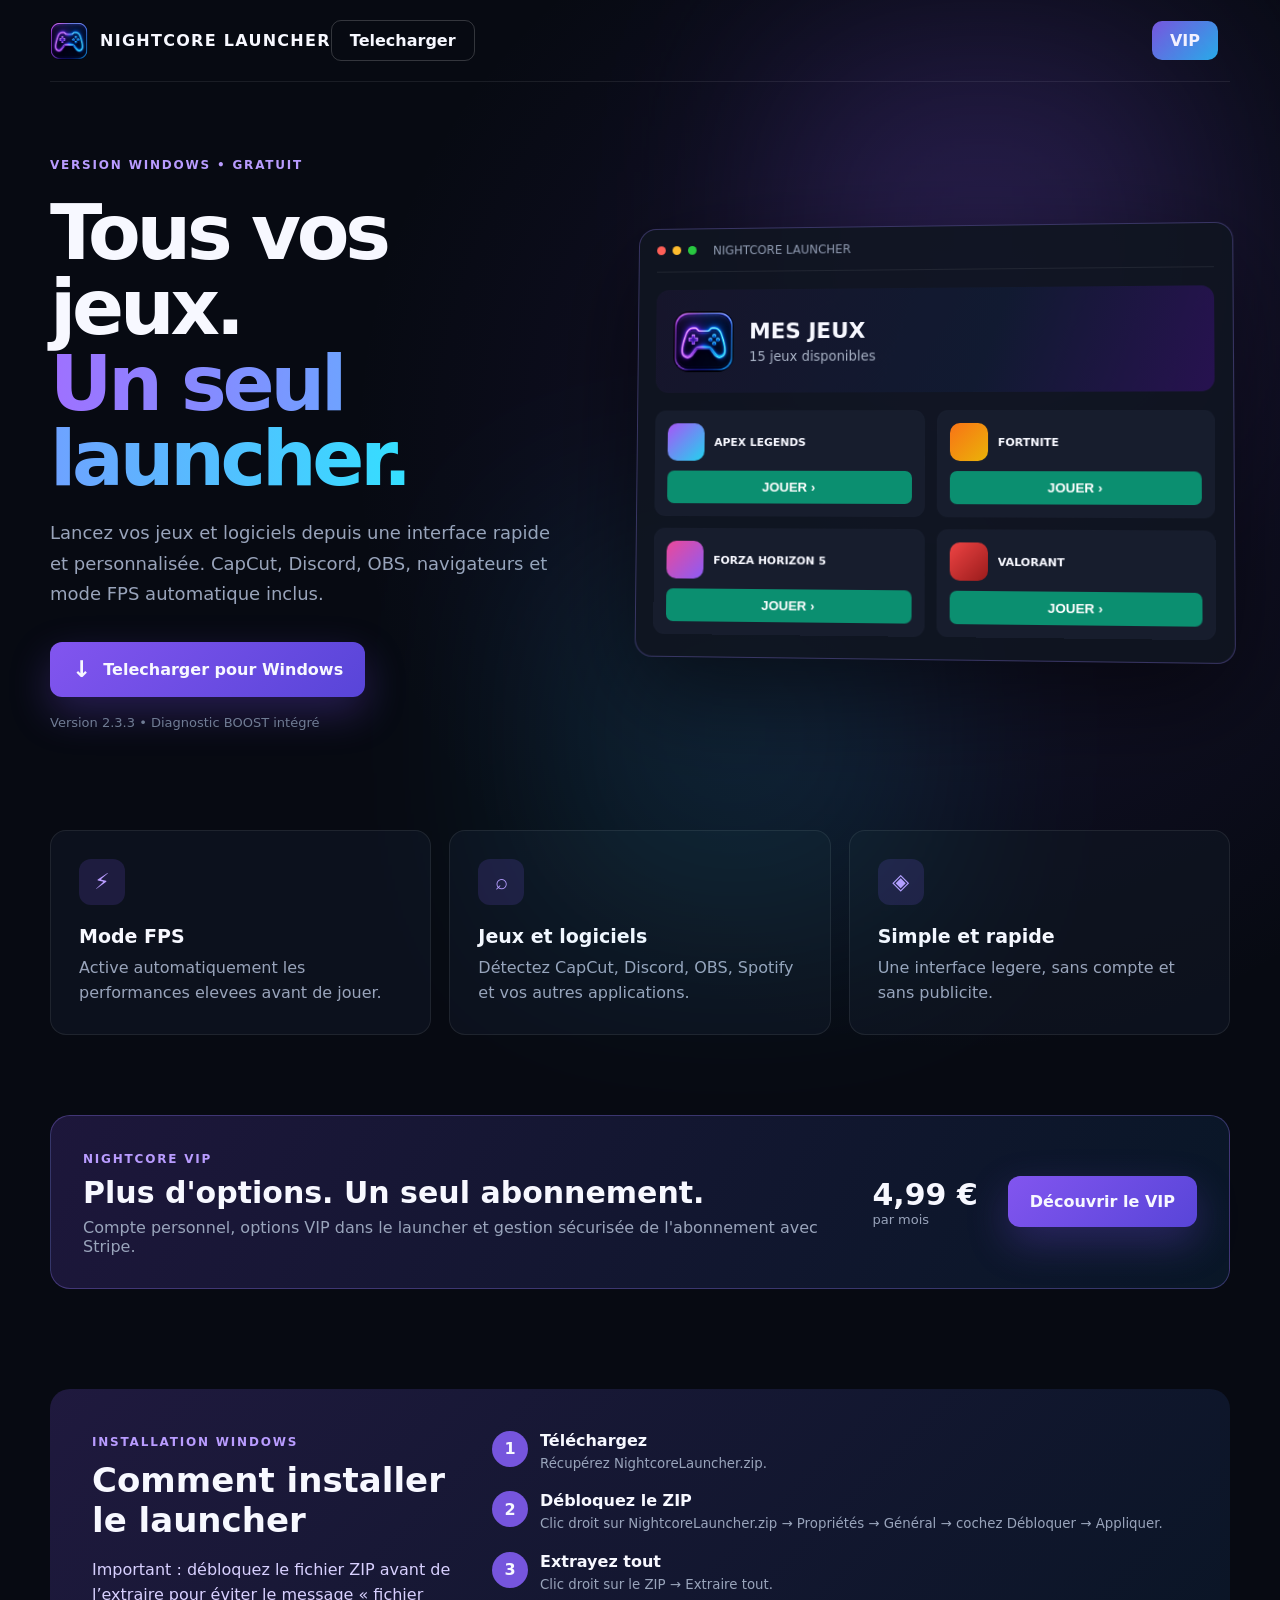
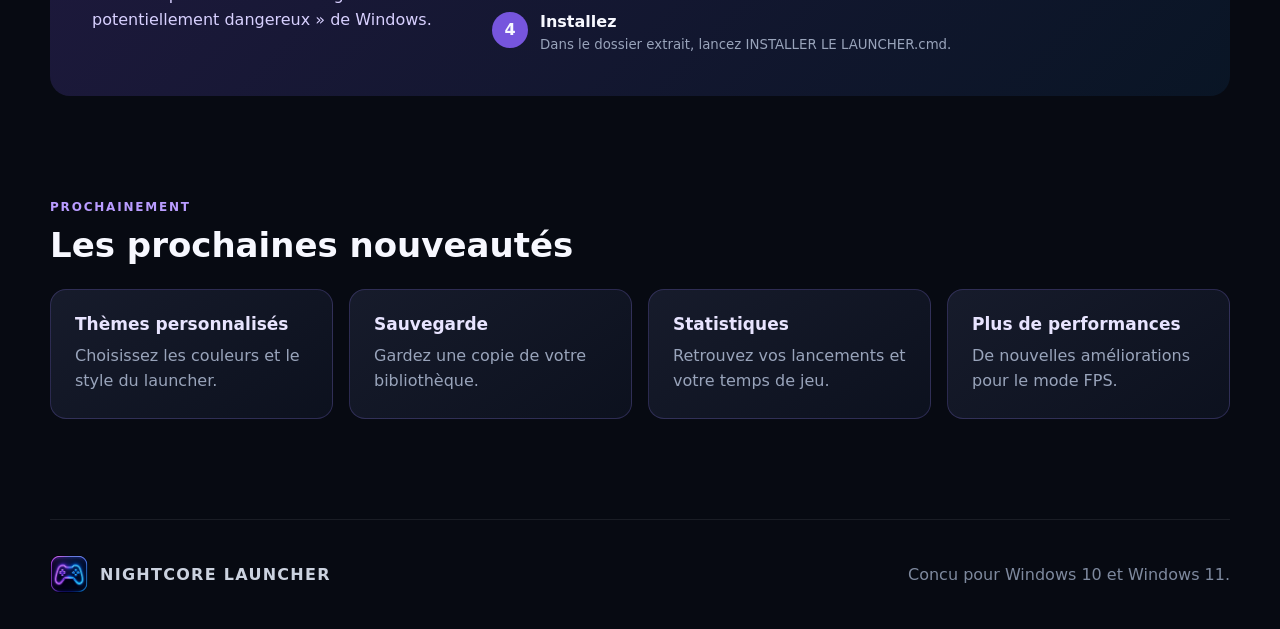
==== index.html @ d960bca2 "Publish NIGHTCORE LAUNCHER 2.3.3" ====
<!DOCTYPE html><html lang="fr"><head><meta charSet="utf-8"/><meta name="viewport" content="width=device-width, initial-scale=1"/><link rel="preload" href="/game-launcher-icon.png" as="image"/><link rel="stylesheet" href="/_next/static/chunks/2m7_nbp1ry6rv.css" data-precedence="next"/><link rel="preload" as="script" fetchPriority="low" href="/_next/static/chunks/28up3e0o5x5tl.js"/><script src="/_next/static/chunks/1y0fmjqthim91.js" async=""></script><script src="/_next/static/chunks/2w2pbs_ucor4x.js" async=""></script><script src="/_next/static/chunks/turbopack-178wikmgsaojk.js" async=""></script><script src="/_next/static/chunks/1jzmhb02lr_79.js" async=""></script><title>NIGHTCORE LAUNCHER</title><meta name="description" content="Téléchargez NIGHTCORE LAUNCHER pour Windows."/><script src="/_next/static/chunks/0cz1d0mv5g_q7.js" noModule=""></script></head><body><div hidden=""><!--$--><!--/$--></div><main><nav><div class="brand"><img src="/game-launcher-icon.png" alt=""/><span>NIGHTCORE LAUNCHER</span></div><a class="navDownload" href="/NightcoreLauncher.zip" download="">Telecharger</a><a class="navVip" href="/vip">VIP</a></nav><section class="hero"><div class="glow glowOne"></div><div class="glow glowTwo"></div><div class="heroCopy"><div class="pill">VERSION WINDOWS • GRATUIT</div><h1>Tous vos jeux.<br/><span>Un seul launcher.</span></h1><p>Lancez vos jeux et logiciels depuis une interface rapide et personnalisée. CapCut, Discord, OBS, navigateurs et mode FPS automatique inclus.</p><div class="actions"><a class="primary" href="/NightcoreLauncher.zip" download=""><span class="downloadIcon">↓</span>Telecharger pour Windows</a><span class="version">Version 2.3.3 • Diagnostic BOOST intégré</span></div></div><div class="appPreview"><div class="previewTop"><span class="dot red"></span><span class="dot yellow"></span><span class="dot green"></span><span class="previewTitle">NIGHTCORE LAUNCHER</span></div><div class="previewHero"><img src="/game-launcher-icon.png" alt="Icône NIGHTCORE LAUNCHER"/><div><strong>MES JEUX</strong><small>15 jeux disponibles</small></div></div><div class="cards"><div class="card"><div class="miniIcon i1"></div><span>APEX LEGENDS</span><button>JOUER ›</button></div><div class="card"><div class="miniIcon i2"></div><span>FORTNITE</span><button>JOUER ›</button></div><div class="card"><div class="miniIcon i3"></div><span>FORZA HORIZON 5</span><button>JOUER ›</button></div><div class="card"><div class="miniIcon i4"></div><span>VALORANT</span><button>JOUER ›</button></div></div></div></section><section class="features"><article><div class="featureIcon">⚡</div><h2>Mode FPS</h2><p>Active automatiquement les performances elevees avant de jouer.</p></article><article><div class="featureIcon">⌕</div><h2>Jeux et logiciels</h2><p>Détectez CapCut, Discord, OBS, Spotify et vos autres applications.</p></article><article><div class="featureIcon">◈</div><h2>Simple et rapide</h2><p>Une interface legere, sans compte et sans publicite.</p></article></section><section class="vipTeaser"><div><span class="eyebrow">NIGHTCORE VIP</span><h2>Plus d&#x27;options. Un seul abonnement.</h2><p>Compte personnel, options VIP dans le launcher et gestion sécurisée de l&#x27;abonnement avec Stripe.</p></div><div class="vipPrice"><strong>4,99 €</strong><span>par mois</span></div><a class="primary" href="/vip">Découvrir le VIP</a></section><section class="install"><div><span class="eyebrow">INSTALLATION WINDOWS</span><h2>Comment installer le launcher</h2><p class="installWarning">Important : débloquez le fichier ZIP avant de l’extraire pour éviter le message « fichier potentiellement dangereux » de Windows.</p></div><ol><li><b>1</b><span><strong>Téléchargez</strong><small>Récupérez NightcoreLauncher.zip.</small></span></li><li><b>2</b><span><strong>Débloquez le ZIP</strong><small>Clic droit sur NightcoreLauncher.zip → Propriétés → Général → cochez Débloquer → Appliquer.</small></span></li><li><b>3</b><span><strong>Extrayez tout</strong><small>Clic droit sur le ZIP → Extraire tout.</small></span></li><li><b>4</b><span><strong>Installez</strong><small>Dans le dossier extrait, lancez INSTALLER LE LAUNCHER.cmd.</small></span></li></ol></section><section class="roadmap"><span class="eyebrow">PROCHAINEMENT</span><h2>Les prochaines nouveautés</h2><div class="roadmapGrid"><article><strong>Thèmes personnalisés</strong><p>Choisissez les couleurs et le style du launcher.</p></article><article><strong>Sauvegarde</strong><p>Gardez une copie de votre bibliothèque.</p></article><article><strong>Statistiques</strong><p>Retrouvez vos lancements et votre temps de jeu.</p></article><article><strong>Plus de performances</strong><p>De nouvelles améliorations pour le mode FPS.</p></article></div></section><footer><div class="brand"><img src="/game-launcher-icon.png" alt=""/><span>NIGHTCORE LAUNCHER</span></div><p>Concu pour Windows 10 et Windows 11.</p></footer></main><!--$--><!--/$--><script src="/_next/static/chunks/28up3e0o5x5tl.js" id="_R_" async=""></script><script>(self.__next_f=self.__next_f||[]).push([0])</script><script>self.__next_f.push([1,"1:\"$Sreact.fragment\"\n2:I[56889,[\"/_next/static/chunks/1jzmhb02lr_79.js\"],\"default\"]\n3:I[60434,[\"/_next/static/chunks/1jzmhb02lr_79.js\"],\"default\"]\ne:I[38962,[\"/_next/static/chunks/1jzmhb02lr_79.js\"],\"default\",1]\n:HL[\"/_next/static/chunks/2m7_nbp1ry6rv.css\",\"style\"]\n:HL[\"/game-launcher-icon.png\",\"image\"]\n"])</script><script>self.__next_f.push([1,"0:{\"P\":null,\"c\":[\"\",\"\"],\"q\":\"\",\"i\":false,\"f\":[[[\"\",{\"children\":[\"__PAGE__\",{}]},\"$undefined\",\"$undefined\",16],[[\"$\",\"$1\",\"c\",{\"children\":[[[\"$\",\"link\",\"0\",{\"rel\":\"stylesheet\",\"href\":\"/_next/static/chunks/2m7_nbp1ry6rv.css\",\"precedence\":\"next\",\"crossOrigin\":\"$undefined\",\"nonce\":\"$undefined\"}],[\"$\",\"script\",\"script-0\",{\"src\":\"/_next/static/chunks/1jzmhb02lr_79.js\",\"async\":true,\"nonce\":\"$undefined\"}]],[\"$\",\"html\",null,{\"lang\":\"fr\",\"children\":[\"$\",\"body\",null,{\"children\":[\"$\",\"$L2\",null,{\"parallelRouterKey\":\"children\",\"error\":\"$undefined\",\"errorStyles\":\"$undefined\",\"errorScripts\":\"$undefined\",\"template\":[\"$\",\"$L3\",null,{}],\"templateStyles\":\"$undefined\",\"templateScripts\":\"$undefined\",\"notFound\":[[[\"$\",\"title\",null,{\"children\":\"404: This page could not be found.\"}],[\"$\",\"div\",null,{\"style\":{\"fontFamily\":\"system-ui,\\\"Segoe UI\\\",Roboto,Helvetica,Arial,sans-serif,\\\"Apple Color Emoji\\\",\\\"Segoe UI Emoji\\\"\",\"height\":\"100vh\",\"textAlign\":\"center\",\"display\":\"flex\",\"flexDirection\":\"column\",\"alignItems\":\"center\",\"justifyContent\":\"center\"},\"children\":[\"$\",\"div\",null,{\"children\":[[\"$\",\"style\",null,{\"dangerouslySetInnerHTML\":{\"__html\":\"body{color:#000;background:#fff;margin:0}.next-error-h1{border-right:1px solid rgba(0,0,0,.3)}@media (prefers-color-scheme:dark){body{color:#fff;background:#000}.next-error-h1{border-right:1px solid rgba(255,255,255,.3)}}\"}}],[\"$\",\"h1\",null,{\"className\":\"next-error-h1\",\"style\":{\"display\":\"inline-block\",\"margin\":\"0 20px 0 0\",\"padding\":\"0 23px 0 0\",\"fontSize\":24,\"fontWeight\":500,\"verticalAlign\":\"top\",\"lineHeight\":\"49px\"},\"children\":404}],[\"$\",\"div\",null,{\"style\":{\"display\":\"inline-block\"},\"children\":[\"$\",\"h2\",null,{\"style\":{\"fontSize\":14,\"fontWeight\":400,\"lineHeight\":\"49px\",\"margin\":0},\"children\":\"This page could not be found.\"}]}]]}]}]],[]],\"forbidden\":\"$undefined\",\"unauthorized\":\"$undefined\"}]}]}]]}],{\"children\":[[\"$\",\"$1\",\"c\",{\"children\":[[\"$\",\"main\",null,{\"children\":[[\"$\",\"nav\",null,{\"children\":[[\"$\",\"div\",null,{\"className\":\"brand\",\"children\":[[\"$\",\"img\",null,{\"src\":\"/game-launcher-icon.png\",\"alt\":\"\"}],[\"$\",\"span\",null,{\"children\":\"NIGHTCORE LAUNCHER\"}]]}],[\"$\",\"a\",null,{\"className\":\"navDownload\",\"href\":\"/NightcoreLauncher.zip\",\"download\":true,\"children\":\"Telecharger\"}],[\"$\",\"a\",null,{\"className\":\"navVip\",\"href\":\"/vip\",\"children\":\"VIP\"}]]}],[\"$\",\"section\",null,{\"className\":\"hero\",\"children\":[[\"$\",\"div\",null,{\"className\":\"glow glowOne\"}],[\"$\",\"div\",null,{\"className\":\"glow glowTwo\"}],[\"$\",\"div\",null,{\"className\":\"heroCopy\",\"children\":[[\"$\",\"div\",null,{\"className\":\"pill\",\"children\":\"VERSION WINDOWS • GRATUIT\"}],[\"$\",\"h1\",null,{\"children\":[\"Tous vos jeux.\",[\"$\",\"br\",null,{}],[\"$\",\"span\",null,{\"children\":\"Un seul launcher.\"}]]}],[\"$\",\"p\",null,{\"children\":\"Lancez vos jeux et logiciels depuis une interface rapide et personnalisée. CapCut, Discord, OBS, navigateurs et mode FPS automatique inclus.\"}],[\"$\",\"div\",null,{\"className\":\"actions\",\"children\":[[\"$\",\"a\",null,{\"className\":\"primary\",\"href\":\"/NightcoreLauncher.zip\",\"download\":true,\"children\":[[\"$\",\"span\",null,{\"className\":\"downloadIcon\",\"children\":\"↓\"}],\"Telecharger pour Windows\"]}],[\"$\",\"span\",null,{\"className\":\"version\",\"children\":\"Version 2.3.3 • Diagnostic BOOST intégré\"}]]}]]}],[\"$\",\"div\",null,{\"className\":\"appPreview\",\"children\":[[\"$\",\"div\",null,{\"className\":\"previewTop\",\"children\":[[\"$\",\"span\",null,{\"className\":\"dot red\"}],[\"$\",\"span\",null,{\"className\":\"dot yellow\"}],[\"$\",\"span\",null,{\"className\":\"dot green\"}],[\"$\",\"span\",null,{\"className\":\"previewTitle\",\"children\":\"NIGHTCORE LAUNCHER\"}]]}],[\"$\",\"div\",null,{\"className\":\"previewHero\",\"children\":[[\"$\",\"img\",null,{\"src\":\"/game-launcher-icon.png\",\"alt\":\"Icône NIGHTCORE LAUNCHER\"}],[\"$\",\"div\",null,{\"children\":[[\"$\",\"strong\",null,{\"children\":\"MES JEUX\"}],[\"$\",\"small\",null,{\"children\":\"15 jeux disponibles\"}]]}]]}],[\"$\",\"div\",null,{\"className\":\"cards\",\"children\":[[\"$\",\"div\",\"APEX LEGENDS\",{\"className\":\"card\",\"children\":[[\"$\",\"div\",null,{\"className\":\"miniIcon i1\"}],[\"$\",\"span\",null,{\"children\":\"APEX LEGENDS\"}],[\"$\",\"button\",null,{\"children\":\"JOUER ›\"}]]}],[\"$\",\"div\",\"FORTNITE\",{\"className\":\"card\",\"children\":[[\"$\",\"div\",null,{\"className\":\"miniIcon i2\"}],[\"$\",\"span\",null,{\"children\":\"FORTNITE\"}],[\"$\",\"button\",null,{\"children\":\"JOUER ›\"}]]}],[\"$\",\"div\",\"FORZA HORIZON 5\",{\"className\":\"card\",\"children\":[[\"$\",\"div\",null,{\"className\":\"miniIcon i3\"}],[\"$\",\"span\",null,{\"children\":\"FORZA HORIZON 5\"}],[\"$\",\"button\",null,{\"children\":\"JOUER ›\"}]]}],[\"$\",\"div\",\"VALORANT\",{\"className\":\"card\",\"children\":[[\"$\",\"div\",null,{\"className\":\"miniIcon i4\"}],[\"$\",\"span\",null,{\"children\":\"VALORANT\"}],[\"$\",\"button\",null,{\"children\":\"JOUER ›\"}]]}]]}]]}]]}],[\"$\",\"section\",null,{\"className\":\"features\",\"children\":[[\"$\",\"article\",null,{\"children\":[[\"$\",\"div\",null,{\"className\":\"featureIcon\",\"children\":\"⚡\"}],[\"$\",\"h2\",null,{\"children\":\"Mode FPS\"}],[\"$\",\"p\",null,{\"children\":\"Active automatiquement les performances elevees avant de jouer.\"}]]}],[\"$\",\"article\",null,{\"children\":[\"$L4\",\"$L5\",\"$L6\"]}],\"$L7\"]}],\"$L8\",\"$L9\",\"$La\",\"$Lb\"]}],null,\"$Lc\"]}],{},null,false,null]},null,false,null],\"$Ld\",false]],\"m\":\"$undefined\",\"G\":[\"$e\",[\"$Lf\"]],\"S\":true,\"h\":null,\"s\":\"$undefined\",\"l\":\"$undefined\",\"p\":\"$undefined\",\"d\":\"$undefined\",\"b\":\"I3Bea0U1fsiwcsMPUbRJu\"}\n"])</script><script>self.__next_f.push([1,"10:I[94983,[\"/_next/static/chunks/1jzmhb02lr_79.js\"],\"OutletBoundary\"]\n11:\"$Sreact.suspense\"\n13:I[94983,[\"/_next/static/chunks/1jzmhb02lr_79.js\"],\"ViewportBoundary\"]\n15:I[94983,[\"/_next/static/chunks/1jzmhb02lr_79.js\"],\"MetadataBoundary\"]\n4:[\"$\",\"div\",null,{\"className\":\"featureIcon\",\"children\":\"⌕\"}]\n5:[\"$\",\"h2\",null,{\"children\":\"Jeux et logiciels\"}]\n6:[\"$\",\"p\",null,{\"children\":\"Détectez CapCut, Discord, OBS, Spotify et vos autres applications.\"}]\n7:[\"$\",\"article\",null,{\"children\":[[\"$\",\"div\",null,{\"className\":\"featureIcon\",\"children\":\"◈\"}],[\"$\",\"h2\",null,{\"children\":\"Simple et rapide\"}],[\"$\",\"p\",null,{\"children\":\"Une interface legere, sans compte et sans publicite.\"}]]}]\n8:[\"$\",\"section\",null,{\"className\":\"vipTeaser\",\"children\":[[\"$\",\"div\",null,{\"children\":[[\"$\",\"span\",null,{\"className\":\"eyebrow\",\"children\":\"NIGHTCORE VIP\"}],[\"$\",\"h2\",null,{\"children\":\"Plus d'options. Un seul abonnement.\"}],[\"$\",\"p\",null,{\"children\":\"Compte personnel, options VIP dans le launcher et gestion sécurisée de l'abonnement avec Stripe.\"}]]}],[\"$\",\"div\",null,{\"className\":\"vipPrice\",\"children\":[[\"$\",\"strong\",null,{\"children\":\"4,99 €\"}],[\"$\",\"span\",null,{\"children\":\"par mois\"}]]}],[\"$\",\"a\",null,{\"className\":\"primary\",\"href\":\"/vip\",\"children\":\"Découvrir le VIP\"}]]}]\n"])</script><script>self.__next_f.push([1,"9:[\"$\",\"section\",null,{\"className\":\"install\",\"children\":[[\"$\",\"div\",null,{\"children\":[[\"$\",\"span\",null,{\"className\":\"eyebrow\",\"children\":\"INSTALLATION WINDOWS\"}],[\"$\",\"h2\",null,{\"children\":\"Comment installer le launcher\"}],[\"$\",\"p\",null,{\"className\":\"installWarning\",\"children\":\"Important : débloquez le fichier ZIP avant de l’extraire pour éviter le message « fichier potentiellement dangereux » de Windows.\"}]]}],[\"$\",\"ol\",null,{\"children\":[[\"$\",\"li\",null,{\"children\":[[\"$\",\"b\",null,{\"children\":\"1\"}],[\"$\",\"span\",null,{\"children\":[[\"$\",\"strong\",null,{\"children\":\"Téléchargez\"}],[\"$\",\"small\",null,{\"children\":\"Récupérez NightcoreLauncher.zip.\"}]]}]]}],[\"$\",\"li\",null,{\"children\":[[\"$\",\"b\",null,{\"children\":\"2\"}],[\"$\",\"span\",null,{\"children\":[[\"$\",\"strong\",null,{\"children\":\"Débloquez le ZIP\"}],[\"$\",\"small\",null,{\"children\":\"Clic droit sur NightcoreLauncher.zip → Propriétés → Général → cochez Débloquer → Appliquer.\"}]]}]]}],[\"$\",\"li\",null,{\"children\":[[\"$\",\"b\",null,{\"children\":\"3\"}],[\"$\",\"span\",null,{\"children\":[[\"$\",\"strong\",null,{\"children\":\"Extrayez tout\"}],[\"$\",\"small\",null,{\"children\":\"Clic droit sur le ZIP → Extraire tout.\"}]]}]]}],[\"$\",\"li\",null,{\"children\":[[\"$\",\"b\",null,{\"children\":\"4\"}],[\"$\",\"span\",null,{\"children\":[[\"$\",\"strong\",null,{\"children\":\"Installez\"}],[\"$\",\"small\",null,{\"children\":\"Dans le dossier extrait, lancez INSTALLER LE LAUNCHER.cmd.\"}]]}]]}]]}]]}]\n"])</script><script>self.__next_f.push([1,"a:[\"$\",\"section\",null,{\"className\":\"roadmap\",\"children\":[[\"$\",\"span\",null,{\"className\":\"eyebrow\",\"children\":\"PROCHAINEMENT\"}],[\"$\",\"h2\",null,{\"children\":\"Les prochaines nouveautés\"}],[\"$\",\"div\",null,{\"className\":\"roadmapGrid\",\"children\":[[\"$\",\"article\",null,{\"children\":[[\"$\",\"strong\",null,{\"children\":\"Thèmes personnalisés\"}],[\"$\",\"p\",null,{\"children\":\"Choisissez les couleurs et le style du launcher.\"}]]}],[\"$\",\"article\",null,{\"children\":[[\"$\",\"strong\",null,{\"children\":\"Sauvegarde\"}],[\"$\",\"p\",null,{\"children\":\"Gardez une copie de votre bibliothèque.\"}]]}],[\"$\",\"article\",null,{\"children\":[[\"$\",\"strong\",null,{\"children\":\"Statistiques\"}],[\"$\",\"p\",null,{\"children\":\"Retrouvez vos lancements et votre temps de jeu.\"}]]}],[\"$\",\"article\",null,{\"children\":[[\"$\",\"strong\",null,{\"children\":\"Plus de performances\"}],[\"$\",\"p\",null,{\"children\":\"De nouvelles améliorations pour le mode FPS.\"}]]}]]}]]}]\nb:[\"$\",\"footer\",null,{\"children\":[[\"$\",\"div\",null,{\"className\":\"brand\",\"children\":[[\"$\",\"img\",null,{\"src\":\"/game-launcher-icon.png\",\"alt\":\"\"}],[\"$\",\"span\",null,{\"children\":\"NIGHTCORE LAUNCHER\"}]]}],[\"$\",\"p\",null,{\"children\":\"Concu pour Windows 10 et Windows 11.\"}]]}]\nc:[\"$\",\"$L10\",null,{\"children\":[\"$\",\"$11\",null,{\"name\":\"Next.MetadataOutlet\",\"children\":\"$@12\"}]}]\nd:[\"$\",\"$1\",\"h\",{\"children\":[null,[\"$\",\"$L13\",null,{\"children\":\"$L14\"}],[\"$\",\"div\",null,{\"hidden\":true,\"children\":[\"$\",\"$L15\",null,{\"children\":[\"$\",\"$11\",null,{\"name\":\"Next.Metadata\",\"children\":\"$L16\"}]}]}],null]}]\nf:[\"$\",\"link\",\"0\",{\"rel\":\"stylesheet\",\"href\":\"/_next/static/chunks/2m7_nbp1ry6rv.css\",\"precedence\":\"next\",\"crossOrigin\":\"$undefined\",\"nonce\":\"$undefined\"}]\n"])</script><script>self.__next_f.push([1,"14:[[\"$\",\"meta\",\"0\",{\"charSet\":\"utf-8\"}],[\"$\",\"meta\",\"1\",{\"name\":\"viewport\",\"content\":\"width=device-width, initial-scale=1\"}]]\n"])</script><script>self.__next_f.push([1,"12:null\n16:[[\"$\",\"title\",\"0\",{\"children\":\"NIGHTCORE LAUNCHER\"}],[\"$\",\"meta\",\"1\",{\"name\":\"description\",\"content\":\"Téléchargez NIGHTCORE LAUNCHER pour Windows.\"}]]\n"])</script></body></html>
---- _next/static/chunks/2m7_nbp1ry6rv.css ----
:root{--bg:#070a12;--panel:#101522;--panel2:#171d2d;--text:#f7f8ff;--muted:#99a4bb;--purple:#8b5cf6;--cyan:#24d8ff}*{box-sizing:border-box}html{scroll-behavior:smooth}body{background:radial-gradient(circle at 75% 20%, #5b36be29, transparent 30%), var(--bg);color:var(--text);margin:0;font-family:Inter,ui-sans-serif,system-ui,-apple-system,BlinkMacSystemFont,Segoe UI,sans-serif}a{color:inherit;text-decoration:none}main{min-height:100vh;overflow:hidden}nav,footer{justify-content:space-between;align-items:center;width:min(1180px,100% - 40px);margin:auto;display:flex}nav{border-bottom:1px solid #ffffff14;height:82px}.brand{letter-spacing:.08em;align-items:center;gap:12px;font-weight:850;display:flex}.brand img{border-radius:11px;width:38px;height:38px}.navDownload{border:1px solid #ffffff2e;border-radius:10px;padding:10px 18px;font-weight:700}.navVip{background:linear-gradient(135deg,#7655dd,#24aee8);border-radius:10px;margin-left:auto;margin-right:12px;padding:10px 18px;font-weight:850}.hero{grid-template-columns:.92fr 1.08fr;align-items:center;gap:70px;width:min(1180px,100% - 40px);margin:72px auto 100px;display:grid;position:relative}.glow{filter:blur(100px);opacity:.18;pointer-events:none;width:400px;height:400px;position:absolute}.glowOne{background:var(--purple);top:-20%;right:4%}.glowTwo{background:var(--cyan);opacity:.1;bottom:-35%;right:25%}.pill,.eyebrow{color:#b99cff;letter-spacing:.15em;font-size:12px;font-weight:850;display:inline-block}h1{letter-spacing:-.055em;margin:22px 0;font-size:clamp(48px,6vw,78px);line-height:.98}h1 span{color:#0000;background:linear-gradient(90deg,#9f70ff,#34dfff);-webkit-background-clip:text;background-clip:text}.heroCopy>p{color:var(--muted);max-width:560px;font-size:18px;line-height:1.7}.actions{flex-wrap:wrap;align-items:center;gap:18px;margin-top:32px;display:flex}.primary{background:linear-gradient(135deg,#8255ef,#5845d8);border-radius:12px;align-items:center;gap:12px;padding:16px 22px;font-weight:800;display:inline-flex;box-shadow:0 16px 40px #6f48e24d}.downloadIcon{font-size:23px;line-height:1}.version{color:#707c94;font-size:13px}.appPreview{background:#0f1420e6;border:1px solid #9780ff4d;border-radius:18px;padding:0 18px 22px;position:relative;transform:perspective(1200px)rotateY(-4deg)rotateX(2deg);box-shadow:0 35px 100px #0000008c}.previewTop{border-bottom:1px solid #ffffff12;align-items:center;gap:7px;height:44px;display:flex}.dot{border-radius:50%;width:9px;height:9px}.red{background:#ff5f57}.yellow{background:#febc2e}.green{background:#28c840}.previewTitle{color:#8f9ab0;margin-left:10px;font-size:12px}.previewHero{background:linear-gradient(110deg,#16152b,#111a31 60%,#271250);border-radius:13px;align-items:center;gap:16px;height:105px;margin:18px 0;padding:18px;display:flex}.previewHero img{border-radius:16px;width:62px;height:62px}.previewHero strong,.previewHero small{display:block}.previewHero strong{font-size:22px}.previewHero small{color:#a8b2c5;margin-top:6px}.cards{grid-template-columns:1fr 1fr;gap:12px;display:grid}.card{background:var(--panel2);border-radius:11px;grid-template-columns:38px 1fr;align-items:center;gap:10px;padding:13px;display:grid}.card span{white-space:nowrap;text-overflow:ellipsis;font-size:11px;font-weight:800;overflow:hidden}.card button{color:#fff;background:#0b8f70;border:0;border-radius:7px;grid-column:1/-1;padding:9px;font-weight:800}.miniIcon{background:linear-gradient(135deg,#a855f7,#22d3ee);border-radius:10px;width:38px;height:38px}.i2{background:linear-gradient(135deg,#f97316,#eab308)}.i3{background:linear-gradient(135deg,#ec4899,#8b5cf6)}.i4{background:linear-gradient(135deg,#ef4444,#991b1b)}.features{grid-template-columns:repeat(3,1fr);gap:18px;width:min(1180px,100% - 40px);margin:auto;display:grid}.features article{background:#101522b8;border:1px solid #ffffff14;border-radius:16px;padding:28px}.featureIcon{color:#b99cff;background:#7e56ef29;border-radius:12px;place-items:center;width:46px;height:46px;font-size:22px;display:grid}.features h2{margin:20px 0 8px;font-size:19px}.features p{color:var(--muted);margin:0;line-height:1.6}.vipTeaser{background:linear-gradient(120deg,#201840e6,#0a182ae6);border:1px solid #9780ff4d;border-radius:20px;align-items:center;gap:30px;width:min(1180px,100% - 40px);margin:80px auto 0;padding:32px;display:flex}.vipTeaser>div:first-child{flex:1}.vipTeaser h2{margin:8px 0;font-size:30px}.vipTeaser p{color:var(--muted);margin:0}.vipPrice strong,.vipPrice span{display:block}.vipPrice strong{font-size:30px}.vipPrice span{color:var(--muted);font-size:13px}.vipPage{min-height:100vh}.vipHero{text-align:center;width:min(1000px,100% - 40px);margin:70px auto 45px}.vipHero h1{font-size:clamp(44px,6vw,70px)}.vipHero p{color:var(--muted);font-size:18px}.vipPassImage{border:1px solid #24aee859;border-radius:20px;width:min(760px,100%);margin:36px auto 0;display:block;box-shadow:0 30px 90px #0052b43d}.vipLayout{grid-template-columns:1fr 420px;gap:24px;width:min(1000px,100% - 40px);margin:0 auto 100px;display:grid}.vipBenefits{grid-template-columns:1fr 1fr;gap:14px;display:grid}.vipBenefits article,.accountCard{background:#101522d9;border:1px solid #ffffff1a;border-radius:16px;padding:22px}.accountCard h2{margin-top:0}.accountCard input{color:#fff;background:#090d16;border:1px solid #30394d;border-radius:9px;width:100%;margin:0 0 12px;padding:14px}.accountButton{cursor:pointer;border:0;justify-content:center;width:100%;margin-top:10px}.secondary{color:#fff;background:#252d3d;border:1px solid #3d465a;border-radius:10px;padding:14px;font-weight:750}.vipStatus{color:#cad1df;text-align:center;background:#303746;border-radius:9px;padding:12px;font-weight:850}.vipStatus.active{color:#baffed;background:#11624e}.accountMessage{color:#b8c4da;font-size:13px}.install{background:linear-gradient(135deg,#251d49cc,#0a182acc);border-radius:20px;justify-content:space-between;align-items:flex-start;gap:40px;width:min(1180px,100% - 40px);margin:100px auto;padding:42px;display:flex}.install>div{max-width:360px}.install h2{margin:10px 0 0;font-size:34px}.installWarning{color:#d8d0ff;margin:18px 0 0;line-height:1.55}.install ol{flex:1;gap:18px;min-width:0;margin:0;padding:0;list-style:none;display:grid}.install li{align-items:flex-start;gap:12px;display:flex}.install li b{background:#7655dd;border-radius:50%;flex:0 0 36px;place-items:center;width:36px;height:36px;display:grid}.install li strong,.install li small{display:block}.install li small{color:var(--muted);margin-top:4px;line-height:1.45}footer{color:#7e899e;border-top:1px solid #ffffff14;min-height:110px}footer .brand{color:#cbd2df}.roadmap{width:min(1180px,100% - 40px);margin:0 auto 100px}.roadmap h2{margin:10px 0 24px;font-size:34px}.roadmapGrid{grid-template-columns:repeat(4,1fr);gap:16px;display:grid}.roadmap article{background:linear-gradient(145deg,#181d2df0,#0d121ff0);border:1px solid #9780ff38;border-radius:16px;padding:24px}.roadmap strong{color:#e8e4ff;font-size:17px}.roadmap p{color:var(--muted);margin:10px 0 0;line-height:1.55}@media (max-width:900px){.hero{grid-template-columns:1fr;margin-top:45px}.appPreview{transform:none}.features{grid-template-columns:1fr}.roadmapGrid{grid-template-columns:1fr 1fr}.install{flex-direction:column;align-items:flex-start}.install ol{flex-direction:column}.vipTeaser{flex-direction:column;align-items:flex-start}.vipLayout{grid-template-columns:1fr}}@media (max-width:560px){nav{height:70px}.navDownload{display:none}.hero{gap:44px;width:min(100% - 28px,1180px)}h1{font-size:48px}.cards{grid-template-columns:1fr}.install{padding:28px}.roadmapGrid,.vipBenefits{grid-template-columns:1fr}footer{text-align:center;flex-direction:column;justify-content:center;gap:10px}}
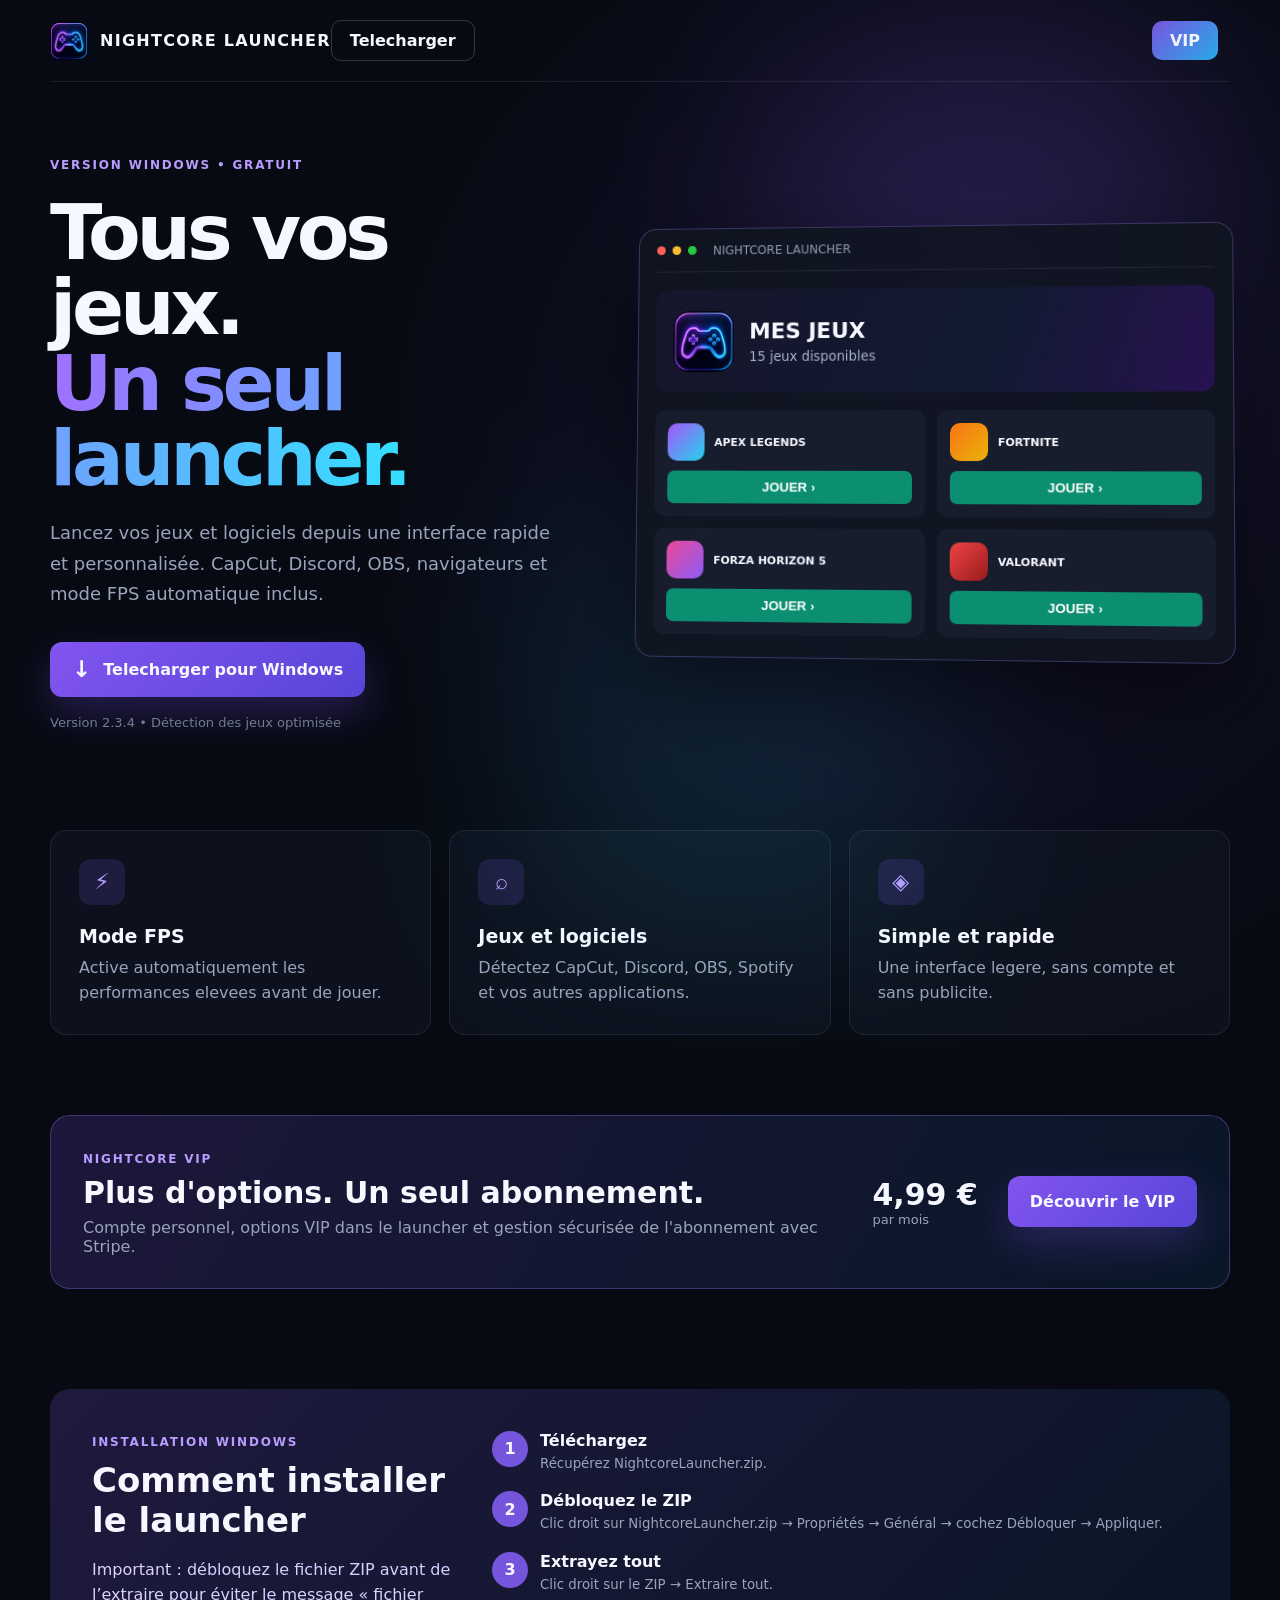
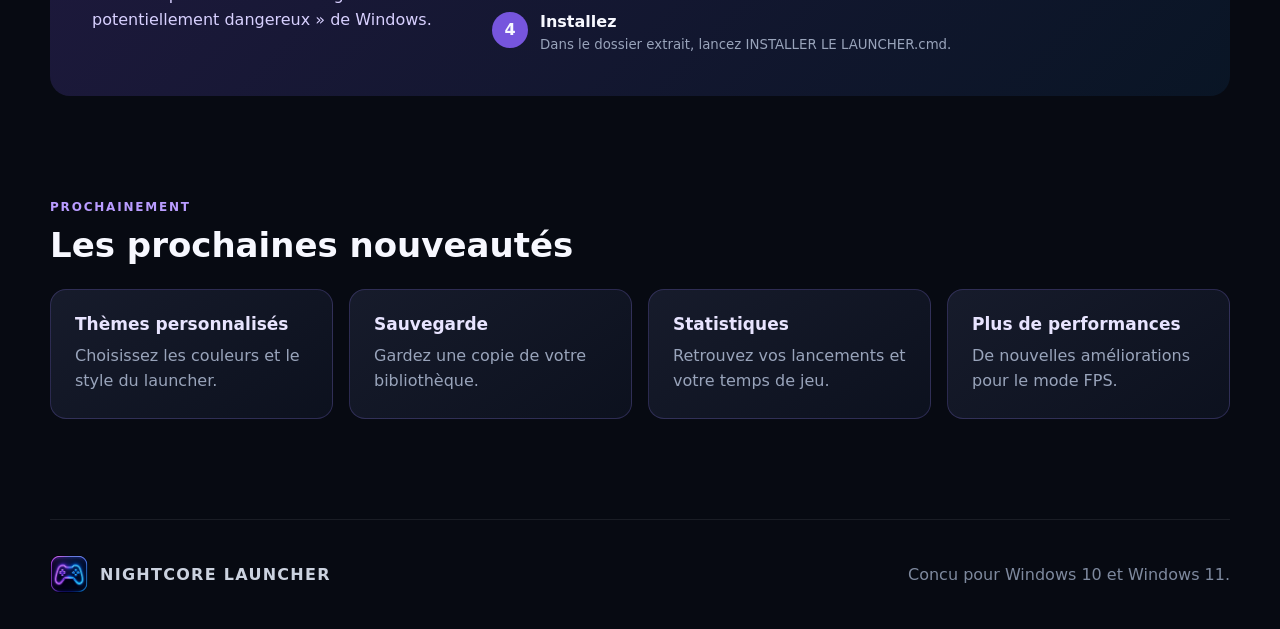
==== commit 794de1b6: "Publish NIGHTCORE LAUNCHER 2.3.4" ====
--- a/index.html
+++ b/index.html
@@ -1 +1 @@
-<!DOCTYPE html><html lang="fr"><head><meta charSet="utf-8"/><meta name="viewport" content="width=device-width, initial-scale=1"/><link rel="preload" href="/game-launcher-icon.png" as="image"/><link rel="stylesheet" href="/_next/static/chunks/2m7_nbp1ry6rv.css" data-precedence="next"/><link rel="preload" as="script" fetchPriority="low" href="/_next/static/chunks/28up3e0o5x5tl.js"/><script src="/_next/static/chunks/1y0fmjqthim91.js" async=""></script><script src="/_next/static/chunks/2w2pbs_ucor4x.js" async=""></script><script src="/_next/static/chunks/turbopack-178wikmgsaojk.js" async=""></script><script src="/_next/static/chunks/1jzmhb02lr_79.js" async=""></script><title>NIGHTCORE LAUNCHER</title><meta name="description" content="Téléchargez NIGHTCORE LAUNCHER pour Windows."/><script src="/_next/static/chunks/0cz1d0mv5g_q7.js" noModule=""></script></head><body><div hidden=""><!--$--><!--/$--></div><main><nav><div class="brand"><img src="/game-launcher-icon.png" alt=""/><span>NIGHTCORE LAUNCHER</span></div><a class="navDownload" href="/NightcoreLauncher.zip" download="">Telecharger</a><a class="navVip" href="/vip">VIP</a></nav><section class="hero"><div class="glow glowOne"></div><div class="glow glowTwo"></div><div class="heroCopy"><div class="pill">VERSION WINDOWS • GRATUIT</div><h1>Tous vos jeux.<br/><span>Un seul launcher.</span></h1><p>Lancez vos jeux et logiciels depuis une interface rapide et personnalisée. CapCut, Discord, OBS, navigateurs et mode FPS automatique inclus.</p><div class="actions"><a class="primary" href="/NightcoreLauncher.zip" download=""><span class="downloadIcon">↓</span>Telecharger pour Windows</a><span class="version">Version 2.3.3 • Diagnostic BOOST intégré</span></div></div><div class="appPreview"><div class="previewTop"><span class="dot red"></span><span class="dot yellow"></span><span class="dot green"></span><span class="previewTitle">NIGHTCORE LAUNCHER</span></div><div class="previewHero"><img src="/game-launcher-icon.png" alt="Icône NIGHTCORE LAUNCHER"/><div><strong>MES JEUX</strong><small>15 jeux disponibles</small></div></div><div class="cards"><div class="card"><div class="miniIcon i1"></div><span>APEX LEGENDS</span><button>JOUER ›</button></div><div class="card"><div class="miniIcon i2"></div><span>FORTNITE</span><button>JOUER ›</button></div><div class="card"><div class="miniIcon i3"></div><span>FORZA HORIZON 5</span><button>JOUER ›</button></div><div class="card"><div class="miniIcon i4"></div><span>VALORANT</span><button>JOUER ›</button></div></div></div></section><section class="features"><article><div class="featureIcon">⚡</div><h2>Mode FPS</h2><p>Active automatiquement les performances elevees avant de jouer.</p></article><article><div class="featureIcon">⌕</div><h2>Jeux et logiciels</h2><p>Détectez CapCut, Discord, OBS, Spotify et vos autres applications.</p></article><article><div class="featureIcon">◈</div><h2>Simple et rapide</h2><p>Une interface legere, sans compte et sans publicite.</p></article></section><section class="vipTeaser"><div><span class="eyebrow">NIGHTCORE VIP</span><h2>Plus d&#x27;options. Un seul abonnement.</h2><p>Compte personnel, options VIP dans le launcher et gestion sécurisée de l&#x27;abonnement avec Stripe.</p></div><div class="vipPrice"><strong>4,99 €</strong><span>par mois</span></div><a class="primary" href="/vip">Découvrir le VIP</a></section><section class="install"><div><span class="eyebrow">INSTALLATION WINDOWS</span><h2>Comment installer le launcher</h2><p class="installWarning">Important : débloquez le fichier ZIP avant de l’extraire pour éviter le message « fichier potentiellement dangereux » de Windows.</p></div><ol><li><b>1</b><span><strong>Téléchargez</strong><small>Récupérez NightcoreLauncher.zip.</small></span></li><li><b>2</b><span><strong>Débloquez le ZIP</strong><small>Clic droit sur NightcoreLauncher.zip → Propriétés → Général → cochez Débloquer → Appliquer.</small></span></li><li><b>3</b><span><strong>Extrayez tout</strong><small>Clic droit sur le ZIP → Extraire tout.</small></span></li><li><b>4</b><span><strong>Installez</strong><small>Dans le dossier extrait, lancez INSTALLER LE LAUNCHER.cmd.</small></span></li></ol></section><section class="roadmap"><span class="eyebrow">PROCHAINEMENT</span><h2>Les prochaines nouveautés</h2><div class="roadmapGrid"><article><strong>Thèmes personnalisés</strong><p>Choisissez les couleurs et le style du launcher.</p></article><article><strong>Sauvegarde</strong><p>Gardez une copie de votre bibliothèque.</p></article><article><strong>Statistiques</strong><p>Retrouvez vos lancements et votre temps de jeu.</p></article><article><strong>Plus de performances</strong><p>De nouvelles améliorations pour le mode FPS.</p></article></div></section><footer><div class="brand"><img src="/game-launcher-icon.png" alt=""/><span>NIGHTCORE LAUNCHER</span></div><p>Concu pour Windows 10 et Windows 11.</p></footer></main><!--$--><!--/$--><script src="/_next/static/chunks/28up3e0o5x5tl.js" id="_R_" async=""></script><script>(self.__next_f=self.__next_f||[]).push([0])</script><script>self.__next_f.push([1,"1:\"$Sreact.fragment\"\n2:I[56889,[\"/_next/static/chunks/1jzmhb02lr_79.js\"],\"default\"]\n3:I[60434,[\"/_next/static/chunks/1jzmhb02lr_79.js\"],\"default\"]\ne:I[38962,[\"/_next/static/chunks/1jzmhb02lr_79.js\"],\"default\",1]\n:HL[\"/_next/static/chunks/2m7_nbp1ry6rv.css\",\"style\"]\n:HL[\"/game-launcher-icon.png\",\"image\"]\n"])</script><script>self.__next_f.push([1,"0:{\"P\":null,\"c\":[\"\",\"\"],\"q\":\"\",\"i\":false,\"f\":[[[\"\",{\"children\":[\"__PAGE__\",{}]},\"$undefined\",\"$undefined\",16],[[\"$\",\"$1\",\"c\",{\"children\":[[[\"$\",\"link\",\"0\",{\"rel\":\"stylesheet\",\"href\":\"/_next/static/chunks/2m7_nbp1ry6rv.css\",\"precedence\":\"next\",\"crossOrigin\":\"$undefined\",\"nonce\":\"$undefined\"}],[\"$\",\"script\",\"script-0\",{\"src\":\"/_next/static/chunks/1jzmhb02lr_79.js\",\"async\":true,\"nonce\":\"$undefined\"}]],[\"$\",\"html\",null,{\"lang\":\"fr\",\"children\":[\"$\",\"body\",null,{\"children\":[\"$\",\"$L2\",null,{\"parallelRouterKey\":\"children\",\"error\":\"$undefined\",\"errorStyles\":\"$undefined\",\"errorScripts\":\"$undefined\",\"template\":[\"$\",\"$L3\",null,{}],\"templateStyles\":\"$undefined\",\"templateScripts\":\"$undefined\",\"notFound\":[[[\"$\",\"title\",null,{\"children\":\"404: This page could not be found.\"}],[\"$\",\"div\",null,{\"style\":{\"fontFamily\":\"system-ui,\\\"Segoe UI\\\",Roboto,Helvetica,Arial,sans-serif,\\\"Apple Color Emoji\\\",\\\"Segoe UI Emoji\\\"\",\"height\":\"100vh\",\"textAlign\":\"center\",\"display\":\"flex\",\"flexDirection\":\"column\",\"alignItems\":\"center\",\"justifyContent\":\"center\"},\"children\":[\"$\",\"div\",null,{\"children\":[[\"$\",\"style\",null,{\"dangerouslySetInnerHTML\":{\"__html\":\"body{color:#000;background:#fff;margin:0}.next-error-h1{border-right:1px solid rgba(0,0,0,.3)}@media (prefers-color-scheme:dark){body{color:#fff;background:#000}.next-error-h1{border-right:1px solid rgba(255,255,255,.3)}}\"}}],[\"$\",\"h1\",null,{\"className\":\"next-error-h1\",\"style\":{\"display\":\"inline-block\",\"margin\":\"0 20px 0 0\",\"padding\":\"0 23px 0 0\",\"fontSize\":24,\"fontWeight\":500,\"verticalAlign\":\"top\",\"lineHeight\":\"49px\"},\"children\":404}],[\"$\",\"div\",null,{\"style\":{\"display\":\"inline-block\"},\"children\":[\"$\",\"h2\",null,{\"style\":{\"fontSize\":14,\"fontWeight\":400,\"lineHeight\":\"49px\",\"margin\":0},\"children\":\"This page could not be found.\"}]}]]}]}]],[]],\"forbidden\":\"$undefined\",\"unauthorized\":\"$undefined\"}]}]}]]}],{\"children\":[[\"$\",\"$1\",\"c\",{\"children\":[[\"$\",\"main\",null,{\"children\":[[\"$\",\"nav\",null,{\"children\":[[\"$\",\"div\",null,{\"className\":\"brand\",\"children\":[[\"$\",\"img\",null,{\"src\":\"/game-launcher-icon.png\",\"alt\":\"\"}],[\"$\",\"span\",null,{\"children\":\"NIGHTCORE LAUNCHER\"}]]}],[\"$\",\"a\",null,{\"className\":\"navDownload\",\"href\":\"/NightcoreLauncher.zip\",\"download\":true,\"children\":\"Telecharger\"}],[\"$\",\"a\",null,{\"className\":\"navVip\",\"href\":\"/vip\",\"children\":\"VIP\"}]]}],[\"$\",\"section\",null,{\"className\":\"hero\",\"children\":[[\"$\",\"div\",null,{\"className\":\"glow glowOne\"}],[\"$\",\"div\",null,{\"className\":\"glow glowTwo\"}],[\"$\",\"div\",null,{\"className\":\"heroCopy\",\"children\":[[\"$\",\"div\",null,{\"className\":\"pill\",\"children\":\"VERSION WINDOWS • GRATUIT\"}],[\"$\",\"h1\",null,{\"children\":[\"Tous vos jeux.\",[\"$\",\"br\",null,{}],[\"$\",\"span\",null,{\"children\":\"Un seul launcher.\"}]]}],[\"$\",\"p\",null,{\"children\":\"Lancez vos jeux et logiciels depuis une interface rapide et personnalisée. CapCut, Discord, OBS, navigateurs et mode FPS automatique inclus.\"}],[\"$\",\"div\",null,{\"className\":\"actions\",\"children\":[[\"$\",\"a\",null,{\"className\":\"primary\",\"href\":\"/NightcoreLauncher.zip\",\"download\":true,\"children\":[[\"$\",\"span\",null,{\"className\":\"downloadIcon\",\"children\":\"↓\"}],\"Telecharger pour Windows\"]}],[\"$\",\"span\",null,{\"className\":\"version\",\"children\":\"Version 2.3.3 • Diagnostic BOOST intégré\"}]]}]]}],[\"$\",\"div\",null,{\"className\":\"appPreview\",\"children\":[[\"$\",\"div\",null,{\"className\":\"previewTop\",\"children\":[[\"$\",\"span\",null,{\"className\":\"dot red\"}],[\"$\",\"span\",null,{\"className\":\"dot yellow\"}],[\"$\",\"span\",null,{\"className\":\"dot green\"}],[\"$\",\"span\",null,{\"className\":\"previewTitle\",\"children\":\"NIGHTCORE LAUNCHER\"}]]}],[\"$\",\"div\",null,{\"className\":\"previewHero\",\"children\":[[\"$\",\"img\",null,{\"src\":\"/game-launcher-icon.png\",\"alt\":\"Icône NIGHTCORE LAUNCHER\"}],[\"$\",\"div\",null,{\"children\":[[\"$\",\"strong\",null,{\"children\":\"MES JEUX\"}],[\"$\",\"small\",null,{\"children\":\"15 jeux disponibles\"}]]}]]}],[\"$\",\"div\",null,{\"className\":\"cards\",\"children\":[[\"$\",\"div\",\"APEX LEGENDS\",{\"className\":\"card\",\"children\":[[\"$\",\"div\",null,{\"className\":\"miniIcon i1\"}],[\"$\",\"span\",null,{\"children\":\"APEX LEGENDS\"}],[\"$\",\"button\",null,{\"children\":\"JOUER ›\"}]]}],[\"$\",\"div\",\"FORTNITE\",{\"className\":\"card\",\"children\":[[\"$\",\"div\",null,{\"className\":\"miniIcon i2\"}],[\"$\",\"span\",null,{\"children\":\"FORTNITE\"}],[\"$\",\"button\",null,{\"children\":\"JOUER ›\"}]]}],[\"$\",\"div\",\"FORZA HORIZON 5\",{\"className\":\"card\",\"children\":[[\"$\",\"div\",null,{\"className\":\"miniIcon i3\"}],[\"$\",\"span\",null,{\"children\":\"FORZA HORIZON 5\"}],[\"$\",\"button\",null,{\"children\":\"JOUER ›\"}]]}],[\"$\",\"div\",\"VALORANT\",{\"className\":\"card\",\"children\":[[\"$\",\"div\",null,{\"className\":\"miniIcon i4\"}],[\"$\",\"span\",null,{\"children\":\"VALORANT\"}],[\"$\",\"button\",null,{\"children\":\"JOUER ›\"}]]}]]}]]}]]}],[\"$\",\"section\",null,{\"className\":\"features\",\"children\":[[\"$\",\"article\",null,{\"children\":[[\"$\",\"div\",null,{\"className\":\"featureIcon\",\"children\":\"⚡\"}],[\"$\",\"h2\",null,{\"children\":\"Mode FPS\"}],[\"$\",\"p\",null,{\"children\":\"Active automatiquement les performances elevees avant de jouer.\"}]]}],[\"$\",\"article\",null,{\"children\":[\"$L4\",\"$L5\",\"$L6\"]}],\"$L7\"]}],\"$L8\",\"$L9\",\"$La\",\"$Lb\"]}],null,\"$Lc\"]}],{},null,false,null]},null,false,null],\"$Ld\",false]],\"m\":\"$undefined\",\"G\":[\"$e\",[\"$Lf\"]],\"S\":true,\"h\":null,\"s\":\"$undefined\",\"l\":\"$undefined\",\"p\":\"$undefined\",\"d\":\"$undefined\",\"b\":\"I3Bea0U1fsiwcsMPUbRJu\"}\n"])</script><script>self.__next_f.push([1,"10:I[94983,[\"/_next/static/chunks/1jzmhb02lr_79.js\"],\"OutletBoundary\"]\n11:\"$Sreact.suspense\"\n13:I[94983,[\"/_next/static/chunks/1jzmhb02lr_79.js\"],\"ViewportBoundary\"]\n15:I[94983,[\"/_next/static/chunks/1jzmhb02lr_79.js\"],\"MetadataBoundary\"]\n4:[\"$\",\"div\",null,{\"className\":\"featureIcon\",\"children\":\"⌕\"}]\n5:[\"$\",\"h2\",null,{\"children\":\"Jeux et logiciels\"}]\n6:[\"$\",\"p\",null,{\"children\":\"Détectez CapCut, Discord, OBS, Spotify et vos autres applications.\"}]\n7:[\"$\",\"article\",null,{\"children\":[[\"$\",\"div\",null,{\"className\":\"featureIcon\",\"children\":\"◈\"}],[\"$\",\"h2\",null,{\"children\":\"Simple et rapide\"}],[\"$\",\"p\",null,{\"children\":\"Une interface legere, sans compte et sans publicite.\"}]]}]\n8:[\"$\",\"section\",null,{\"className\":\"vipTeaser\",\"children\":[[\"$\",\"div\",null,{\"children\":[[\"$\",\"span\",null,{\"className\":\"eyebrow\",\"children\":\"NIGHTCORE VIP\"}],[\"$\",\"h2\",null,{\"children\":\"Plus d'options. Un seul abonnement.\"}],[\"$\",\"p\",null,{\"children\":\"Compte personnel, options VIP dans le launcher et gestion sécurisée de l'abonnement avec Stripe.\"}]]}],[\"$\",\"div\",null,{\"className\":\"vipPrice\",\"children\":[[\"$\",\"strong\",null,{\"children\":\"4,99 €\"}],[\"$\",\"span\",null,{\"children\":\"par mois\"}]]}],[\"$\",\"a\",null,{\"className\":\"primary\",\"href\":\"/vip\",\"children\":\"Découvrir le VIP\"}]]}]\n"])</script><script>self.__next_f.push([1,"9:[\"$\",\"section\",null,{\"className\":\"install\",\"children\":[[\"$\",\"div\",null,{\"children\":[[\"$\",\"span\",null,{\"className\":\"eyebrow\",\"children\":\"INSTALLATION WINDOWS\"}],[\"$\",\"h2\",null,{\"children\":\"Comment installer le launcher\"}],[\"$\",\"p\",null,{\"className\":\"installWarning\",\"children\":\"Important : débloquez le fichier ZIP avant de l’extraire pour éviter le message « fichier potentiellement dangereux » de Windows.\"}]]}],[\"$\",\"ol\",null,{\"children\":[[\"$\",\"li\",null,{\"children\":[[\"$\",\"b\",null,{\"children\":\"1\"}],[\"$\",\"span\",null,{\"children\":[[\"$\",\"strong\",null,{\"children\":\"Téléchargez\"}],[\"$\",\"small\",null,{\"children\":\"Récupérez NightcoreLauncher.zip.\"}]]}]]}],[\"$\",\"li\",null,{\"children\":[[\"$\",\"b\",null,{\"children\":\"2\"}],[\"$\",\"span\",null,{\"children\":[[\"$\",\"strong\",null,{\"children\":\"Débloquez le ZIP\"}],[\"$\",\"small\",null,{\"children\":\"Clic droit sur NightcoreLauncher.zip → Propriétés → Général → cochez Débloquer → Appliquer.\"}]]}]]}],[\"$\",\"li\",null,{\"children\":[[\"$\",\"b\",null,{\"children\":\"3\"}],[\"$\",\"span\",null,{\"children\":[[\"$\",\"strong\",null,{\"children\":\"Extrayez tout\"}],[\"$\",\"small\",null,{\"children\":\"Clic droit sur le ZIP → Extraire tout.\"}]]}]]}],[\"$\",\"li\",null,{\"children\":[[\"$\",\"b\",null,{\"children\":\"4\"}],[\"$\",\"span\",null,{\"children\":[[\"$\",\"strong\",null,{\"children\":\"Installez\"}],[\"$\",\"small\",null,{\"children\":\"Dans le dossier extrait, lancez INSTALLER LE LAUNCHER.cmd.\"}]]}]]}]]}]]}]\n"])</script><script>self.__next_f.push([1,"a:[\"$\",\"section\",null,{\"className\":\"roadmap\",\"children\":[[\"$\",\"span\",null,{\"className\":\"eyebrow\",\"children\":\"PROCHAINEMENT\"}],[\"$\",\"h2\",null,{\"children\":\"Les prochaines nouveautés\"}],[\"$\",\"div\",null,{\"className\":\"roadmapGrid\",\"children\":[[\"$\",\"article\",null,{\"children\":[[\"$\",\"strong\",null,{\"children\":\"Thèmes personnalisés\"}],[\"$\",\"p\",null,{\"children\":\"Choisissez les couleurs et le style du launcher.\"}]]}],[\"$\",\"article\",null,{\"children\":[[\"$\",\"strong\",null,{\"children\":\"Sauvegarde\"}],[\"$\",\"p\",null,{\"children\":\"Gardez une copie de votre bibliothèque.\"}]]}],[\"$\",\"article\",null,{\"children\":[[\"$\",\"strong\",null,{\"children\":\"Statistiques\"}],[\"$\",\"p\",null,{\"children\":\"Retrouvez vos lancements et votre temps de jeu.\"}]]}],[\"$\",\"article\",null,{\"children\":[[\"$\",\"strong\",null,{\"children\":\"Plus de performances\"}],[\"$\",\"p\",null,{\"children\":\"De nouvelles améliorations pour le mode FPS.\"}]]}]]}]]}]\nb:[\"$\",\"footer\",null,{\"children\":[[\"$\",\"div\",null,{\"className\":\"brand\",\"children\":[[\"$\",\"img\",null,{\"src\":\"/game-launcher-icon.png\",\"alt\":\"\"}],[\"$\",\"span\",null,{\"children\":\"NIGHTCORE LAUNCHER\"}]]}],[\"$\",\"p\",null,{\"children\":\"Concu pour Windows 10 et Windows 11.\"}]]}]\nc:[\"$\",\"$L10\",null,{\"children\":[\"$\",\"$11\",null,{\"name\":\"Next.MetadataOutlet\",\"children\":\"$@12\"}]}]\nd:[\"$\",\"$1\",\"h\",{\"children\":[null,[\"$\",\"$L13\",null,{\"children\":\"$L14\"}],[\"$\",\"div\",null,{\"hidden\":true,\"children\":[\"$\",\"$L15\",null,{\"children\":[\"$\",\"$11\",null,{\"name\":\"Next.Metadata\",\"children\":\"$L16\"}]}]}],null]}]\nf:[\"$\",\"link\",\"0\",{\"rel\":\"stylesheet\",\"href\":\"/_next/static/chunks/2m7_nbp1ry6rv.css\",\"precedence\":\"next\",\"crossOrigin\":\"$undefined\",\"nonce\":\"$undefined\"}]\n"])</script><script>self.__next_f.push([1,"14:[[\"$\",\"meta\",\"0\",{\"charSet\":\"utf-8\"}],[\"$\",\"meta\",\"1\",{\"name\":\"viewport\",\"content\":\"width=device-width, initial-scale=1\"}]]\n"])</script><script>self.__next_f.push([1,"12:null\n16:[[\"$\",\"title\",\"0\",{\"children\":\"NIGHTCORE LAUNCHER\"}],[\"$\",\"meta\",\"1\",{\"name\":\"description\",\"content\":\"Téléchargez NIGHTCORE LAUNCHER pour Windows.\"}]]\n"])</script></body></html>+<!DOCTYPE html><html lang="fr"><head><meta charSet="utf-8"/><meta name="viewport" content="width=device-width, initial-scale=1"/><link rel="preload" href="/game-launcher-icon.png" as="image"/><link rel="stylesheet" href="/_next/static/chunks/2m7_nbp1ry6rv.css" data-precedence="next"/><link rel="preload" as="script" fetchPriority="low" href="/_next/static/chunks/28up3e0o5x5tl.js"/><script src="/_next/static/chunks/1y0fmjqthim91.js" async=""></script><script src="/_next/static/chunks/2w2pbs_ucor4x.js" async=""></script><script src="/_next/static/chunks/turbopack-178wikmgsaojk.js" async=""></script><script src="/_next/static/chunks/1jzmhb02lr_79.js" async=""></script><title>NIGHTCORE LAUNCHER</title><meta name="description" content="Téléchargez NIGHTCORE LAUNCHER pour Windows."/><script src="/_next/static/chunks/0cz1d0mv5g_q7.js" noModule=""></script></head><body><div hidden=""><!--$--><!--/$--></div><main><nav><div class="brand"><img src="/game-launcher-icon.png" alt=""/><span>NIGHTCORE LAUNCHER</span></div><a class="navDownload" href="/NightcoreLauncher.zip" download="">Telecharger</a><a class="navVip" href="/vip">VIP</a></nav><section class="hero"><div class="glow glowOne"></div><div class="glow glowTwo"></div><div class="heroCopy"><div class="pill">VERSION WINDOWS • GRATUIT</div><h1>Tous vos jeux.<br/><span>Un seul launcher.</span></h1><p>Lancez vos jeux et logiciels depuis une interface rapide et personnalisée. CapCut, Discord, OBS, navigateurs et mode FPS automatique inclus.</p><div class="actions"><a class="primary" href="/NightcoreLauncher.zip" download=""><span class="downloadIcon">↓</span>Telecharger pour Windows</a><span class="version">Version 2.3.4 • Détection des jeux optimisée</span></div></div><div class="appPreview"><div class="previewTop"><span class="dot red"></span><span class="dot yellow"></span><span class="dot green"></span><span class="previewTitle">NIGHTCORE LAUNCHER</span></div><div class="previewHero"><img src="/game-launcher-icon.png" alt="Icône NIGHTCORE LAUNCHER"/><div><strong>MES JEUX</strong><small>15 jeux disponibles</small></div></div><div class="cards"><div class="card"><div class="miniIcon i1"></div><span>APEX LEGENDS</span><button>JOUER ›</button></div><div class="card"><div class="miniIcon i2"></div><span>FORTNITE</span><button>JOUER ›</button></div><div class="card"><div class="miniIcon i3"></div><span>FORZA HORIZON 5</span><button>JOUER ›</button></div><div class="card"><div class="miniIcon i4"></div><span>VALORANT</span><button>JOUER ›</button></div></div></div></section><section class="features"><article><div class="featureIcon">⚡</div><h2>Mode FPS</h2><p>Active automatiquement les performances elevees avant de jouer.</p></article><article><div class="featureIcon">⌕</div><h2>Jeux et logiciels</h2><p>Détectez CapCut, Discord, OBS, Spotify et vos autres applications.</p></article><article><div class="featureIcon">◈</div><h2>Simple et rapide</h2><p>Une interface legere, sans compte et sans publicite.</p></article></section><section class="vipTeaser"><div><span class="eyebrow">NIGHTCORE VIP</span><h2>Plus d&#x27;options. Un seul abonnement.</h2><p>Compte personnel, options VIP dans le launcher et gestion sécurisée de l&#x27;abonnement avec Stripe.</p></div><div class="vipPrice"><strong>4,99 €</strong><span>par mois</span></div><a class="primary" href="/vip">Découvrir le VIP</a></section><section class="install"><div><span class="eyebrow">INSTALLATION WINDOWS</span><h2>Comment installer le launcher</h2><p class="installWarning">Important : débloquez le fichier ZIP avant de l’extraire pour éviter le message « fichier potentiellement dangereux » de Windows.</p></div><ol><li><b>1</b><span><strong>Téléchargez</strong><small>Récupérez NightcoreLauncher.zip.</small></span></li><li><b>2</b><span><strong>Débloquez le ZIP</strong><small>Clic droit sur NightcoreLauncher.zip → Propriétés → Général → cochez Débloquer → Appliquer.</small></span></li><li><b>3</b><span><strong>Extrayez tout</strong><small>Clic droit sur le ZIP → Extraire tout.</small></span></li><li><b>4</b><span><strong>Installez</strong><small>Dans le dossier extrait, lancez INSTALLER LE LAUNCHER.cmd.</small></span></li></ol></section><section class="roadmap"><span class="eyebrow">PROCHAINEMENT</span><h2>Les prochaines nouveautés</h2><div class="roadmapGrid"><article><strong>Thèmes personnalisés</strong><p>Choisissez les couleurs et le style du launcher.</p></article><article><strong>Sauvegarde</strong><p>Gardez une copie de votre bibliothèque.</p></article><article><strong>Statistiques</strong><p>Retrouvez vos lancements et votre temps de jeu.</p></article><article><strong>Plus de performances</strong><p>De nouvelles améliorations pour le mode FPS.</p></article></div></section><footer><div class="brand"><img src="/game-launcher-icon.png" alt=""/><span>NIGHTCORE LAUNCHER</span></div><p>Concu pour Windows 10 et Windows 11.</p></footer></main><!--$--><!--/$--><script src="/_next/static/chunks/28up3e0o5x5tl.js" id="_R_" async=""></script><script>(self.__next_f=self.__next_f||[]).push([0])</script><script>self.__next_f.push([1,"1:\"$Sreact.fragment\"\n2:I[56889,[\"/_next/static/chunks/1jzmhb02lr_79.js\"],\"default\"]\n3:I[60434,[\"/_next/static/chunks/1jzmhb02lr_79.js\"],\"default\"]\ne:I[38962,[\"/_next/static/chunks/1jzmhb02lr_79.js\"],\"default\",1]\n:HL[\"/_next/static/chunks/2m7_nbp1ry6rv.css\",\"style\"]\n:HL[\"/game-launcher-icon.png\",\"image\"]\n"])</script><script>self.__next_f.push([1,"0:{\"P\":null,\"c\":[\"\",\"\"],\"q\":\"\",\"i\":false,\"f\":[[[\"\",{\"children\":[\"__PAGE__\",{}]},\"$undefined\",\"$undefined\",16],[[\"$\",\"$1\",\"c\",{\"children\":[[[\"$\",\"link\",\"0\",{\"rel\":\"stylesheet\",\"href\":\"/_next/static/chunks/2m7_nbp1ry6rv.css\",\"precedence\":\"next\",\"crossOrigin\":\"$undefined\",\"nonce\":\"$undefined\"}],[\"$\",\"script\",\"script-0\",{\"src\":\"/_next/static/chunks/1jzmhb02lr_79.js\",\"async\":true,\"nonce\":\"$undefined\"}]],[\"$\",\"html\",null,{\"lang\":\"fr\",\"children\":[\"$\",\"body\",null,{\"children\":[\"$\",\"$L2\",null,{\"parallelRouterKey\":\"children\",\"error\":\"$undefined\",\"errorStyles\":\"$undefined\",\"errorScripts\":\"$undefined\",\"template\":[\"$\",\"$L3\",null,{}],\"templateStyles\":\"$undefined\",\"templateScripts\":\"$undefined\",\"notFound\":[[[\"$\",\"title\",null,{\"children\":\"404: This page could not be found.\"}],[\"$\",\"div\",null,{\"style\":{\"fontFamily\":\"system-ui,\\\"Segoe UI\\\",Roboto,Helvetica,Arial,sans-serif,\\\"Apple Color Emoji\\\",\\\"Segoe UI Emoji\\\"\",\"height\":\"100vh\",\"textAlign\":\"center\",\"display\":\"flex\",\"flexDirection\":\"column\",\"alignItems\":\"center\",\"justifyContent\":\"center\"},\"children\":[\"$\",\"div\",null,{\"children\":[[\"$\",\"style\",null,{\"dangerouslySetInnerHTML\":{\"__html\":\"body{color:#000;background:#fff;margin:0}.next-error-h1{border-right:1px solid rgba(0,0,0,.3)}@media (prefers-color-scheme:dark){body{color:#fff;background:#000}.next-error-h1{border-right:1px solid rgba(255,255,255,.3)}}\"}}],[\"$\",\"h1\",null,{\"className\":\"next-error-h1\",\"style\":{\"display\":\"inline-block\",\"margin\":\"0 20px 0 0\",\"padding\":\"0 23px 0 0\",\"fontSize\":24,\"fontWeight\":500,\"verticalAlign\":\"top\",\"lineHeight\":\"49px\"},\"children\":404}],[\"$\",\"div\",null,{\"style\":{\"display\":\"inline-block\"},\"children\":[\"$\",\"h2\",null,{\"style\":{\"fontSize\":14,\"fontWeight\":400,\"lineHeight\":\"49px\",\"margin\":0},\"children\":\"This page could not be found.\"}]}]]}]}]],[]],\"forbidden\":\"$undefined\",\"unauthorized\":\"$undefined\"}]}]}]]}],{\"children\":[[\"$\",\"$1\",\"c\",{\"children\":[[\"$\",\"main\",null,{\"children\":[[\"$\",\"nav\",null,{\"children\":[[\"$\",\"div\",null,{\"className\":\"brand\",\"children\":[[\"$\",\"img\",null,{\"src\":\"/game-launcher-icon.png\",\"alt\":\"\"}],[\"$\",\"span\",null,{\"children\":\"NIGHTCORE LAUNCHER\"}]]}],[\"$\",\"a\",null,{\"className\":\"navDownload\",\"href\":\"/NightcoreLauncher.zip\",\"download\":true,\"children\":\"Telecharger\"}],[\"$\",\"a\",null,{\"className\":\"navVip\",\"href\":\"/vip\",\"children\":\"VIP\"}]]}],[\"$\",\"section\",null,{\"className\":\"hero\",\"children\":[[\"$\",\"div\",null,{\"className\":\"glow glowOne\"}],[\"$\",\"div\",null,{\"className\":\"glow glowTwo\"}],[\"$\",\"div\",null,{\"className\":\"heroCopy\",\"children\":[[\"$\",\"div\",null,{\"className\":\"pill\",\"children\":\"VERSION WINDOWS • GRATUIT\"}],[\"$\",\"h1\",null,{\"children\":[\"Tous vos jeux.\",[\"$\",\"br\",null,{}],[\"$\",\"span\",null,{\"children\":\"Un seul launcher.\"}]]}],[\"$\",\"p\",null,{\"children\":\"Lancez vos jeux et logiciels depuis une interface rapide et personnalisée. CapCut, Discord, OBS, navigateurs et mode FPS automatique inclus.\"}],[\"$\",\"div\",null,{\"className\":\"actions\",\"children\":[[\"$\",\"a\",null,{\"className\":\"primary\",\"href\":\"/NightcoreLauncher.zip\",\"download\":true,\"children\":[[\"$\",\"span\",null,{\"className\":\"downloadIcon\",\"children\":\"↓\"}],\"Telecharger pour Windows\"]}],[\"$\",\"span\",null,{\"className\":\"version\",\"children\":\"Version 2.3.4 • Détection des jeux optimisée\"}]]}]]}],[\"$\",\"div\",null,{\"className\":\"appPreview\",\"children\":[[\"$\",\"div\",null,{\"className\":\"previewTop\",\"children\":[[\"$\",\"span\",null,{\"className\":\"dot red\"}],[\"$\",\"span\",null,{\"className\":\"dot yellow\"}],[\"$\",\"span\",null,{\"className\":\"dot green\"}],[\"$\",\"span\",null,{\"className\":\"previewTitle\",\"children\":\"NIGHTCORE LAUNCHER\"}]]}],[\"$\",\"div\",null,{\"className\":\"previewHero\",\"children\":[[\"$\",\"img\",null,{\"src\":\"/game-launcher-icon.png\",\"alt\":\"Icône NIGHTCORE LAUNCHER\"}],[\"$\",\"div\",null,{\"children\":[[\"$\",\"strong\",null,{\"children\":\"MES JEUX\"}],[\"$\",\"small\",null,{\"children\":\"15 jeux disponibles\"}]]}]]}],[\"$\",\"div\",null,{\"className\":\"cards\",\"children\":[[\"$\",\"div\",\"APEX LEGENDS\",{\"className\":\"card\",\"children\":[[\"$\",\"div\",null,{\"className\":\"miniIcon i1\"}],[\"$\",\"span\",null,{\"children\":\"APEX LEGENDS\"}],[\"$\",\"button\",null,{\"children\":\"JOUER ›\"}]]}],[\"$\",\"div\",\"FORTNITE\",{\"className\":\"card\",\"children\":[[\"$\",\"div\",null,{\"className\":\"miniIcon i2\"}],[\"$\",\"span\",null,{\"children\":\"FORTNITE\"}],[\"$\",\"button\",null,{\"children\":\"JOUER ›\"}]]}],[\"$\",\"div\",\"FORZA HORIZON 5\",{\"className\":\"card\",\"children\":[[\"$\",\"div\",null,{\"className\":\"miniIcon i3\"}],[\"$\",\"span\",null,{\"children\":\"FORZA HORIZON 5\"}],[\"$\",\"button\",null,{\"children\":\"JOUER ›\"}]]}],[\"$\",\"div\",\"VALORANT\",{\"className\":\"card\",\"children\":[[\"$\",\"div\",null,{\"className\":\"miniIcon i4\"}],[\"$\",\"span\",null,{\"children\":\"VALORANT\"}],[\"$\",\"button\",null,{\"children\":\"JOUER ›\"}]]}]]}]]}]]}],[\"$\",\"section\",null,{\"className\":\"features\",\"children\":[[\"$\",\"article\",null,{\"children\":[[\"$\",\"div\",null,{\"className\":\"featureIcon\",\"children\":\"⚡\"}],[\"$\",\"h2\",null,{\"children\":\"Mode FPS\"}],[\"$\",\"p\",null,{\"children\":\"Active automatiquement les performances elevees avant de jouer.\"}]]}],[\"$\",\"article\",null,{\"children\":[\"$L4\",\"$L5\",\"$L6\"]}],\"$L7\"]}],\"$L8\",\"$L9\",\"$La\",\"$Lb\"]}],null,\"$Lc\"]}],{},null,false,null]},null,false,null],\"$Ld\",false]],\"m\":\"$undefined\",\"G\":[\"$e\",[\"$Lf\"]],\"S\":true,\"h\":null,\"s\":\"$undefined\",\"l\":\"$undefined\",\"p\":\"$undefined\",\"d\":\"$undefined\",\"b\":\"WRUhHZtkI0tpUSMvyY7l7\"}\n"])</script><script>self.__next_f.push([1,"10:I[94983,[\"/_next/static/chunks/1jzmhb02lr_79.js\"],\"OutletBoundary\"]\n11:\"$Sreact.suspense\"\n13:I[94983,[\"/_next/static/chunks/1jzmhb02lr_79.js\"],\"ViewportBoundary\"]\n15:I[94983,[\"/_next/static/chunks/1jzmhb02lr_79.js\"],\"MetadataBoundary\"]\n4:[\"$\",\"div\",null,{\"className\":\"featureIcon\",\"children\":\"⌕\"}]\n5:[\"$\",\"h2\",null,{\"children\":\"Jeux et logiciels\"}]\n6:[\"$\",\"p\",null,{\"children\":\"Détectez CapCut, Discord, OBS, Spotify et vos autres applications.\"}]\n7:[\"$\",\"article\",null,{\"children\":[[\"$\",\"div\",null,{\"className\":\"featureIcon\",\"children\":\"◈\"}],[\"$\",\"h2\",null,{\"children\":\"Simple et rapide\"}],[\"$\",\"p\",null,{\"children\":\"Une interface legere, sans compte et sans publicite.\"}]]}]\n8:[\"$\",\"section\",null,{\"className\":\"vipTeaser\",\"children\":[[\"$\",\"div\",null,{\"children\":[[\"$\",\"span\",null,{\"className\":\"eyebrow\",\"children\":\"NIGHTCORE VIP\"}],[\"$\",\"h2\",null,{\"children\":\"Plus d'options. Un seul abonnement.\"}],[\"$\",\"p\",null,{\"children\":\"Compte personnel, options VIP dans le launcher et gestion sécurisée de l'abonnement avec Stripe.\"}]]}],[\"$\",\"div\",null,{\"className\":\"vipPrice\",\"children\":[[\"$\",\"strong\",null,{\"children\":\"4,99 €\"}],[\"$\",\"span\",null,{\"children\":\"par mois\"}]]}],[\"$\",\"a\",null,{\"className\":\"primary\",\"href\":\"/vip\",\"children\":\"Découvrir le VIP\"}]]}]\n"])</script><script>self.__next_f.push([1,"9:[\"$\",\"section\",null,{\"className\":\"install\",\"children\":[[\"$\",\"div\",null,{\"children\":[[\"$\",\"span\",null,{\"className\":\"eyebrow\",\"children\":\"INSTALLATION WINDOWS\"}],[\"$\",\"h2\",null,{\"children\":\"Comment installer le launcher\"}],[\"$\",\"p\",null,{\"className\":\"installWarning\",\"children\":\"Important : débloquez le fichier ZIP avant de l’extraire pour éviter le message « fichier potentiellement dangereux » de Windows.\"}]]}],[\"$\",\"ol\",null,{\"children\":[[\"$\",\"li\",null,{\"children\":[[\"$\",\"b\",null,{\"children\":\"1\"}],[\"$\",\"span\",null,{\"children\":[[\"$\",\"strong\",null,{\"children\":\"Téléchargez\"}],[\"$\",\"small\",null,{\"children\":\"Récupérez NightcoreLauncher.zip.\"}]]}]]}],[\"$\",\"li\",null,{\"children\":[[\"$\",\"b\",null,{\"children\":\"2\"}],[\"$\",\"span\",null,{\"children\":[[\"$\",\"strong\",null,{\"children\":\"Débloquez le ZIP\"}],[\"$\",\"small\",null,{\"children\":\"Clic droit sur NightcoreLauncher.zip → Propriétés → Général → cochez Débloquer → Appliquer.\"}]]}]]}],[\"$\",\"li\",null,{\"children\":[[\"$\",\"b\",null,{\"children\":\"3\"}],[\"$\",\"span\",null,{\"children\":[[\"$\",\"strong\",null,{\"children\":\"Extrayez tout\"}],[\"$\",\"small\",null,{\"children\":\"Clic droit sur le ZIP → Extraire tout.\"}]]}]]}],[\"$\",\"li\",null,{\"children\":[[\"$\",\"b\",null,{\"children\":\"4\"}],[\"$\",\"span\",null,{\"children\":[[\"$\",\"strong\",null,{\"children\":\"Installez\"}],[\"$\",\"small\",null,{\"children\":\"Dans le dossier extrait, lancez INSTALLER LE LAUNCHER.cmd.\"}]]}]]}]]}]]}]\n"])</script><script>self.__next_f.push([1,"a:[\"$\",\"section\",null,{\"className\":\"roadmap\",\"children\":[[\"$\",\"span\",null,{\"className\":\"eyebrow\",\"children\":\"PROCHAINEMENT\"}],[\"$\",\"h2\",null,{\"children\":\"Les prochaines nouveautés\"}],[\"$\",\"div\",null,{\"className\":\"roadmapGrid\",\"children\":[[\"$\",\"article\",null,{\"children\":[[\"$\",\"strong\",null,{\"children\":\"Thèmes personnalisés\"}],[\"$\",\"p\",null,{\"children\":\"Choisissez les couleurs et le style du launcher.\"}]]}],[\"$\",\"article\",null,{\"children\":[[\"$\",\"strong\",null,{\"children\":\"Sauvegarde\"}],[\"$\",\"p\",null,{\"children\":\"Gardez une copie de votre bibliothèque.\"}]]}],[\"$\",\"article\",null,{\"children\":[[\"$\",\"strong\",null,{\"children\":\"Statistiques\"}],[\"$\",\"p\",null,{\"children\":\"Retrouvez vos lancements et votre temps de jeu.\"}]]}],[\"$\",\"article\",null,{\"children\":[[\"$\",\"strong\",null,{\"children\":\"Plus de performances\"}],[\"$\",\"p\",null,{\"children\":\"De nouvelles améliorations pour le mode FPS.\"}]]}]]}]]}]\nb:[\"$\",\"footer\",null,{\"children\":[[\"$\",\"div\",null,{\"className\":\"brand\",\"children\":[[\"$\",\"img\",null,{\"src\":\"/game-launcher-icon.png\",\"alt\":\"\"}],[\"$\",\"span\",null,{\"children\":\"NIGHTCORE LAUNCHER\"}]]}],[\"$\",\"p\",null,{\"children\":\"Concu pour Windows 10 et Windows 11.\"}]]}]\nc:[\"$\",\"$L10\",null,{\"children\":[\"$\",\"$11\",null,{\"name\":\"Next.MetadataOutlet\",\"children\":\"$@12\"}]}]\nd:[\"$\",\"$1\",\"h\",{\"children\":[null,[\"$\",\"$L13\",null,{\"children\":\"$L14\"}],[\"$\",\"div\",null,{\"hidden\":true,\"children\":[\"$\",\"$L15\",null,{\"children\":[\"$\",\"$11\",null,{\"name\":\"Next.Metadata\",\"children\":\"$L16\"}]}]}],null]}]\nf:[\"$\",\"link\",\"0\",{\"rel\":\"stylesheet\",\"href\":\"/_next/static/chunks/2m7_nbp1ry6rv.css\",\"precedence\":\"next\",\"crossOrigin\":\"$undefined\",\"nonce\":\"$undefined\"}]\n"])</script><script>self.__next_f.push([1,"14:[[\"$\",\"meta\",\"0\",{\"charSet\":\"utf-8\"}],[\"$\",\"meta\",\"1\",{\"name\":\"viewport\",\"content\":\"width=device-width, initial-scale=1\"}]]\n"])</script><script>self.__next_f.push([1,"12:null\n16:[[\"$\",\"title\",\"0\",{\"children\":\"NIGHTCORE LAUNCHER\"}],[\"$\",\"meta\",\"1\",{\"name\":\"description\",\"content\":\"Téléchargez NIGHTCORE LAUNCHER pour Windows.\"}]]\n"])</script></body></html>
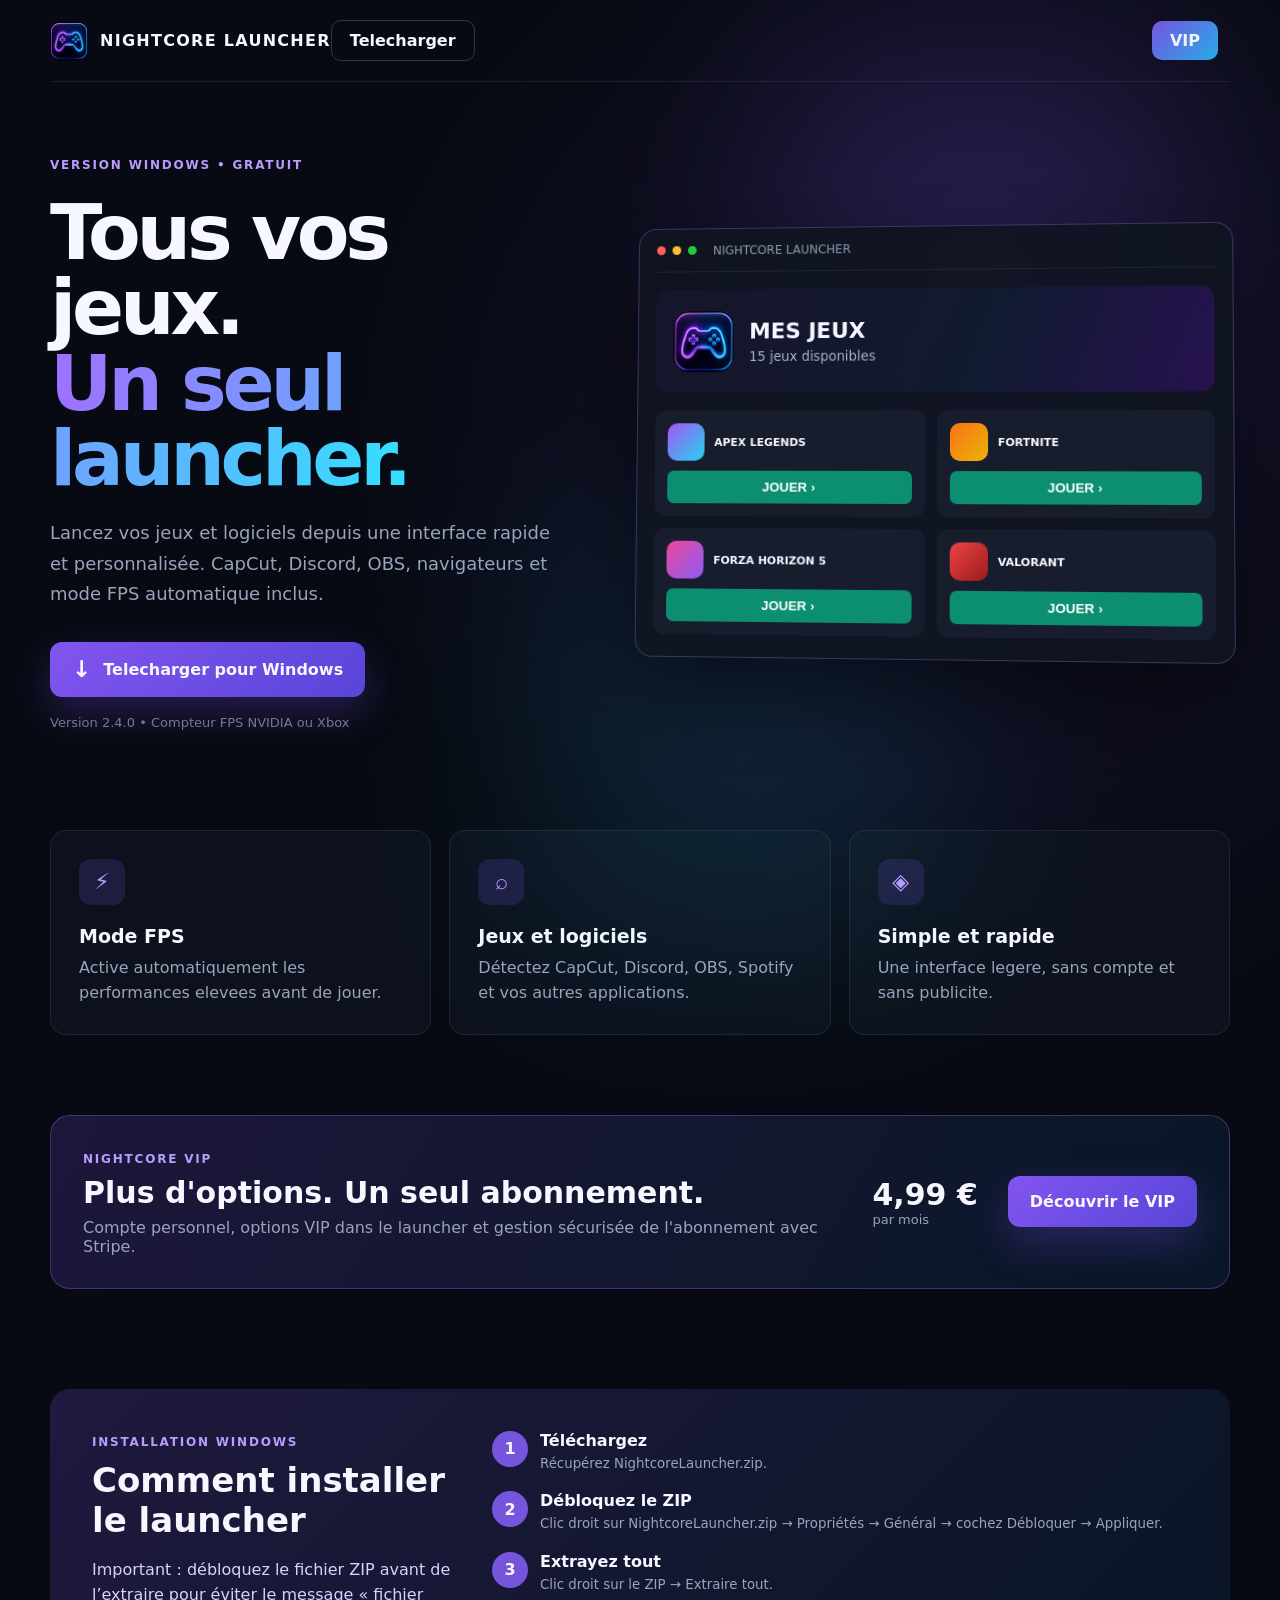
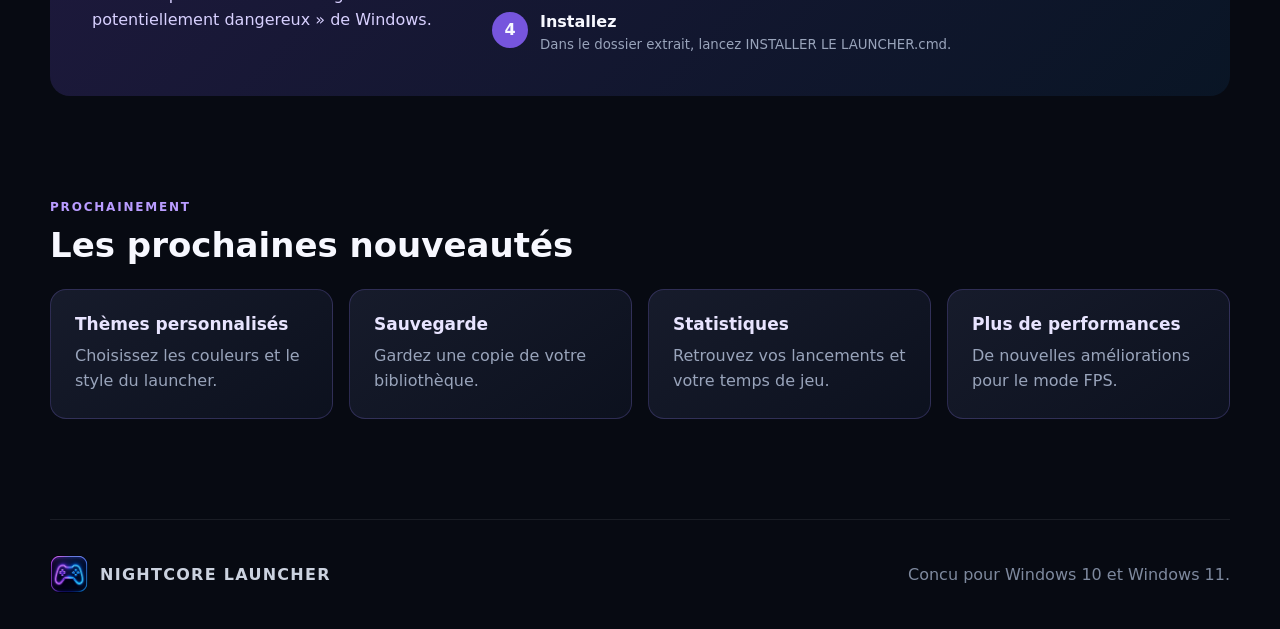
==== commit c5525570: "Publish NIGHTCORE LAUNCHER 2.4.0" ====
--- a/index.html
+++ b/index.html
@@ -1 +1 @@
-<!DOCTYPE html><html lang="fr"><head><meta charSet="utf-8"/><meta name="viewport" content="width=device-width, initial-scale=1"/><link rel="preload" href="/game-launcher-icon.png" as="image"/><link rel="stylesheet" href="/_next/static/chunks/2m7_nbp1ry6rv.css" data-precedence="next"/><link rel="preload" as="script" fetchPriority="low" href="/_next/static/chunks/28up3e0o5x5tl.js"/><script src="/_next/static/chunks/1y0fmjqthim91.js" async=""></script><script src="/_next/static/chunks/2w2pbs_ucor4x.js" async=""></script><script src="/_next/static/chunks/turbopack-178wikmgsaojk.js" async=""></script><script src="/_next/static/chunks/1jzmhb02lr_79.js" async=""></script><title>NIGHTCORE LAUNCHER</title><meta name="description" content="Téléchargez NIGHTCORE LAUNCHER pour Windows."/><script src="/_next/static/chunks/0cz1d0mv5g_q7.js" noModule=""></script></head><body><div hidden=""><!--$--><!--/$--></div><main><nav><div class="brand"><img src="/game-launcher-icon.png" alt=""/><span>NIGHTCORE LAUNCHER</span></div><a class="navDownload" href="/NightcoreLauncher.zip" download="">Telecharger</a><a class="navVip" href="/vip">VIP</a></nav><section class="hero"><div class="glow glowOne"></div><div class="glow glowTwo"></div><div class="heroCopy"><div class="pill">VERSION WINDOWS • GRATUIT</div><h1>Tous vos jeux.<br/><span>Un seul launcher.</span></h1><p>Lancez vos jeux et logiciels depuis une interface rapide et personnalisée. CapCut, Discord, OBS, navigateurs et mode FPS automatique inclus.</p><div class="actions"><a class="primary" href="/NightcoreLauncher.zip" download=""><span class="downloadIcon">↓</span>Telecharger pour Windows</a><span class="version">Version 2.3.4 • Détection des jeux optimisée</span></div></div><div class="appPreview"><div class="previewTop"><span class="dot red"></span><span class="dot yellow"></span><span class="dot green"></span><span class="previewTitle">NIGHTCORE LAUNCHER</span></div><div class="previewHero"><img src="/game-launcher-icon.png" alt="Icône NIGHTCORE LAUNCHER"/><div><strong>MES JEUX</strong><small>15 jeux disponibles</small></div></div><div class="cards"><div class="card"><div class="miniIcon i1"></div><span>APEX LEGENDS</span><button>JOUER ›</button></div><div class="card"><div class="miniIcon i2"></div><span>FORTNITE</span><button>JOUER ›</button></div><div class="card"><div class="miniIcon i3"></div><span>FORZA HORIZON 5</span><button>JOUER ›</button></div><div class="card"><div class="miniIcon i4"></div><span>VALORANT</span><button>JOUER ›</button></div></div></div></section><section class="features"><article><div class="featureIcon">⚡</div><h2>Mode FPS</h2><p>Active automatiquement les performances elevees avant de jouer.</p></article><article><div class="featureIcon">⌕</div><h2>Jeux et logiciels</h2><p>Détectez CapCut, Discord, OBS, Spotify et vos autres applications.</p></article><article><div class="featureIcon">◈</div><h2>Simple et rapide</h2><p>Une interface legere, sans compte et sans publicite.</p></article></section><section class="vipTeaser"><div><span class="eyebrow">NIGHTCORE VIP</span><h2>Plus d&#x27;options. Un seul abonnement.</h2><p>Compte personnel, options VIP dans le launcher et gestion sécurisée de l&#x27;abonnement avec Stripe.</p></div><div class="vipPrice"><strong>4,99 €</strong><span>par mois</span></div><a class="primary" href="/vip">Découvrir le VIP</a></section><section class="install"><div><span class="eyebrow">INSTALLATION WINDOWS</span><h2>Comment installer le launcher</h2><p class="installWarning">Important : débloquez le fichier ZIP avant de l’extraire pour éviter le message « fichier potentiellement dangereux » de Windows.</p></div><ol><li><b>1</b><span><strong>Téléchargez</strong><small>Récupérez NightcoreLauncher.zip.</small></span></li><li><b>2</b><span><strong>Débloquez le ZIP</strong><small>Clic droit sur NightcoreLauncher.zip → Propriétés → Général → cochez Débloquer → Appliquer.</small></span></li><li><b>3</b><span><strong>Extrayez tout</strong><small>Clic droit sur le ZIP → Extraire tout.</small></span></li><li><b>4</b><span><strong>Installez</strong><small>Dans le dossier extrait, lancez INSTALLER LE LAUNCHER.cmd.</small></span></li></ol></section><section class="roadmap"><span class="eyebrow">PROCHAINEMENT</span><h2>Les prochaines nouveautés</h2><div class="roadmapGrid"><article><strong>Thèmes personnalisés</strong><p>Choisissez les couleurs et le style du launcher.</p></article><article><strong>Sauvegarde</strong><p>Gardez une copie de votre bibliothèque.</p></article><article><strong>Statistiques</strong><p>Retrouvez vos lancements et votre temps de jeu.</p></article><article><strong>Plus de performances</strong><p>De nouvelles améliorations pour le mode FPS.</p></article></div></section><footer><div class="brand"><img src="/game-launcher-icon.png" alt=""/><span>NIGHTCORE LAUNCHER</span></div><p>Concu pour Windows 10 et Windows 11.</p></footer></main><!--$--><!--/$--><script src="/_next/static/chunks/28up3e0o5x5tl.js" id="_R_" async=""></script><script>(self.__next_f=self.__next_f||[]).push([0])</script><script>self.__next_f.push([1,"1:\"$Sreact.fragment\"\n2:I[56889,[\"/_next/static/chunks/1jzmhb02lr_79.js\"],\"default\"]\n3:I[60434,[\"/_next/static/chunks/1jzmhb02lr_79.js\"],\"default\"]\ne:I[38962,[\"/_next/static/chunks/1jzmhb02lr_79.js\"],\"default\",1]\n:HL[\"/_next/static/chunks/2m7_nbp1ry6rv.css\",\"style\"]\n:HL[\"/game-launcher-icon.png\",\"image\"]\n"])</script><script>self.__next_f.push([1,"0:{\"P\":null,\"c\":[\"\",\"\"],\"q\":\"\",\"i\":false,\"f\":[[[\"\",{\"children\":[\"__PAGE__\",{}]},\"$undefined\",\"$undefined\",16],[[\"$\",\"$1\",\"c\",{\"children\":[[[\"$\",\"link\",\"0\",{\"rel\":\"stylesheet\",\"href\":\"/_next/static/chunks/2m7_nbp1ry6rv.css\",\"precedence\":\"next\",\"crossOrigin\":\"$undefined\",\"nonce\":\"$undefined\"}],[\"$\",\"script\",\"script-0\",{\"src\":\"/_next/static/chunks/1jzmhb02lr_79.js\",\"async\":true,\"nonce\":\"$undefined\"}]],[\"$\",\"html\",null,{\"lang\":\"fr\",\"children\":[\"$\",\"body\",null,{\"children\":[\"$\",\"$L2\",null,{\"parallelRouterKey\":\"children\",\"error\":\"$undefined\",\"errorStyles\":\"$undefined\",\"errorScripts\":\"$undefined\",\"template\":[\"$\",\"$L3\",null,{}],\"templateStyles\":\"$undefined\",\"templateScripts\":\"$undefined\",\"notFound\":[[[\"$\",\"title\",null,{\"children\":\"404: This page could not be found.\"}],[\"$\",\"div\",null,{\"style\":{\"fontFamily\":\"system-ui,\\\"Segoe UI\\\",Roboto,Helvetica,Arial,sans-serif,\\\"Apple Color Emoji\\\",\\\"Segoe UI Emoji\\\"\",\"height\":\"100vh\",\"textAlign\":\"center\",\"display\":\"flex\",\"flexDirection\":\"column\",\"alignItems\":\"center\",\"justifyContent\":\"center\"},\"children\":[\"$\",\"div\",null,{\"children\":[[\"$\",\"style\",null,{\"dangerouslySetInnerHTML\":{\"__html\":\"body{color:#000;background:#fff;margin:0}.next-error-h1{border-right:1px solid rgba(0,0,0,.3)}@media (prefers-color-scheme:dark){body{color:#fff;background:#000}.next-error-h1{border-right:1px solid rgba(255,255,255,.3)}}\"}}],[\"$\",\"h1\",null,{\"className\":\"next-error-h1\",\"style\":{\"display\":\"inline-block\",\"margin\":\"0 20px 0 0\",\"padding\":\"0 23px 0 0\",\"fontSize\":24,\"fontWeight\":500,\"verticalAlign\":\"top\",\"lineHeight\":\"49px\"},\"children\":404}],[\"$\",\"div\",null,{\"style\":{\"display\":\"inline-block\"},\"children\":[\"$\",\"h2\",null,{\"style\":{\"fontSize\":14,\"fontWeight\":400,\"lineHeight\":\"49px\",\"margin\":0},\"children\":\"This page could not be found.\"}]}]]}]}]],[]],\"forbidden\":\"$undefined\",\"unauthorized\":\"$undefined\"}]}]}]]}],{\"children\":[[\"$\",\"$1\",\"c\",{\"children\":[[\"$\",\"main\",null,{\"children\":[[\"$\",\"nav\",null,{\"children\":[[\"$\",\"div\",null,{\"className\":\"brand\",\"children\":[[\"$\",\"img\",null,{\"src\":\"/game-launcher-icon.png\",\"alt\":\"\"}],[\"$\",\"span\",null,{\"children\":\"NIGHTCORE LAUNCHER\"}]]}],[\"$\",\"a\",null,{\"className\":\"navDownload\",\"href\":\"/NightcoreLauncher.zip\",\"download\":true,\"children\":\"Telecharger\"}],[\"$\",\"a\",null,{\"className\":\"navVip\",\"href\":\"/vip\",\"children\":\"VIP\"}]]}],[\"$\",\"section\",null,{\"className\":\"hero\",\"children\":[[\"$\",\"div\",null,{\"className\":\"glow glowOne\"}],[\"$\",\"div\",null,{\"className\":\"glow glowTwo\"}],[\"$\",\"div\",null,{\"className\":\"heroCopy\",\"children\":[[\"$\",\"div\",null,{\"className\":\"pill\",\"children\":\"VERSION WINDOWS • GRATUIT\"}],[\"$\",\"h1\",null,{\"children\":[\"Tous vos jeux.\",[\"$\",\"br\",null,{}],[\"$\",\"span\",null,{\"children\":\"Un seul launcher.\"}]]}],[\"$\",\"p\",null,{\"children\":\"Lancez vos jeux et logiciels depuis une interface rapide et personnalisée. CapCut, Discord, OBS, navigateurs et mode FPS automatique inclus.\"}],[\"$\",\"div\",null,{\"className\":\"actions\",\"children\":[[\"$\",\"a\",null,{\"className\":\"primary\",\"href\":\"/NightcoreLauncher.zip\",\"download\":true,\"children\":[[\"$\",\"span\",null,{\"className\":\"downloadIcon\",\"children\":\"↓\"}],\"Telecharger pour Windows\"]}],[\"$\",\"span\",null,{\"className\":\"version\",\"children\":\"Version 2.3.4 • Détection des jeux optimisée\"}]]}]]}],[\"$\",\"div\",null,{\"className\":\"appPreview\",\"children\":[[\"$\",\"div\",null,{\"className\":\"previewTop\",\"children\":[[\"$\",\"span\",null,{\"className\":\"dot red\"}],[\"$\",\"span\",null,{\"className\":\"dot yellow\"}],[\"$\",\"span\",null,{\"className\":\"dot green\"}],[\"$\",\"span\",null,{\"className\":\"previewTitle\",\"children\":\"NIGHTCORE LAUNCHER\"}]]}],[\"$\",\"div\",null,{\"className\":\"previewHero\",\"children\":[[\"$\",\"img\",null,{\"src\":\"/game-launcher-icon.png\",\"alt\":\"Icône NIGHTCORE LAUNCHER\"}],[\"$\",\"div\",null,{\"children\":[[\"$\",\"strong\",null,{\"children\":\"MES JEUX\"}],[\"$\",\"small\",null,{\"children\":\"15 jeux disponibles\"}]]}]]}],[\"$\",\"div\",null,{\"className\":\"cards\",\"children\":[[\"$\",\"div\",\"APEX LEGENDS\",{\"className\":\"card\",\"children\":[[\"$\",\"div\",null,{\"className\":\"miniIcon i1\"}],[\"$\",\"span\",null,{\"children\":\"APEX LEGENDS\"}],[\"$\",\"button\",null,{\"children\":\"JOUER ›\"}]]}],[\"$\",\"div\",\"FORTNITE\",{\"className\":\"card\",\"children\":[[\"$\",\"div\",null,{\"className\":\"miniIcon i2\"}],[\"$\",\"span\",null,{\"children\":\"FORTNITE\"}],[\"$\",\"button\",null,{\"children\":\"JOUER ›\"}]]}],[\"$\",\"div\",\"FORZA HORIZON 5\",{\"className\":\"card\",\"children\":[[\"$\",\"div\",null,{\"className\":\"miniIcon i3\"}],[\"$\",\"span\",null,{\"children\":\"FORZA HORIZON 5\"}],[\"$\",\"button\",null,{\"children\":\"JOUER ›\"}]]}],[\"$\",\"div\",\"VALORANT\",{\"className\":\"card\",\"children\":[[\"$\",\"div\",null,{\"className\":\"miniIcon i4\"}],[\"$\",\"span\",null,{\"children\":\"VALORANT\"}],[\"$\",\"button\",null,{\"children\":\"JOUER ›\"}]]}]]}]]}]]}],[\"$\",\"section\",null,{\"className\":\"features\",\"children\":[[\"$\",\"article\",null,{\"children\":[[\"$\",\"div\",null,{\"className\":\"featureIcon\",\"children\":\"⚡\"}],[\"$\",\"h2\",null,{\"children\":\"Mode FPS\"}],[\"$\",\"p\",null,{\"children\":\"Active automatiquement les performances elevees avant de jouer.\"}]]}],[\"$\",\"article\",null,{\"children\":[\"$L4\",\"$L5\",\"$L6\"]}],\"$L7\"]}],\"$L8\",\"$L9\",\"$La\",\"$Lb\"]}],null,\"$Lc\"]}],{},null,false,null]},null,false,null],\"$Ld\",false]],\"m\":\"$undefined\",\"G\":[\"$e\",[\"$Lf\"]],\"S\":true,\"h\":null,\"s\":\"$undefined\",\"l\":\"$undefined\",\"p\":\"$undefined\",\"d\":\"$undefined\",\"b\":\"WRUhHZtkI0tpUSMvyY7l7\"}\n"])</script><script>self.__next_f.push([1,"10:I[94983,[\"/_next/static/chunks/1jzmhb02lr_79.js\"],\"OutletBoundary\"]\n11:\"$Sreact.suspense\"\n13:I[94983,[\"/_next/static/chunks/1jzmhb02lr_79.js\"],\"ViewportBoundary\"]\n15:I[94983,[\"/_next/static/chunks/1jzmhb02lr_79.js\"],\"MetadataBoundary\"]\n4:[\"$\",\"div\",null,{\"className\":\"featureIcon\",\"children\":\"⌕\"}]\n5:[\"$\",\"h2\",null,{\"children\":\"Jeux et logiciels\"}]\n6:[\"$\",\"p\",null,{\"children\":\"Détectez CapCut, Discord, OBS, Spotify et vos autres applications.\"}]\n7:[\"$\",\"article\",null,{\"children\":[[\"$\",\"div\",null,{\"className\":\"featureIcon\",\"children\":\"◈\"}],[\"$\",\"h2\",null,{\"children\":\"Simple et rapide\"}],[\"$\",\"p\",null,{\"children\":\"Une interface legere, sans compte et sans publicite.\"}]]}]\n8:[\"$\",\"section\",null,{\"className\":\"vipTeaser\",\"children\":[[\"$\",\"div\",null,{\"children\":[[\"$\",\"span\",null,{\"className\":\"eyebrow\",\"children\":\"NIGHTCORE VIP\"}],[\"$\",\"h2\",null,{\"children\":\"Plus d'options. Un seul abonnement.\"}],[\"$\",\"p\",null,{\"children\":\"Compte personnel, options VIP dans le launcher et gestion sécurisée de l'abonnement avec Stripe.\"}]]}],[\"$\",\"div\",null,{\"className\":\"vipPrice\",\"children\":[[\"$\",\"strong\",null,{\"children\":\"4,99 €\"}],[\"$\",\"span\",null,{\"children\":\"par mois\"}]]}],[\"$\",\"a\",null,{\"className\":\"primary\",\"href\":\"/vip\",\"children\":\"Découvrir le VIP\"}]]}]\n"])</script><script>self.__next_f.push([1,"9:[\"$\",\"section\",null,{\"className\":\"install\",\"children\":[[\"$\",\"div\",null,{\"children\":[[\"$\",\"span\",null,{\"className\":\"eyebrow\",\"children\":\"INSTALLATION WINDOWS\"}],[\"$\",\"h2\",null,{\"children\":\"Comment installer le launcher\"}],[\"$\",\"p\",null,{\"className\":\"installWarning\",\"children\":\"Important : débloquez le fichier ZIP avant de l’extraire pour éviter le message « fichier potentiellement dangereux » de Windows.\"}]]}],[\"$\",\"ol\",null,{\"children\":[[\"$\",\"li\",null,{\"children\":[[\"$\",\"b\",null,{\"children\":\"1\"}],[\"$\",\"span\",null,{\"children\":[[\"$\",\"strong\",null,{\"children\":\"Téléchargez\"}],[\"$\",\"small\",null,{\"children\":\"Récupérez NightcoreLauncher.zip.\"}]]}]]}],[\"$\",\"li\",null,{\"children\":[[\"$\",\"b\",null,{\"children\":\"2\"}],[\"$\",\"span\",null,{\"children\":[[\"$\",\"strong\",null,{\"children\":\"Débloquez le ZIP\"}],[\"$\",\"small\",null,{\"children\":\"Clic droit sur NightcoreLauncher.zip → Propriétés → Général → cochez Débloquer → Appliquer.\"}]]}]]}],[\"$\",\"li\",null,{\"children\":[[\"$\",\"b\",null,{\"children\":\"3\"}],[\"$\",\"span\",null,{\"children\":[[\"$\",\"strong\",null,{\"children\":\"Extrayez tout\"}],[\"$\",\"small\",null,{\"children\":\"Clic droit sur le ZIP → Extraire tout.\"}]]}]]}],[\"$\",\"li\",null,{\"children\":[[\"$\",\"b\",null,{\"children\":\"4\"}],[\"$\",\"span\",null,{\"children\":[[\"$\",\"strong\",null,{\"children\":\"Installez\"}],[\"$\",\"small\",null,{\"children\":\"Dans le dossier extrait, lancez INSTALLER LE LAUNCHER.cmd.\"}]]}]]}]]}]]}]\n"])</script><script>self.__next_f.push([1,"a:[\"$\",\"section\",null,{\"className\":\"roadmap\",\"children\":[[\"$\",\"span\",null,{\"className\":\"eyebrow\",\"children\":\"PROCHAINEMENT\"}],[\"$\",\"h2\",null,{\"children\":\"Les prochaines nouveautés\"}],[\"$\",\"div\",null,{\"className\":\"roadmapGrid\",\"children\":[[\"$\",\"article\",null,{\"children\":[[\"$\",\"strong\",null,{\"children\":\"Thèmes personnalisés\"}],[\"$\",\"p\",null,{\"children\":\"Choisissez les couleurs et le style du launcher.\"}]]}],[\"$\",\"article\",null,{\"children\":[[\"$\",\"strong\",null,{\"children\":\"Sauvegarde\"}],[\"$\",\"p\",null,{\"children\":\"Gardez une copie de votre bibliothèque.\"}]]}],[\"$\",\"article\",null,{\"children\":[[\"$\",\"strong\",null,{\"children\":\"Statistiques\"}],[\"$\",\"p\",null,{\"children\":\"Retrouvez vos lancements et votre temps de jeu.\"}]]}],[\"$\",\"article\",null,{\"children\":[[\"$\",\"strong\",null,{\"children\":\"Plus de performances\"}],[\"$\",\"p\",null,{\"children\":\"De nouvelles améliorations pour le mode FPS.\"}]]}]]}]]}]\nb:[\"$\",\"footer\",null,{\"children\":[[\"$\",\"div\",null,{\"className\":\"brand\",\"children\":[[\"$\",\"img\",null,{\"src\":\"/game-launcher-icon.png\",\"alt\":\"\"}],[\"$\",\"span\",null,{\"children\":\"NIGHTCORE LAUNCHER\"}]]}],[\"$\",\"p\",null,{\"children\":\"Concu pour Windows 10 et Windows 11.\"}]]}]\nc:[\"$\",\"$L10\",null,{\"children\":[\"$\",\"$11\",null,{\"name\":\"Next.MetadataOutlet\",\"children\":\"$@12\"}]}]\nd:[\"$\",\"$1\",\"h\",{\"children\":[null,[\"$\",\"$L13\",null,{\"children\":\"$L14\"}],[\"$\",\"div\",null,{\"hidden\":true,\"children\":[\"$\",\"$L15\",null,{\"children\":[\"$\",\"$11\",null,{\"name\":\"Next.Metadata\",\"children\":\"$L16\"}]}]}],null]}]\nf:[\"$\",\"link\",\"0\",{\"rel\":\"stylesheet\",\"href\":\"/_next/static/chunks/2m7_nbp1ry6rv.css\",\"precedence\":\"next\",\"crossOrigin\":\"$undefined\",\"nonce\":\"$undefined\"}]\n"])</script><script>self.__next_f.push([1,"14:[[\"$\",\"meta\",\"0\",{\"charSet\":\"utf-8\"}],[\"$\",\"meta\",\"1\",{\"name\":\"viewport\",\"content\":\"width=device-width, initial-scale=1\"}]]\n"])</script><script>self.__next_f.push([1,"12:null\n16:[[\"$\",\"title\",\"0\",{\"children\":\"NIGHTCORE LAUNCHER\"}],[\"$\",\"meta\",\"1\",{\"name\":\"description\",\"content\":\"Téléchargez NIGHTCORE LAUNCHER pour Windows.\"}]]\n"])</script></body></html>+<!DOCTYPE html><html lang="fr"><head><meta charSet="utf-8"/><meta name="viewport" content="width=device-width, initial-scale=1"/><link rel="preload" href="/game-launcher-icon.png" as="image"/><link rel="stylesheet" href="/_next/static/chunks/2m7_nbp1ry6rv.css" data-precedence="next"/><link rel="preload" as="script" fetchPriority="low" href="/_next/static/chunks/28up3e0o5x5tl.js"/><script src="/_next/static/chunks/1y0fmjqthim91.js" async=""></script><script src="/_next/static/chunks/2w2pbs_ucor4x.js" async=""></script><script src="/_next/static/chunks/turbopack-178wikmgsaojk.js" async=""></script><script src="/_next/static/chunks/1jzmhb02lr_79.js" async=""></script><title>NIGHTCORE LAUNCHER</title><meta name="description" content="Téléchargez NIGHTCORE LAUNCHER pour Windows."/><script src="/_next/static/chunks/0cz1d0mv5g_q7.js" noModule=""></script></head><body><div hidden=""><!--$--><!--/$--></div><main><nav><div class="brand"><img src="/game-launcher-icon.png" alt=""/><span>NIGHTCORE LAUNCHER</span></div><a class="navDownload" href="/NightcoreLauncher.zip" download="">Telecharger</a><a class="navVip" href="/vip">VIP</a></nav><section class="hero"><div class="glow glowOne"></div><div class="glow glowTwo"></div><div class="heroCopy"><div class="pill">VERSION WINDOWS • GRATUIT</div><h1>Tous vos jeux.<br/><span>Un seul launcher.</span></h1><p>Lancez vos jeux et logiciels depuis une interface rapide et personnalisée. CapCut, Discord, OBS, navigateurs et mode FPS automatique inclus.</p><div class="actions"><a class="primary" href="/NightcoreLauncher.zip" download=""><span class="downloadIcon">↓</span>Telecharger pour Windows</a><span class="version">Version 2.4.0 • Compteur FPS NVIDIA ou Xbox</span></div></div><div class="appPreview"><div class="previewTop"><span class="dot red"></span><span class="dot yellow"></span><span class="dot green"></span><span class="previewTitle">NIGHTCORE LAUNCHER</span></div><div class="previewHero"><img src="/game-launcher-icon.png" alt="Icône NIGHTCORE LAUNCHER"/><div><strong>MES JEUX</strong><small>15 jeux disponibles</small></div></div><div class="cards"><div class="card"><div class="miniIcon i1"></div><span>APEX LEGENDS</span><button>JOUER ›</button></div><div class="card"><div class="miniIcon i2"></div><span>FORTNITE</span><button>JOUER ›</button></div><div class="card"><div class="miniIcon i3"></div><span>FORZA HORIZON 5</span><button>JOUER ›</button></div><div class="card"><div class="miniIcon i4"></div><span>VALORANT</span><button>JOUER ›</button></div></div></div></section><section class="features"><article><div class="featureIcon">⚡</div><h2>Mode FPS</h2><p>Active automatiquement les performances elevees avant de jouer.</p></article><article><div class="featureIcon">⌕</div><h2>Jeux et logiciels</h2><p>Détectez CapCut, Discord, OBS, Spotify et vos autres applications.</p></article><article><div class="featureIcon">◈</div><h2>Simple et rapide</h2><p>Une interface legere, sans compte et sans publicite.</p></article></section><section class="vipTeaser"><div><span class="eyebrow">NIGHTCORE VIP</span><h2>Plus d&#x27;options. Un seul abonnement.</h2><p>Compte personnel, options VIP dans le launcher et gestion sécurisée de l&#x27;abonnement avec Stripe.</p></div><div class="vipPrice"><strong>4,99 €</strong><span>par mois</span></div><a class="primary" href="/vip">Découvrir le VIP</a></section><section class="install"><div><span class="eyebrow">INSTALLATION WINDOWS</span><h2>Comment installer le launcher</h2><p class="installWarning">Important : débloquez le fichier ZIP avant de l’extraire pour éviter le message « fichier potentiellement dangereux » de Windows.</p></div><ol><li><b>1</b><span><strong>Téléchargez</strong><small>Récupérez NightcoreLauncher.zip.</small></span></li><li><b>2</b><span><strong>Débloquez le ZIP</strong><small>Clic droit sur NightcoreLauncher.zip → Propriétés → Général → cochez Débloquer → Appliquer.</small></span></li><li><b>3</b><span><strong>Extrayez tout</strong><small>Clic droit sur le ZIP → Extraire tout.</small></span></li><li><b>4</b><span><strong>Installez</strong><small>Dans le dossier extrait, lancez INSTALLER LE LAUNCHER.cmd.</small></span></li></ol></section><section class="roadmap"><span class="eyebrow">PROCHAINEMENT</span><h2>Les prochaines nouveautés</h2><div class="roadmapGrid"><article><strong>Thèmes personnalisés</strong><p>Choisissez les couleurs et le style du launcher.</p></article><article><strong>Sauvegarde</strong><p>Gardez une copie de votre bibliothèque.</p></article><article><strong>Statistiques</strong><p>Retrouvez vos lancements et votre temps de jeu.</p></article><article><strong>Plus de performances</strong><p>De nouvelles améliorations pour le mode FPS.</p></article></div></section><footer><div class="brand"><img src="/game-launcher-icon.png" alt=""/><span>NIGHTCORE LAUNCHER</span></div><p>Concu pour Windows 10 et Windows 11.</p></footer></main><!--$--><!--/$--><script src="/_next/static/chunks/28up3e0o5x5tl.js" id="_R_" async=""></script><script>(self.__next_f=self.__next_f||[]).push([0])</script><script>self.__next_f.push([1,"1:\"$Sreact.fragment\"\n2:I[56889,[\"/_next/static/chunks/1jzmhb02lr_79.js\"],\"default\"]\n3:I[60434,[\"/_next/static/chunks/1jzmhb02lr_79.js\"],\"default\"]\ne:I[38962,[\"/_next/static/chunks/1jzmhb02lr_79.js\"],\"default\",1]\n:HL[\"/_next/static/chunks/2m7_nbp1ry6rv.css\",\"style\"]\n:HL[\"/game-launcher-icon.png\",\"image\"]\n"])</script><script>self.__next_f.push([1,"0:{\"P\":null,\"c\":[\"\",\"\"],\"q\":\"\",\"i\":false,\"f\":[[[\"\",{\"children\":[\"__PAGE__\",{}]},\"$undefined\",\"$undefined\",16],[[\"$\",\"$1\",\"c\",{\"children\":[[[\"$\",\"link\",\"0\",{\"rel\":\"stylesheet\",\"href\":\"/_next/static/chunks/2m7_nbp1ry6rv.css\",\"precedence\":\"next\",\"crossOrigin\":\"$undefined\",\"nonce\":\"$undefined\"}],[\"$\",\"script\",\"script-0\",{\"src\":\"/_next/static/chunks/1jzmhb02lr_79.js\",\"async\":true,\"nonce\":\"$undefined\"}]],[\"$\",\"html\",null,{\"lang\":\"fr\",\"children\":[\"$\",\"body\",null,{\"children\":[\"$\",\"$L2\",null,{\"parallelRouterKey\":\"children\",\"error\":\"$undefined\",\"errorStyles\":\"$undefined\",\"errorScripts\":\"$undefined\",\"template\":[\"$\",\"$L3\",null,{}],\"templateStyles\":\"$undefined\",\"templateScripts\":\"$undefined\",\"notFound\":[[[\"$\",\"title\",null,{\"children\":\"404: This page could not be found.\"}],[\"$\",\"div\",null,{\"style\":{\"fontFamily\":\"system-ui,\\\"Segoe UI\\\",Roboto,Helvetica,Arial,sans-serif,\\\"Apple Color Emoji\\\",\\\"Segoe UI Emoji\\\"\",\"height\":\"100vh\",\"textAlign\":\"center\",\"display\":\"flex\",\"flexDirection\":\"column\",\"alignItems\":\"center\",\"justifyContent\":\"center\"},\"children\":[\"$\",\"div\",null,{\"children\":[[\"$\",\"style\",null,{\"dangerouslySetInnerHTML\":{\"__html\":\"body{color:#000;background:#fff;margin:0}.next-error-h1{border-right:1px solid rgba(0,0,0,.3)}@media (prefers-color-scheme:dark){body{color:#fff;background:#000}.next-error-h1{border-right:1px solid rgba(255,255,255,.3)}}\"}}],[\"$\",\"h1\",null,{\"className\":\"next-error-h1\",\"style\":{\"display\":\"inline-block\",\"margin\":\"0 20px 0 0\",\"padding\":\"0 23px 0 0\",\"fontSize\":24,\"fontWeight\":500,\"verticalAlign\":\"top\",\"lineHeight\":\"49px\"},\"children\":404}],[\"$\",\"div\",null,{\"style\":{\"display\":\"inline-block\"},\"children\":[\"$\",\"h2\",null,{\"style\":{\"fontSize\":14,\"fontWeight\":400,\"lineHeight\":\"49px\",\"margin\":0},\"children\":\"This page could not be found.\"}]}]]}]}]],[]],\"forbidden\":\"$undefined\",\"unauthorized\":\"$undefined\"}]}]}]]}],{\"children\":[[\"$\",\"$1\",\"c\",{\"children\":[[\"$\",\"main\",null,{\"children\":[[\"$\",\"nav\",null,{\"children\":[[\"$\",\"div\",null,{\"className\":\"brand\",\"children\":[[\"$\",\"img\",null,{\"src\":\"/game-launcher-icon.png\",\"alt\":\"\"}],[\"$\",\"span\",null,{\"children\":\"NIGHTCORE LAUNCHER\"}]]}],[\"$\",\"a\",null,{\"className\":\"navDownload\",\"href\":\"/NightcoreLauncher.zip\",\"download\":true,\"children\":\"Telecharger\"}],[\"$\",\"a\",null,{\"className\":\"navVip\",\"href\":\"/vip\",\"children\":\"VIP\"}]]}],[\"$\",\"section\",null,{\"className\":\"hero\",\"children\":[[\"$\",\"div\",null,{\"className\":\"glow glowOne\"}],[\"$\",\"div\",null,{\"className\":\"glow glowTwo\"}],[\"$\",\"div\",null,{\"className\":\"heroCopy\",\"children\":[[\"$\",\"div\",null,{\"className\":\"pill\",\"children\":\"VERSION WINDOWS • GRATUIT\"}],[\"$\",\"h1\",null,{\"children\":[\"Tous vos jeux.\",[\"$\",\"br\",null,{}],[\"$\",\"span\",null,{\"children\":\"Un seul launcher.\"}]]}],[\"$\",\"p\",null,{\"children\":\"Lancez vos jeux et logiciels depuis une interface rapide et personnalisée. CapCut, Discord, OBS, navigateurs et mode FPS automatique inclus.\"}],[\"$\",\"div\",null,{\"className\":\"actions\",\"children\":[[\"$\",\"a\",null,{\"className\":\"primary\",\"href\":\"/NightcoreLauncher.zip\",\"download\":true,\"children\":[[\"$\",\"span\",null,{\"className\":\"downloadIcon\",\"children\":\"↓\"}],\"Telecharger pour Windows\"]}],[\"$\",\"span\",null,{\"className\":\"version\",\"children\":\"Version 2.4.0 • Compteur FPS NVIDIA ou Xbox\"}]]}]]}],[\"$\",\"div\",null,{\"className\":\"appPreview\",\"children\":[[\"$\",\"div\",null,{\"className\":\"previewTop\",\"children\":[[\"$\",\"span\",null,{\"className\":\"dot red\"}],[\"$\",\"span\",null,{\"className\":\"dot yellow\"}],[\"$\",\"span\",null,{\"className\":\"dot green\"}],[\"$\",\"span\",null,{\"className\":\"previewTitle\",\"children\":\"NIGHTCORE LAUNCHER\"}]]}],[\"$\",\"div\",null,{\"className\":\"previewHero\",\"children\":[[\"$\",\"img\",null,{\"src\":\"/game-launcher-icon.png\",\"alt\":\"Icône NIGHTCORE LAUNCHER\"}],[\"$\",\"div\",null,{\"children\":[[\"$\",\"strong\",null,{\"children\":\"MES JEUX\"}],[\"$\",\"small\",null,{\"children\":\"15 jeux disponibles\"}]]}]]}],[\"$\",\"div\",null,{\"className\":\"cards\",\"children\":[[\"$\",\"div\",\"APEX LEGENDS\",{\"className\":\"card\",\"children\":[[\"$\",\"div\",null,{\"className\":\"miniIcon i1\"}],[\"$\",\"span\",null,{\"children\":\"APEX LEGENDS\"}],[\"$\",\"button\",null,{\"children\":\"JOUER ›\"}]]}],[\"$\",\"div\",\"FORTNITE\",{\"className\":\"card\",\"children\":[[\"$\",\"div\",null,{\"className\":\"miniIcon i2\"}],[\"$\",\"span\",null,{\"children\":\"FORTNITE\"}],[\"$\",\"button\",null,{\"children\":\"JOUER ›\"}]]}],[\"$\",\"div\",\"FORZA HORIZON 5\",{\"className\":\"card\",\"children\":[[\"$\",\"div\",null,{\"className\":\"miniIcon i3\"}],[\"$\",\"span\",null,{\"children\":\"FORZA HORIZON 5\"}],[\"$\",\"button\",null,{\"children\":\"JOUER ›\"}]]}],[\"$\",\"div\",\"VALORANT\",{\"className\":\"card\",\"children\":[[\"$\",\"div\",null,{\"className\":\"miniIcon i4\"}],[\"$\",\"span\",null,{\"children\":\"VALORANT\"}],[\"$\",\"button\",null,{\"children\":\"JOUER ›\"}]]}]]}]]}]]}],[\"$\",\"section\",null,{\"className\":\"features\",\"children\":[[\"$\",\"article\",null,{\"children\":[[\"$\",\"div\",null,{\"className\":\"featureIcon\",\"children\":\"⚡\"}],[\"$\",\"h2\",null,{\"children\":\"Mode FPS\"}],[\"$\",\"p\",null,{\"children\":\"Active automatiquement les performances elevees avant de jouer.\"}]]}],[\"$\",\"article\",null,{\"children\":[\"$L4\",\"$L5\",\"$L6\"]}],\"$L7\"]}],\"$L8\",\"$L9\",\"$La\",\"$Lb\"]}],null,\"$Lc\"]}],{},null,false,null]},null,false,null],\"$Ld\",false]],\"m\":\"$undefined\",\"G\":[\"$e\",[\"$Lf\"]],\"S\":true,\"h\":null,\"s\":\"$undefined\",\"l\":\"$undefined\",\"p\":\"$undefined\",\"d\":\"$undefined\",\"b\":\"SE1XJRrFU2GG-Hku3DBOx\"}\n"])</script><script>self.__next_f.push([1,"10:I[94983,[\"/_next/static/chunks/1jzmhb02lr_79.js\"],\"OutletBoundary\"]\n11:\"$Sreact.suspense\"\n13:I[94983,[\"/_next/static/chunks/1jzmhb02lr_79.js\"],\"ViewportBoundary\"]\n15:I[94983,[\"/_next/static/chunks/1jzmhb02lr_79.js\"],\"MetadataBoundary\"]\n4:[\"$\",\"div\",null,{\"className\":\"featureIcon\",\"children\":\"⌕\"}]\n5:[\"$\",\"h2\",null,{\"children\":\"Jeux et logiciels\"}]\n6:[\"$\",\"p\",null,{\"children\":\"Détectez CapCut, Discord, OBS, Spotify et vos autres applications.\"}]\n7:[\"$\",\"article\",null,{\"children\":[[\"$\",\"div\",null,{\"className\":\"featureIcon\",\"children\":\"◈\"}],[\"$\",\"h2\",null,{\"children\":\"Simple et rapide\"}],[\"$\",\"p\",null,{\"children\":\"Une interface legere, sans compte et sans publicite.\"}]]}]\n8:[\"$\",\"section\",null,{\"className\":\"vipTeaser\",\"children\":[[\"$\",\"div\",null,{\"children\":[[\"$\",\"span\",null,{\"className\":\"eyebrow\",\"children\":\"NIGHTCORE VIP\"}],[\"$\",\"h2\",null,{\"children\":\"Plus d'options. Un seul abonnement.\"}],[\"$\",\"p\",null,{\"children\":\"Compte personnel, options VIP dans le launcher et gestion sécurisée de l'abonnement avec Stripe.\"}]]}],[\"$\",\"div\",null,{\"className\":\"vipPrice\",\"children\":[[\"$\",\"strong\",null,{\"children\":\"4,99 €\"}],[\"$\",\"span\",null,{\"children\":\"par mois\"}]]}],[\"$\",\"a\",null,{\"className\":\"primary\",\"href\":\"/vip\",\"children\":\"Découvrir le VIP\"}]]}]\n"])</script><script>self.__next_f.push([1,"9:[\"$\",\"section\",null,{\"className\":\"install\",\"children\":[[\"$\",\"div\",null,{\"children\":[[\"$\",\"span\",null,{\"className\":\"eyebrow\",\"children\":\"INSTALLATION WINDOWS\"}],[\"$\",\"h2\",null,{\"children\":\"Comment installer le launcher\"}],[\"$\",\"p\",null,{\"className\":\"installWarning\",\"children\":\"Important : débloquez le fichier ZIP avant de l’extraire pour éviter le message « fichier potentiellement dangereux » de Windows.\"}]]}],[\"$\",\"ol\",null,{\"children\":[[\"$\",\"li\",null,{\"children\":[[\"$\",\"b\",null,{\"children\":\"1\"}],[\"$\",\"span\",null,{\"children\":[[\"$\",\"strong\",null,{\"children\":\"Téléchargez\"}],[\"$\",\"small\",null,{\"children\":\"Récupérez NightcoreLauncher.zip.\"}]]}]]}],[\"$\",\"li\",null,{\"children\":[[\"$\",\"b\",null,{\"children\":\"2\"}],[\"$\",\"span\",null,{\"children\":[[\"$\",\"strong\",null,{\"children\":\"Débloquez le ZIP\"}],[\"$\",\"small\",null,{\"children\":\"Clic droit sur NightcoreLauncher.zip → Propriétés → Général → cochez Débloquer → Appliquer.\"}]]}]]}],[\"$\",\"li\",null,{\"children\":[[\"$\",\"b\",null,{\"children\":\"3\"}],[\"$\",\"span\",null,{\"children\":[[\"$\",\"strong\",null,{\"children\":\"Extrayez tout\"}],[\"$\",\"small\",null,{\"children\":\"Clic droit sur le ZIP → Extraire tout.\"}]]}]]}],[\"$\",\"li\",null,{\"children\":[[\"$\",\"b\",null,{\"children\":\"4\"}],[\"$\",\"span\",null,{\"children\":[[\"$\",\"strong\",null,{\"children\":\"Installez\"}],[\"$\",\"small\",null,{\"children\":\"Dans le dossier extrait, lancez INSTALLER LE LAUNCHER.cmd.\"}]]}]]}]]}]]}]\n"])</script><script>self.__next_f.push([1,"a:[\"$\",\"section\",null,{\"className\":\"roadmap\",\"children\":[[\"$\",\"span\",null,{\"className\":\"eyebrow\",\"children\":\"PROCHAINEMENT\"}],[\"$\",\"h2\",null,{\"children\":\"Les prochaines nouveautés\"}],[\"$\",\"div\",null,{\"className\":\"roadmapGrid\",\"children\":[[\"$\",\"article\",null,{\"children\":[[\"$\",\"strong\",null,{\"children\":\"Thèmes personnalisés\"}],[\"$\",\"p\",null,{\"children\":\"Choisissez les couleurs et le style du launcher.\"}]]}],[\"$\",\"article\",null,{\"children\":[[\"$\",\"strong\",null,{\"children\":\"Sauvegarde\"}],[\"$\",\"p\",null,{\"children\":\"Gardez une copie de votre bibliothèque.\"}]]}],[\"$\",\"article\",null,{\"children\":[[\"$\",\"strong\",null,{\"children\":\"Statistiques\"}],[\"$\",\"p\",null,{\"children\":\"Retrouvez vos lancements et votre temps de jeu.\"}]]}],[\"$\",\"article\",null,{\"children\":[[\"$\",\"strong\",null,{\"children\":\"Plus de performances\"}],[\"$\",\"p\",null,{\"children\":\"De nouvelles améliorations pour le mode FPS.\"}]]}]]}]]}]\nb:[\"$\",\"footer\",null,{\"children\":[[\"$\",\"div\",null,{\"className\":\"brand\",\"children\":[[\"$\",\"img\",null,{\"src\":\"/game-launcher-icon.png\",\"alt\":\"\"}],[\"$\",\"span\",null,{\"children\":\"NIGHTCORE LAUNCHER\"}]]}],[\"$\",\"p\",null,{\"children\":\"Concu pour Windows 10 et Windows 11.\"}]]}]\nc:[\"$\",\"$L10\",null,{\"children\":[\"$\",\"$11\",null,{\"name\":\"Next.MetadataOutlet\",\"children\":\"$@12\"}]}]\nd:[\"$\",\"$1\",\"h\",{\"children\":[null,[\"$\",\"$L13\",null,{\"children\":\"$L14\"}],[\"$\",\"div\",null,{\"hidden\":true,\"children\":[\"$\",\"$L15\",null,{\"children\":[\"$\",\"$11\",null,{\"name\":\"Next.Metadata\",\"children\":\"$L16\"}]}]}],null]}]\nf:[\"$\",\"link\",\"0\",{\"rel\":\"stylesheet\",\"href\":\"/_next/static/chunks/2m7_nbp1ry6rv.css\",\"precedence\":\"next\",\"crossOrigin\":\"$undefined\",\"nonce\":\"$undefined\"}]\n"])</script><script>self.__next_f.push([1,"14:[[\"$\",\"meta\",\"0\",{\"charSet\":\"utf-8\"}],[\"$\",\"meta\",\"1\",{\"name\":\"viewport\",\"content\":\"width=device-width, initial-scale=1\"}]]\n"])</script><script>self.__next_f.push([1,"12:null\n16:[[\"$\",\"title\",\"0\",{\"children\":\"NIGHTCORE LAUNCHER\"}],[\"$\",\"meta\",\"1\",{\"name\":\"description\",\"content\":\"Téléchargez NIGHTCORE LAUNCHER pour Windows.\"}]]\n"])</script></body></html>
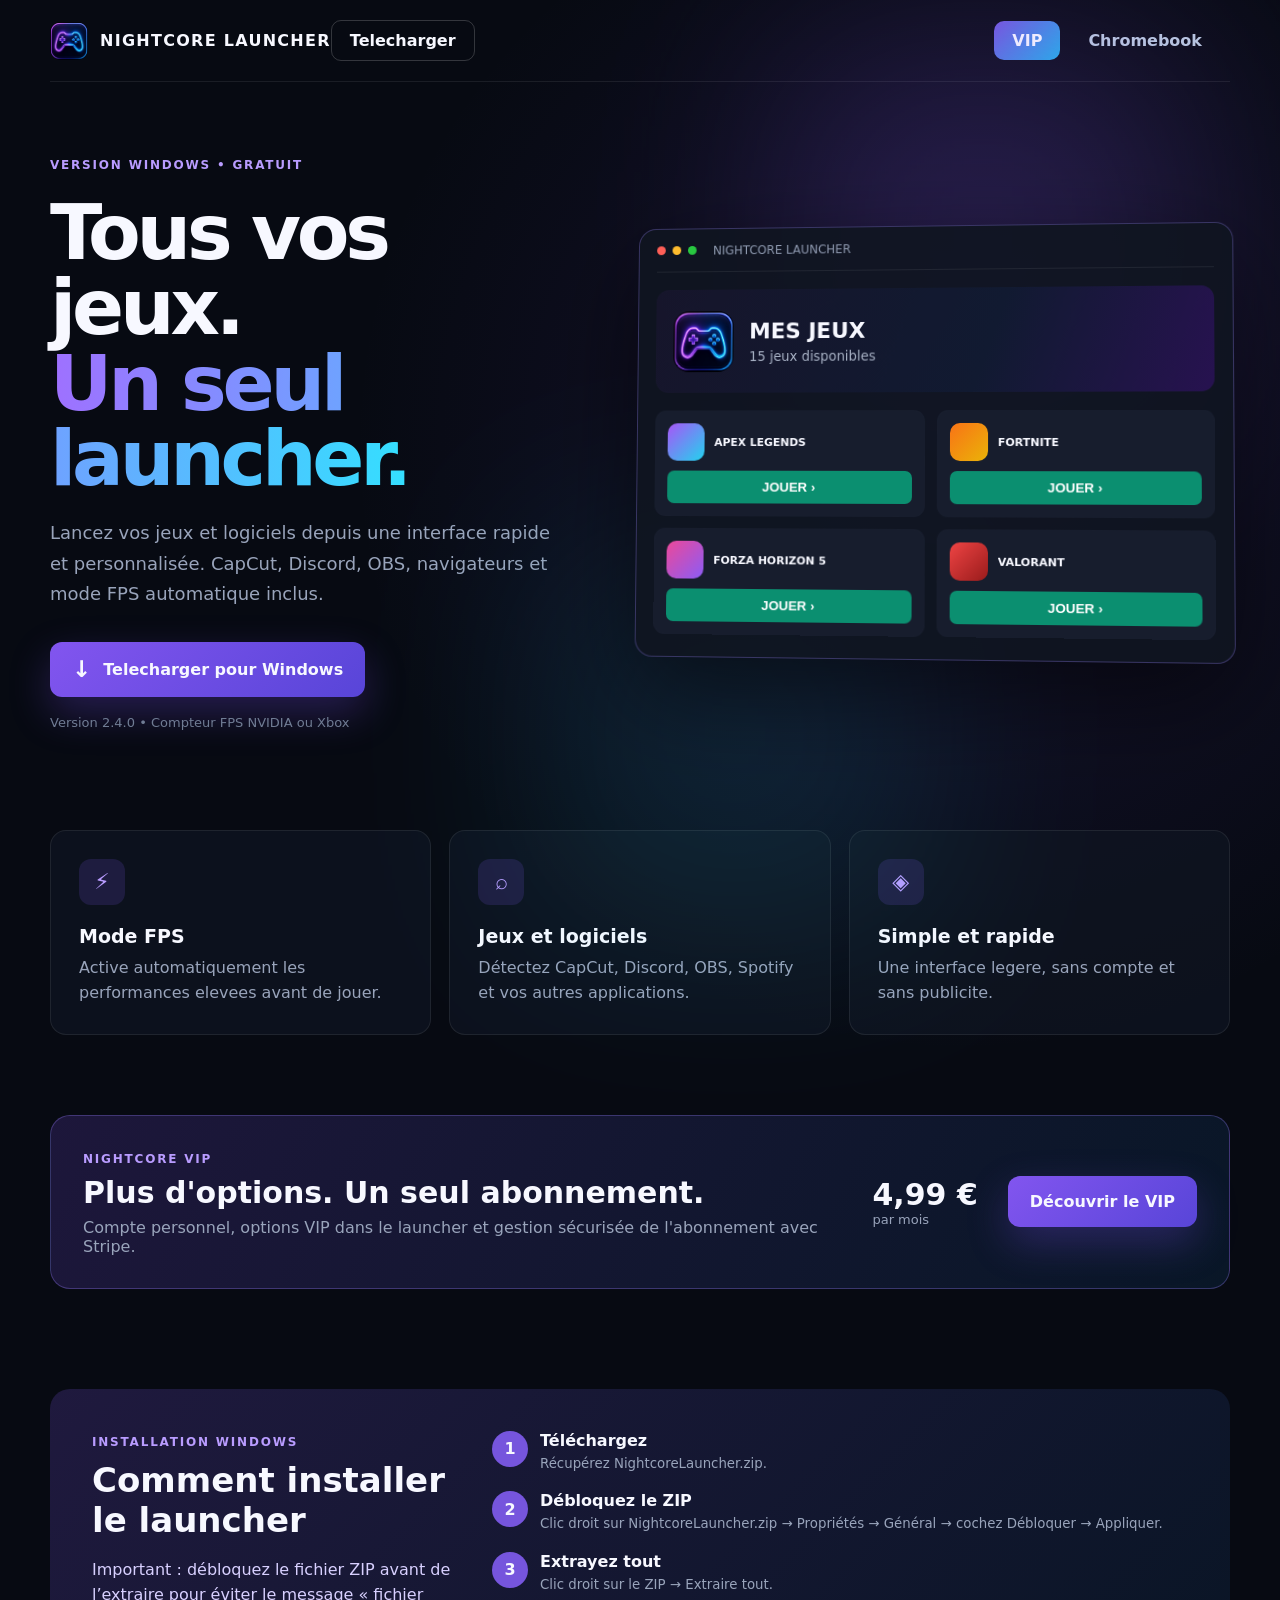
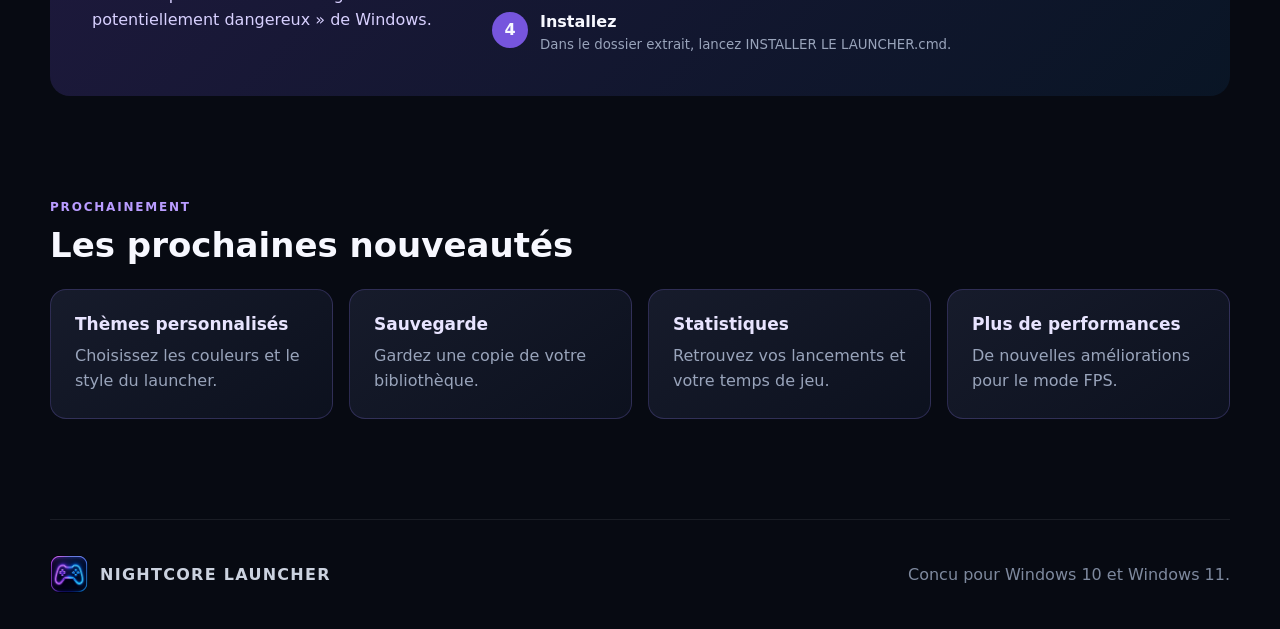
==== commit 5c8ade3d: "Publish NIGHTCORE Chromebook edition" ====
--- a/index.html
+++ b/index.html
@@ -1 +1 @@
-<!DOCTYPE html><html lang="fr"><head><meta charSet="utf-8"/><meta name="viewport" content="width=device-width, initial-scale=1"/><link rel="preload" href="/game-launcher-icon.png" as="image"/><link rel="stylesheet" href="/_next/static/chunks/2m7_nbp1ry6rv.css" data-precedence="next"/><link rel="preload" as="script" fetchPriority="low" href="/_next/static/chunks/28up3e0o5x5tl.js"/><script src="/_next/static/chunks/1y0fmjqthim91.js" async=""></script><script src="/_next/static/chunks/2w2pbs_ucor4x.js" async=""></script><script src="/_next/static/chunks/turbopack-178wikmgsaojk.js" async=""></script><script src="/_next/static/chunks/1jzmhb02lr_79.js" async=""></script><title>NIGHTCORE LAUNCHER</title><meta name="description" content="Téléchargez NIGHTCORE LAUNCHER pour Windows."/><script src="/_next/static/chunks/0cz1d0mv5g_q7.js" noModule=""></script></head><body><div hidden=""><!--$--><!--/$--></div><main><nav><div class="brand"><img src="/game-launcher-icon.png" alt=""/><span>NIGHTCORE LAUNCHER</span></div><a class="navDownload" href="/NightcoreLauncher.zip" download="">Telecharger</a><a class="navVip" href="/vip">VIP</a></nav><section class="hero"><div class="glow glowOne"></div><div class="glow glowTwo"></div><div class="heroCopy"><div class="pill">VERSION WINDOWS • GRATUIT</div><h1>Tous vos jeux.<br/><span>Un seul launcher.</span></h1><p>Lancez vos jeux et logiciels depuis une interface rapide et personnalisée. CapCut, Discord, OBS, navigateurs et mode FPS automatique inclus.</p><div class="actions"><a class="primary" href="/NightcoreLauncher.zip" download=""><span class="downloadIcon">↓</span>Telecharger pour Windows</a><span class="version">Version 2.4.0 • Compteur FPS NVIDIA ou Xbox</span></div></div><div class="appPreview"><div class="previewTop"><span class="dot red"></span><span class="dot yellow"></span><span class="dot green"></span><span class="previewTitle">NIGHTCORE LAUNCHER</span></div><div class="previewHero"><img src="/game-launcher-icon.png" alt="Icône NIGHTCORE LAUNCHER"/><div><strong>MES JEUX</strong><small>15 jeux disponibles</small></div></div><div class="cards"><div class="card"><div class="miniIcon i1"></div><span>APEX LEGENDS</span><button>JOUER ›</button></div><div class="card"><div class="miniIcon i2"></div><span>FORTNITE</span><button>JOUER ›</button></div><div class="card"><div class="miniIcon i3"></div><span>FORZA HORIZON 5</span><button>JOUER ›</button></div><div class="card"><div class="miniIcon i4"></div><span>VALORANT</span><button>JOUER ›</button></div></div></div></section><section class="features"><article><div class="featureIcon">⚡</div><h2>Mode FPS</h2><p>Active automatiquement les performances elevees avant de jouer.</p></article><article><div class="featureIcon">⌕</div><h2>Jeux et logiciels</h2><p>Détectez CapCut, Discord, OBS, Spotify et vos autres applications.</p></article><article><div class="featureIcon">◈</div><h2>Simple et rapide</h2><p>Une interface legere, sans compte et sans publicite.</p></article></section><section class="vipTeaser"><div><span class="eyebrow">NIGHTCORE VIP</span><h2>Plus d&#x27;options. Un seul abonnement.</h2><p>Compte personnel, options VIP dans le launcher et gestion sécurisée de l&#x27;abonnement avec Stripe.</p></div><div class="vipPrice"><strong>4,99 €</strong><span>par mois</span></div><a class="primary" href="/vip">Découvrir le VIP</a></section><section class="install"><div><span class="eyebrow">INSTALLATION WINDOWS</span><h2>Comment installer le launcher</h2><p class="installWarning">Important : débloquez le fichier ZIP avant de l’extraire pour éviter le message « fichier potentiellement dangereux » de Windows.</p></div><ol><li><b>1</b><span><strong>Téléchargez</strong><small>Récupérez NightcoreLauncher.zip.</small></span></li><li><b>2</b><span><strong>Débloquez le ZIP</strong><small>Clic droit sur NightcoreLauncher.zip → Propriétés → Général → cochez Débloquer → Appliquer.</small></span></li><li><b>3</b><span><strong>Extrayez tout</strong><small>Clic droit sur le ZIP → Extraire tout.</small></span></li><li><b>4</b><span><strong>Installez</strong><small>Dans le dossier extrait, lancez INSTALLER LE LAUNCHER.cmd.</small></span></li></ol></section><section class="roadmap"><span class="eyebrow">PROCHAINEMENT</span><h2>Les prochaines nouveautés</h2><div class="roadmapGrid"><article><strong>Thèmes personnalisés</strong><p>Choisissez les couleurs et le style du launcher.</p></article><article><strong>Sauvegarde</strong><p>Gardez une copie de votre bibliothèque.</p></article><article><strong>Statistiques</strong><p>Retrouvez vos lancements et votre temps de jeu.</p></article><article><strong>Plus de performances</strong><p>De nouvelles améliorations pour le mode FPS.</p></article></div></section><footer><div class="brand"><img src="/game-launcher-icon.png" alt=""/><span>NIGHTCORE LAUNCHER</span></div><p>Concu pour Windows 10 et Windows 11.</p></footer></main><!--$--><!--/$--><script src="/_next/static/chunks/28up3e0o5x5tl.js" id="_R_" async=""></script><script>(self.__next_f=self.__next_f||[]).push([0])</script><script>self.__next_f.push([1,"1:\"$Sreact.fragment\"\n2:I[56889,[\"/_next/static/chunks/1jzmhb02lr_79.js\"],\"default\"]\n3:I[60434,[\"/_next/static/chunks/1jzmhb02lr_79.js\"],\"default\"]\ne:I[38962,[\"/_next/static/chunks/1jzmhb02lr_79.js\"],\"default\",1]\n:HL[\"/_next/static/chunks/2m7_nbp1ry6rv.css\",\"style\"]\n:HL[\"/game-launcher-icon.png\",\"image\"]\n"])</script><script>self.__next_f.push([1,"0:{\"P\":null,\"c\":[\"\",\"\"],\"q\":\"\",\"i\":false,\"f\":[[[\"\",{\"children\":[\"__PAGE__\",{}]},\"$undefined\",\"$undefined\",16],[[\"$\",\"$1\",\"c\",{\"children\":[[[\"$\",\"link\",\"0\",{\"rel\":\"stylesheet\",\"href\":\"/_next/static/chunks/2m7_nbp1ry6rv.css\",\"precedence\":\"next\",\"crossOrigin\":\"$undefined\",\"nonce\":\"$undefined\"}],[\"$\",\"script\",\"script-0\",{\"src\":\"/_next/static/chunks/1jzmhb02lr_79.js\",\"async\":true,\"nonce\":\"$undefined\"}]],[\"$\",\"html\",null,{\"lang\":\"fr\",\"children\":[\"$\",\"body\",null,{\"children\":[\"$\",\"$L2\",null,{\"parallelRouterKey\":\"children\",\"error\":\"$undefined\",\"errorStyles\":\"$undefined\",\"errorScripts\":\"$undefined\",\"template\":[\"$\",\"$L3\",null,{}],\"templateStyles\":\"$undefined\",\"templateScripts\":\"$undefined\",\"notFound\":[[[\"$\",\"title\",null,{\"children\":\"404: This page could not be found.\"}],[\"$\",\"div\",null,{\"style\":{\"fontFamily\":\"system-ui,\\\"Segoe UI\\\",Roboto,Helvetica,Arial,sans-serif,\\\"Apple Color Emoji\\\",\\\"Segoe UI Emoji\\\"\",\"height\":\"100vh\",\"textAlign\":\"center\",\"display\":\"flex\",\"flexDirection\":\"column\",\"alignItems\":\"center\",\"justifyContent\":\"center\"},\"children\":[\"$\",\"div\",null,{\"children\":[[\"$\",\"style\",null,{\"dangerouslySetInnerHTML\":{\"__html\":\"body{color:#000;background:#fff;margin:0}.next-error-h1{border-right:1px solid rgba(0,0,0,.3)}@media (prefers-color-scheme:dark){body{color:#fff;background:#000}.next-error-h1{border-right:1px solid rgba(255,255,255,.3)}}\"}}],[\"$\",\"h1\",null,{\"className\":\"next-error-h1\",\"style\":{\"display\":\"inline-block\",\"margin\":\"0 20px 0 0\",\"padding\":\"0 23px 0 0\",\"fontSize\":24,\"fontWeight\":500,\"verticalAlign\":\"top\",\"lineHeight\":\"49px\"},\"children\":404}],[\"$\",\"div\",null,{\"style\":{\"display\":\"inline-block\"},\"children\":[\"$\",\"h2\",null,{\"style\":{\"fontSize\":14,\"fontWeight\":400,\"lineHeight\":\"49px\",\"margin\":0},\"children\":\"This page could not be found.\"}]}]]}]}]],[]],\"forbidden\":\"$undefined\",\"unauthorized\":\"$undefined\"}]}]}]]}],{\"children\":[[\"$\",\"$1\",\"c\",{\"children\":[[\"$\",\"main\",null,{\"children\":[[\"$\",\"nav\",null,{\"children\":[[\"$\",\"div\",null,{\"className\":\"brand\",\"children\":[[\"$\",\"img\",null,{\"src\":\"/game-launcher-icon.png\",\"alt\":\"\"}],[\"$\",\"span\",null,{\"children\":\"NIGHTCORE LAUNCHER\"}]]}],[\"$\",\"a\",null,{\"className\":\"navDownload\",\"href\":\"/NightcoreLauncher.zip\",\"download\":true,\"children\":\"Telecharger\"}],[\"$\",\"a\",null,{\"className\":\"navVip\",\"href\":\"/vip\",\"children\":\"VIP\"}]]}],[\"$\",\"section\",null,{\"className\":\"hero\",\"children\":[[\"$\",\"div\",null,{\"className\":\"glow glowOne\"}],[\"$\",\"div\",null,{\"className\":\"glow glowTwo\"}],[\"$\",\"div\",null,{\"className\":\"heroCopy\",\"children\":[[\"$\",\"div\",null,{\"className\":\"pill\",\"children\":\"VERSION WINDOWS • GRATUIT\"}],[\"$\",\"h1\",null,{\"children\":[\"Tous vos jeux.\",[\"$\",\"br\",null,{}],[\"$\",\"span\",null,{\"children\":\"Un seul launcher.\"}]]}],[\"$\",\"p\",null,{\"children\":\"Lancez vos jeux et logiciels depuis une interface rapide et personnalisée. CapCut, Discord, OBS, navigateurs et mode FPS automatique inclus.\"}],[\"$\",\"div\",null,{\"className\":\"actions\",\"children\":[[\"$\",\"a\",null,{\"className\":\"primary\",\"href\":\"/NightcoreLauncher.zip\",\"download\":true,\"children\":[[\"$\",\"span\",null,{\"className\":\"downloadIcon\",\"children\":\"↓\"}],\"Telecharger pour Windows\"]}],[\"$\",\"span\",null,{\"className\":\"version\",\"children\":\"Version 2.4.0 • Compteur FPS NVIDIA ou Xbox\"}]]}]]}],[\"$\",\"div\",null,{\"className\":\"appPreview\",\"children\":[[\"$\",\"div\",null,{\"className\":\"previewTop\",\"children\":[[\"$\",\"span\",null,{\"className\":\"dot red\"}],[\"$\",\"span\",null,{\"className\":\"dot yellow\"}],[\"$\",\"span\",null,{\"className\":\"dot green\"}],[\"$\",\"span\",null,{\"className\":\"previewTitle\",\"children\":\"NIGHTCORE LAUNCHER\"}]]}],[\"$\",\"div\",null,{\"className\":\"previewHero\",\"children\":[[\"$\",\"img\",null,{\"src\":\"/game-launcher-icon.png\",\"alt\":\"Icône NIGHTCORE LAUNCHER\"}],[\"$\",\"div\",null,{\"children\":[[\"$\",\"strong\",null,{\"children\":\"MES JEUX\"}],[\"$\",\"small\",null,{\"children\":\"15 jeux disponibles\"}]]}]]}],[\"$\",\"div\",null,{\"className\":\"cards\",\"children\":[[\"$\",\"div\",\"APEX LEGENDS\",{\"className\":\"card\",\"children\":[[\"$\",\"div\",null,{\"className\":\"miniIcon i1\"}],[\"$\",\"span\",null,{\"children\":\"APEX LEGENDS\"}],[\"$\",\"button\",null,{\"children\":\"JOUER ›\"}]]}],[\"$\",\"div\",\"FORTNITE\",{\"className\":\"card\",\"children\":[[\"$\",\"div\",null,{\"className\":\"miniIcon i2\"}],[\"$\",\"span\",null,{\"children\":\"FORTNITE\"}],[\"$\",\"button\",null,{\"children\":\"JOUER ›\"}]]}],[\"$\",\"div\",\"FORZA HORIZON 5\",{\"className\":\"card\",\"children\":[[\"$\",\"div\",null,{\"className\":\"miniIcon i3\"}],[\"$\",\"span\",null,{\"children\":\"FORZA HORIZON 5\"}],[\"$\",\"button\",null,{\"children\":\"JOUER ›\"}]]}],[\"$\",\"div\",\"VALORANT\",{\"className\":\"card\",\"children\":[[\"$\",\"div\",null,{\"className\":\"miniIcon i4\"}],[\"$\",\"span\",null,{\"children\":\"VALORANT\"}],[\"$\",\"button\",null,{\"children\":\"JOUER ›\"}]]}]]}]]}]]}],[\"$\",\"section\",null,{\"className\":\"features\",\"children\":[[\"$\",\"article\",null,{\"children\":[[\"$\",\"div\",null,{\"className\":\"featureIcon\",\"children\":\"⚡\"}],[\"$\",\"h2\",null,{\"children\":\"Mode FPS\"}],[\"$\",\"p\",null,{\"children\":\"Active automatiquement les performances elevees avant de jouer.\"}]]}],[\"$\",\"article\",null,{\"children\":[\"$L4\",\"$L5\",\"$L6\"]}],\"$L7\"]}],\"$L8\",\"$L9\",\"$La\",\"$Lb\"]}],null,\"$Lc\"]}],{},null,false,null]},null,false,null],\"$Ld\",false]],\"m\":\"$undefined\",\"G\":[\"$e\",[\"$Lf\"]],\"S\":true,\"h\":null,\"s\":\"$undefined\",\"l\":\"$undefined\",\"p\":\"$undefined\",\"d\":\"$undefined\",\"b\":\"SE1XJRrFU2GG-Hku3DBOx\"}\n"])</script><script>self.__next_f.push([1,"10:I[94983,[\"/_next/static/chunks/1jzmhb02lr_79.js\"],\"OutletBoundary\"]\n11:\"$Sreact.suspense\"\n13:I[94983,[\"/_next/static/chunks/1jzmhb02lr_79.js\"],\"ViewportBoundary\"]\n15:I[94983,[\"/_next/static/chunks/1jzmhb02lr_79.js\"],\"MetadataBoundary\"]\n4:[\"$\",\"div\",null,{\"className\":\"featureIcon\",\"children\":\"⌕\"}]\n5:[\"$\",\"h2\",null,{\"children\":\"Jeux et logiciels\"}]\n6:[\"$\",\"p\",null,{\"children\":\"Détectez CapCut, Discord, OBS, Spotify et vos autres applications.\"}]\n7:[\"$\",\"article\",null,{\"children\":[[\"$\",\"div\",null,{\"className\":\"featureIcon\",\"children\":\"◈\"}],[\"$\",\"h2\",null,{\"children\":\"Simple et rapide\"}],[\"$\",\"p\",null,{\"children\":\"Une interface legere, sans compte et sans publicite.\"}]]}]\n8:[\"$\",\"section\",null,{\"className\":\"vipTeaser\",\"children\":[[\"$\",\"div\",null,{\"children\":[[\"$\",\"span\",null,{\"className\":\"eyebrow\",\"children\":\"NIGHTCORE VIP\"}],[\"$\",\"h2\",null,{\"children\":\"Plus d'options. Un seul abonnement.\"}],[\"$\",\"p\",null,{\"children\":\"Compte personnel, options VIP dans le launcher et gestion sécurisée de l'abonnement avec Stripe.\"}]]}],[\"$\",\"div\",null,{\"className\":\"vipPrice\",\"children\":[[\"$\",\"strong\",null,{\"children\":\"4,99 €\"}],[\"$\",\"span\",null,{\"children\":\"par mois\"}]]}],[\"$\",\"a\",null,{\"className\":\"primary\",\"href\":\"/vip\",\"children\":\"Découvrir le VIP\"}]]}]\n"])</script><script>self.__next_f.push([1,"9:[\"$\",\"section\",null,{\"className\":\"install\",\"children\":[[\"$\",\"div\",null,{\"children\":[[\"$\",\"span\",null,{\"className\":\"eyebrow\",\"children\":\"INSTALLATION WINDOWS\"}],[\"$\",\"h2\",null,{\"children\":\"Comment installer le launcher\"}],[\"$\",\"p\",null,{\"className\":\"installWarning\",\"children\":\"Important : débloquez le fichier ZIP avant de l’extraire pour éviter le message « fichier potentiellement dangereux » de Windows.\"}]]}],[\"$\",\"ol\",null,{\"children\":[[\"$\",\"li\",null,{\"children\":[[\"$\",\"b\",null,{\"children\":\"1\"}],[\"$\",\"span\",null,{\"children\":[[\"$\",\"strong\",null,{\"children\":\"Téléchargez\"}],[\"$\",\"small\",null,{\"children\":\"Récupérez NightcoreLauncher.zip.\"}]]}]]}],[\"$\",\"li\",null,{\"children\":[[\"$\",\"b\",null,{\"children\":\"2\"}],[\"$\",\"span\",null,{\"children\":[[\"$\",\"strong\",null,{\"children\":\"Débloquez le ZIP\"}],[\"$\",\"small\",null,{\"children\":\"Clic droit sur NightcoreLauncher.zip → Propriétés → Général → cochez Débloquer → Appliquer.\"}]]}]]}],[\"$\",\"li\",null,{\"children\":[[\"$\",\"b\",null,{\"children\":\"3\"}],[\"$\",\"span\",null,{\"children\":[[\"$\",\"strong\",null,{\"children\":\"Extrayez tout\"}],[\"$\",\"small\",null,{\"children\":\"Clic droit sur le ZIP → Extraire tout.\"}]]}]]}],[\"$\",\"li\",null,{\"children\":[[\"$\",\"b\",null,{\"children\":\"4\"}],[\"$\",\"span\",null,{\"children\":[[\"$\",\"strong\",null,{\"children\":\"Installez\"}],[\"$\",\"small\",null,{\"children\":\"Dans le dossier extrait, lancez INSTALLER LE LAUNCHER.cmd.\"}]]}]]}]]}]]}]\n"])</script><script>self.__next_f.push([1,"a:[\"$\",\"section\",null,{\"className\":\"roadmap\",\"children\":[[\"$\",\"span\",null,{\"className\":\"eyebrow\",\"children\":\"PROCHAINEMENT\"}],[\"$\",\"h2\",null,{\"children\":\"Les prochaines nouveautés\"}],[\"$\",\"div\",null,{\"className\":\"roadmapGrid\",\"children\":[[\"$\",\"article\",null,{\"children\":[[\"$\",\"strong\",null,{\"children\":\"Thèmes personnalisés\"}],[\"$\",\"p\",null,{\"children\":\"Choisissez les couleurs et le style du launcher.\"}]]}],[\"$\",\"article\",null,{\"children\":[[\"$\",\"strong\",null,{\"children\":\"Sauvegarde\"}],[\"$\",\"p\",null,{\"children\":\"Gardez une copie de votre bibliothèque.\"}]]}],[\"$\",\"article\",null,{\"children\":[[\"$\",\"strong\",null,{\"children\":\"Statistiques\"}],[\"$\",\"p\",null,{\"children\":\"Retrouvez vos lancements et votre temps de jeu.\"}]]}],[\"$\",\"article\",null,{\"children\":[[\"$\",\"strong\",null,{\"children\":\"Plus de performances\"}],[\"$\",\"p\",null,{\"children\":\"De nouvelles améliorations pour le mode FPS.\"}]]}]]}]]}]\nb:[\"$\",\"footer\",null,{\"children\":[[\"$\",\"div\",null,{\"className\":\"brand\",\"children\":[[\"$\",\"img\",null,{\"src\":\"/game-launcher-icon.png\",\"alt\":\"\"}],[\"$\",\"span\",null,{\"children\":\"NIGHTCORE LAUNCHER\"}]]}],[\"$\",\"p\",null,{\"children\":\"Concu pour Windows 10 et Windows 11.\"}]]}]\nc:[\"$\",\"$L10\",null,{\"children\":[\"$\",\"$11\",null,{\"name\":\"Next.MetadataOutlet\",\"children\":\"$@12\"}]}]\nd:[\"$\",\"$1\",\"h\",{\"children\":[null,[\"$\",\"$L13\",null,{\"children\":\"$L14\"}],[\"$\",\"div\",null,{\"hidden\":true,\"children\":[\"$\",\"$L15\",null,{\"children\":[\"$\",\"$11\",null,{\"name\":\"Next.Metadata\",\"children\":\"$L16\"}]}]}],null]}]\nf:[\"$\",\"link\",\"0\",{\"rel\":\"stylesheet\",\"href\":\"/_next/static/chunks/2m7_nbp1ry6rv.css\",\"precedence\":\"next\",\"crossOrigin\":\"$undefined\",\"nonce\":\"$undefined\"}]\n"])</script><script>self.__next_f.push([1,"14:[[\"$\",\"meta\",\"0\",{\"charSet\":\"utf-8\"}],[\"$\",\"meta\",\"1\",{\"name\":\"viewport\",\"content\":\"width=device-width, initial-scale=1\"}]]\n"])</script><script>self.__next_f.push([1,"12:null\n16:[[\"$\",\"title\",\"0\",{\"children\":\"NIGHTCORE LAUNCHER\"}],[\"$\",\"meta\",\"1\",{\"name\":\"description\",\"content\":\"Téléchargez NIGHTCORE LAUNCHER pour Windows.\"}]]\n"])</script></body></html>+<!DOCTYPE html><html lang="fr"><head><meta charSet="utf-8"/><meta name="viewport" content="width=device-width, initial-scale=1"/><link rel="preload" href="/game-launcher-icon.png" as="image"/><link rel="stylesheet" href="/_next/static/chunks/0d55-y9of7_kg.css" data-precedence="next"/><link rel="preload" as="script" fetchPriority="low" href="/_next/static/chunks/28up3e0o5x5tl.js"/><script src="/_next/static/chunks/1y0fmjqthim91.js" async=""></script><script src="/_next/static/chunks/2w2pbs_ucor4x.js" async=""></script><script src="/_next/static/chunks/turbopack-178wikmgsaojk.js" async=""></script><script src="/_next/static/chunks/1jzmhb02lr_79.js" async=""></script><meta name="theme-color" content="#070a12"/><title>NIGHTCORE LAUNCHER</title><meta name="description" content="Téléchargez NIGHTCORE LAUNCHER pour Windows ou installez l’édition Chromebook."/><link rel="manifest" href="/manifest.webmanifest"/><link rel="icon" href="/game-launcher-icon.png"/><link rel="apple-touch-icon" href="/game-launcher-icon.png"/><script src="/_next/static/chunks/0cz1d0mv5g_q7.js" noModule=""></script></head><body><div hidden=""><!--$--><!--/$--></div><main><nav><div class="brand"><img src="/game-launcher-icon.png" alt=""/><span>NIGHTCORE LAUNCHER</span></div><a class="navDownload" href="/NightcoreLauncher.zip" download="">Telecharger</a><a class="navVip" href="/vip">VIP</a><a class="navChrome" href="/chromebook">Chromebook</a></nav><section class="hero"><div class="glow glowOne"></div><div class="glow glowTwo"></div><div class="heroCopy"><div class="pill">VERSION WINDOWS • GRATUIT</div><h1>Tous vos jeux.<br/><span>Un seul launcher.</span></h1><p>Lancez vos jeux et logiciels depuis une interface rapide et personnalisée. CapCut, Discord, OBS, navigateurs et mode FPS automatique inclus.</p><div class="actions"><a class="primary" href="/NightcoreLauncher.zip" download=""><span class="downloadIcon">↓</span>Telecharger pour Windows</a><span class="version">Version 2.4.0 • Compteur FPS NVIDIA ou Xbox</span></div></div><div class="appPreview"><div class="previewTop"><span class="dot red"></span><span class="dot yellow"></span><span class="dot green"></span><span class="previewTitle">NIGHTCORE LAUNCHER</span></div><div class="previewHero"><img src="/game-launcher-icon.png" alt="Icône NIGHTCORE LAUNCHER"/><div><strong>MES JEUX</strong><small>15 jeux disponibles</small></div></div><div class="cards"><div class="card"><div class="miniIcon i1"></div><span>APEX LEGENDS</span><button>JOUER ›</button></div><div class="card"><div class="miniIcon i2"></div><span>FORTNITE</span><button>JOUER ›</button></div><div class="card"><div class="miniIcon i3"></div><span>FORZA HORIZON 5</span><button>JOUER ›</button></div><div class="card"><div class="miniIcon i4"></div><span>VALORANT</span><button>JOUER ›</button></div></div></div></section><section class="features"><article><div class="featureIcon">⚡</div><h2>Mode FPS</h2><p>Active automatiquement les performances elevees avant de jouer.</p></article><article><div class="featureIcon">⌕</div><h2>Jeux et logiciels</h2><p>Détectez CapCut, Discord, OBS, Spotify et vos autres applications.</p></article><article><div class="featureIcon">◈</div><h2>Simple et rapide</h2><p>Une interface legere, sans compte et sans publicite.</p></article></section><section class="vipTeaser"><div><span class="eyebrow">NIGHTCORE VIP</span><h2>Plus d&#x27;options. Un seul abonnement.</h2><p>Compte personnel, options VIP dans le launcher et gestion sécurisée de l&#x27;abonnement avec Stripe.</p></div><div class="vipPrice"><strong>4,99 €</strong><span>par mois</span></div><a class="primary" href="/vip">Découvrir le VIP</a></section><section class="install"><div><span class="eyebrow">INSTALLATION WINDOWS</span><h2>Comment installer le launcher</h2><p class="installWarning">Important : débloquez le fichier ZIP avant de l’extraire pour éviter le message « fichier potentiellement dangereux » de Windows.</p></div><ol><li><b>1</b><span><strong>Téléchargez</strong><small>Récupérez NightcoreLauncher.zip.</small></span></li><li><b>2</b><span><strong>Débloquez le ZIP</strong><small>Clic droit sur NightcoreLauncher.zip → Propriétés → Général → cochez Débloquer → Appliquer.</small></span></li><li><b>3</b><span><strong>Extrayez tout</strong><small>Clic droit sur le ZIP → Extraire tout.</small></span></li><li><b>4</b><span><strong>Installez</strong><small>Dans le dossier extrait, lancez INSTALLER LE LAUNCHER.cmd.</small></span></li></ol></section><section class="roadmap"><span class="eyebrow">PROCHAINEMENT</span><h2>Les prochaines nouveautés</h2><div class="roadmapGrid"><article><strong>Thèmes personnalisés</strong><p>Choisissez les couleurs et le style du launcher.</p></article><article><strong>Sauvegarde</strong><p>Gardez une copie de votre bibliothèque.</p></article><article><strong>Statistiques</strong><p>Retrouvez vos lancements et votre temps de jeu.</p></article><article><strong>Plus de performances</strong><p>De nouvelles améliorations pour le mode FPS.</p></article></div></section><footer><div class="brand"><img src="/game-launcher-icon.png" alt=""/><span>NIGHTCORE LAUNCHER</span></div><p>Concu pour Windows 10 et Windows 11.</p></footer></main><!--$--><!--/$--><script src="/_next/static/chunks/28up3e0o5x5tl.js" id="_R_" async=""></script><script>(self.__next_f=self.__next_f||[]).push([0])</script><script>self.__next_f.push([1,"1:\"$Sreact.fragment\"\n2:I[56889,[\"/_next/static/chunks/1jzmhb02lr_79.js\"],\"default\"]\n3:I[60434,[\"/_next/static/chunks/1jzmhb02lr_79.js\"],\"default\"]\nc:I[38962,[\"/_next/static/chunks/1jzmhb02lr_79.js\"],\"default\",1]\n:HL[\"/_next/static/chunks/0d55-y9of7_kg.css\",\"style\"]\n:HL[\"/game-launcher-icon.png\",\"image\"]\n"])</script><script>self.__next_f.push([1,"0:{\"P\":null,\"c\":[\"\",\"\"],\"q\":\"\",\"i\":false,\"f\":[[[\"\",{\"children\":[\"__PAGE__\",{}]},\"$undefined\",\"$undefined\",16],[[\"$\",\"$1\",\"c\",{\"children\":[[[\"$\",\"link\",\"0\",{\"rel\":\"stylesheet\",\"href\":\"/_next/static/chunks/0d55-y9of7_kg.css\",\"precedence\":\"next\",\"crossOrigin\":\"$undefined\",\"nonce\":\"$undefined\"}],[\"$\",\"script\",\"script-0\",{\"src\":\"/_next/static/chunks/1jzmhb02lr_79.js\",\"async\":true,\"nonce\":\"$undefined\"}]],[\"$\",\"html\",null,{\"lang\":\"fr\",\"children\":[\"$\",\"body\",null,{\"children\":[\"$\",\"$L2\",null,{\"parallelRouterKey\":\"children\",\"error\":\"$undefined\",\"errorStyles\":\"$undefined\",\"errorScripts\":\"$undefined\",\"template\":[\"$\",\"$L3\",null,{}],\"templateStyles\":\"$undefined\",\"templateScripts\":\"$undefined\",\"notFound\":[[[\"$\",\"title\",null,{\"children\":\"404: This page could not be found.\"}],[\"$\",\"div\",null,{\"style\":{\"fontFamily\":\"system-ui,\\\"Segoe UI\\\",Roboto,Helvetica,Arial,sans-serif,\\\"Apple Color Emoji\\\",\\\"Segoe UI Emoji\\\"\",\"height\":\"100vh\",\"textAlign\":\"center\",\"display\":\"flex\",\"flexDirection\":\"column\",\"alignItems\":\"center\",\"justifyContent\":\"center\"},\"children\":[\"$\",\"div\",null,{\"children\":[[\"$\",\"style\",null,{\"dangerouslySetInnerHTML\":{\"__html\":\"body{color:#000;background:#fff;margin:0}.next-error-h1{border-right:1px solid rgba(0,0,0,.3)}@media (prefers-color-scheme:dark){body{color:#fff;background:#000}.next-error-h1{border-right:1px solid rgba(255,255,255,.3)}}\"}}],[\"$\",\"h1\",null,{\"className\":\"next-error-h1\",\"style\":{\"display\":\"inline-block\",\"margin\":\"0 20px 0 0\",\"padding\":\"0 23px 0 0\",\"fontSize\":24,\"fontWeight\":500,\"verticalAlign\":\"top\",\"lineHeight\":\"49px\"},\"children\":404}],[\"$\",\"div\",null,{\"style\":{\"display\":\"inline-block\"},\"children\":[\"$\",\"h2\",null,{\"style\":{\"fontSize\":14,\"fontWeight\":400,\"lineHeight\":\"49px\",\"margin\":0},\"children\":\"This page could not be found.\"}]}]]}]}]],[]],\"forbidden\":\"$undefined\",\"unauthorized\":\"$undefined\"}]}]}]]}],{\"children\":[[\"$\",\"$1\",\"c\",{\"children\":[[\"$\",\"main\",null,{\"children\":[[\"$\",\"nav\",null,{\"children\":[[\"$\",\"div\",null,{\"className\":\"brand\",\"children\":[[\"$\",\"img\",null,{\"src\":\"/game-launcher-icon.png\",\"alt\":\"\"}],[\"$\",\"span\",null,{\"children\":\"NIGHTCORE LAUNCHER\"}]]}],[\"$\",\"a\",null,{\"className\":\"navDownload\",\"href\":\"/NightcoreLauncher.zip\",\"download\":true,\"children\":\"Telecharger\"}],[\"$\",\"a\",null,{\"className\":\"navVip\",\"href\":\"/vip\",\"children\":\"VIP\"}],[\"$\",\"a\",null,{\"className\":\"navChrome\",\"href\":\"/chromebook\",\"children\":\"Chromebook\"}]]}],[\"$\",\"section\",null,{\"className\":\"hero\",\"children\":[[\"$\",\"div\",null,{\"className\":\"glow glowOne\"}],[\"$\",\"div\",null,{\"className\":\"glow glowTwo\"}],[\"$\",\"div\",null,{\"className\":\"heroCopy\",\"children\":[[\"$\",\"div\",null,{\"className\":\"pill\",\"children\":\"VERSION WINDOWS • GRATUIT\"}],[\"$\",\"h1\",null,{\"children\":[\"Tous vos jeux.\",[\"$\",\"br\",null,{}],[\"$\",\"span\",null,{\"children\":\"Un seul launcher.\"}]]}],[\"$\",\"p\",null,{\"children\":\"Lancez vos jeux et logiciels depuis une interface rapide et personnalisée. CapCut, Discord, OBS, navigateurs et mode FPS automatique inclus.\"}],[\"$\",\"div\",null,{\"className\":\"actions\",\"children\":[[\"$\",\"a\",null,{\"className\":\"primary\",\"href\":\"/NightcoreLauncher.zip\",\"download\":true,\"children\":[[\"$\",\"span\",null,{\"className\":\"downloadIcon\",\"children\":\"↓\"}],\"Telecharger pour Windows\"]}],[\"$\",\"span\",null,{\"className\":\"version\",\"children\":\"Version 2.4.0 • Compteur FPS NVIDIA ou Xbox\"}]]}]]}],[\"$\",\"div\",null,{\"className\":\"appPreview\",\"children\":[[\"$\",\"div\",null,{\"className\":\"previewTop\",\"children\":[[\"$\",\"span\",null,{\"className\":\"dot red\"}],[\"$\",\"span\",null,{\"className\":\"dot yellow\"}],[\"$\",\"span\",null,{\"className\":\"dot green\"}],[\"$\",\"span\",null,{\"className\":\"previewTitle\",\"children\":\"NIGHTCORE LAUNCHER\"}]]}],[\"$\",\"div\",null,{\"className\":\"previewHero\",\"children\":[[\"$\",\"img\",null,{\"src\":\"/game-launcher-icon.png\",\"alt\":\"Icône NIGHTCORE LAUNCHER\"}],[\"$\",\"div\",null,{\"children\":[[\"$\",\"strong\",null,{\"children\":\"MES JEUX\"}],[\"$\",\"small\",null,{\"children\":\"15 jeux disponibles\"}]]}]]}],[\"$\",\"div\",null,{\"className\":\"cards\",\"children\":[[\"$\",\"div\",\"APEX LEGENDS\",{\"className\":\"card\",\"children\":[[\"$\",\"div\",null,{\"className\":\"miniIcon i1\"}],[\"$\",\"span\",null,{\"children\":\"APEX LEGENDS\"}],[\"$\",\"button\",null,{\"children\":\"JOUER ›\"}]]}],[\"$\",\"div\",\"FORTNITE\",{\"className\":\"card\",\"children\":[[\"$\",\"div\",null,{\"className\":\"miniIcon i2\"}],[\"$\",\"span\",null,{\"children\":\"FORTNITE\"}],[\"$\",\"button\",null,{\"children\":\"JOUER ›\"}]]}],[\"$\",\"div\",\"FORZA HORIZON 5\",{\"className\":\"card\",\"children\":[[\"$\",\"div\",null,{\"className\":\"miniIcon i3\"}],[\"$\",\"span\",null,{\"children\":\"FORZA HORIZON 5\"}],[\"$\",\"button\",null,{\"children\":\"JOUER ›\"}]]}],[\"$\",\"div\",\"VALORANT\",{\"className\":\"card\",\"children\":[[\"$\",\"div\",null,{\"className\":\"miniIcon i4\"}],[\"$\",\"span\",null,{\"children\":\"VALORANT\"}],[\"$\",\"button\",null,{\"children\":\"JOUER ›\"}]]}]]}]]}]]}],[\"$\",\"section\",null,{\"className\":\"features\",\"children\":[[\"$\",\"article\",null,{\"children\":[[\"$\",\"div\",null,{\"className\":\"featureIcon\",\"children\":\"⚡\"}],[\"$\",\"h2\",null,{\"children\":\"Mode FPS\"}],[\"$\",\"p\",null,{\"children\":\"Active automatiquement les performances elevees avant de jouer.\"}]]}],\"$L4\",\"$L5\"]}],\"$L6\",\"$L7\",\"$L8\",\"$L9\"]}],null,\"$La\"]}],{},null,false,null]},null,false,null],\"$Lb\",false]],\"m\":\"$undefined\",\"G\":[\"$c\",[\"$Ld\"]],\"S\":true,\"h\":null,\"s\":\"$undefined\",\"l\":\"$undefined\",\"p\":\"$undefined\",\"d\":\"$undefined\",\"b\":\"mV5DZRCa-RdwAmja4EZk1\"}\n"])</script><script>self.__next_f.push([1,"e:I[94983,[\"/_next/static/chunks/1jzmhb02lr_79.js\"],\"OutletBoundary\"]\nf:\"$Sreact.suspense\"\n11:I[94983,[\"/_next/static/chunks/1jzmhb02lr_79.js\"],\"ViewportBoundary\"]\n13:I[94983,[\"/_next/static/chunks/1jzmhb02lr_79.js\"],\"MetadataBoundary\"]\n4:[\"$\",\"article\",null,{\"children\":[[\"$\",\"div\",null,{\"className\":\"featureIcon\",\"children\":\"⌕\"}],[\"$\",\"h2\",null,{\"children\":\"Jeux et logiciels\"}],[\"$\",\"p\",null,{\"children\":\"Détectez CapCut, Discord, OBS, Spotify et vos autres applications.\"}]]}]\n5:[\"$\",\"article\",null,{\"children\":[[\"$\",\"div\",null,{\"className\":\"featureIcon\",\"children\":\"◈\"}],[\"$\",\"h2\",null,{\"children\":\"Simple et rapide\"}],[\"$\",\"p\",null,{\"children\":\"Une interface legere, sans compte et sans publicite.\"}]]}]\n6:[\"$\",\"section\",null,{\"className\":\"vipTeaser\",\"children\":[[\"$\",\"div\",null,{\"children\":[[\"$\",\"span\",null,{\"className\":\"eyebrow\",\"children\":\"NIGHTCORE VIP\"}],[\"$\",\"h2\",null,{\"children\":\"Plus d'options. Un seul abonnement.\"}],[\"$\",\"p\",null,{\"children\":\"Compte personnel, options VIP dans le launcher et gestion sécurisée de l'abonnement avec Stripe.\"}]]}],[\"$\",\"div\",null,{\"className\":\"vipPrice\",\"children\":[[\"$\",\"strong\",null,{\"children\":\"4,99 €\"}],[\"$\",\"span\",null,{\"children\":\"par mois\"}]]}],[\"$\",\"a\",null,{\"className\":\"primary\",\"href\":\"/vip\",\"children\":\"Découvrir le VIP\"}]]}]\n"])</script><script>self.__next_f.push([1,"7:[\"$\",\"section\",null,{\"className\":\"install\",\"children\":[[\"$\",\"div\",null,{\"children\":[[\"$\",\"span\",null,{\"className\":\"eyebrow\",\"children\":\"INSTALLATION WINDOWS\"}],[\"$\",\"h2\",null,{\"children\":\"Comment installer le launcher\"}],[\"$\",\"p\",null,{\"className\":\"installWarning\",\"children\":\"Important : débloquez le fichier ZIP avant de l’extraire pour éviter le message « fichier potentiellement dangereux » de Windows.\"}]]}],[\"$\",\"ol\",null,{\"children\":[[\"$\",\"li\",null,{\"children\":[[\"$\",\"b\",null,{\"children\":\"1\"}],[\"$\",\"span\",null,{\"children\":[[\"$\",\"strong\",null,{\"children\":\"Téléchargez\"}],[\"$\",\"small\",null,{\"children\":\"Récupérez NightcoreLauncher.zip.\"}]]}]]}],[\"$\",\"li\",null,{\"children\":[[\"$\",\"b\",null,{\"children\":\"2\"}],[\"$\",\"span\",null,{\"children\":[[\"$\",\"strong\",null,{\"children\":\"Débloquez le ZIP\"}],[\"$\",\"small\",null,{\"children\":\"Clic droit sur NightcoreLauncher.zip → Propriétés → Général → cochez Débloquer → Appliquer.\"}]]}]]}],[\"$\",\"li\",null,{\"children\":[[\"$\",\"b\",null,{\"children\":\"3\"}],[\"$\",\"span\",null,{\"children\":[[\"$\",\"strong\",null,{\"children\":\"Extrayez tout\"}],[\"$\",\"small\",null,{\"children\":\"Clic droit sur le ZIP → Extraire tout.\"}]]}]]}],[\"$\",\"li\",null,{\"children\":[[\"$\",\"b\",null,{\"children\":\"4\"}],[\"$\",\"span\",null,{\"children\":[[\"$\",\"strong\",null,{\"children\":\"Installez\"}],[\"$\",\"small\",null,{\"children\":\"Dans le dossier extrait, lancez INSTALLER LE LAUNCHER.cmd.\"}]]}]]}]]}]]}]\n"])</script><script>self.__next_f.push([1,"8:[\"$\",\"section\",null,{\"className\":\"roadmap\",\"children\":[[\"$\",\"span\",null,{\"className\":\"eyebrow\",\"children\":\"PROCHAINEMENT\"}],[\"$\",\"h2\",null,{\"children\":\"Les prochaines nouveautés\"}],[\"$\",\"div\",null,{\"className\":\"roadmapGrid\",\"children\":[[\"$\",\"article\",null,{\"children\":[[\"$\",\"strong\",null,{\"children\":\"Thèmes personnalisés\"}],[\"$\",\"p\",null,{\"children\":\"Choisissez les couleurs et le style du launcher.\"}]]}],[\"$\",\"article\",null,{\"children\":[[\"$\",\"strong\",null,{\"children\":\"Sauvegarde\"}],[\"$\",\"p\",null,{\"children\":\"Gardez une copie de votre bibliothèque.\"}]]}],[\"$\",\"article\",null,{\"children\":[[\"$\",\"strong\",null,{\"children\":\"Statistiques\"}],[\"$\",\"p\",null,{\"children\":\"Retrouvez vos lancements et votre temps de jeu.\"}]]}],[\"$\",\"article\",null,{\"children\":[[\"$\",\"strong\",null,{\"children\":\"Plus de performances\"}],[\"$\",\"p\",null,{\"children\":\"De nouvelles améliorations pour le mode FPS.\"}]]}]]}]]}]\n9:[\"$\",\"footer\",null,{\"children\":[[\"$\",\"div\",null,{\"className\":\"brand\",\"children\":[[\"$\",\"img\",null,{\"src\":\"/game-launcher-icon.png\",\"alt\":\"\"}],[\"$\",\"span\",null,{\"children\":\"NIGHTCORE LAUNCHER\"}]]}],[\"$\",\"p\",null,{\"children\":\"Concu pour Windows 10 et Windows 11.\"}]]}]\na:[\"$\",\"$Le\",null,{\"children\":[\"$\",\"$f\",null,{\"name\":\"Next.MetadataOutlet\",\"children\":\"$@10\"}]}]\nb:[\"$\",\"$1\",\"h\",{\"children\":[null,[\"$\",\"$L11\",null,{\"children\":\"$L12\"}],[\"$\",\"div\",null,{\"hidden\":true,\"children\":[\"$\",\"$L13\",null,{\"children\":[\"$\",\"$f\",null,{\"name\":\"Next.Metadata\",\"children\":\"$L14\"}]}]}],null]}]\nd:[\"$\",\"link\",\"0\",{\"rel\":\"stylesheet\",\"href\":\"/_next/static/chunks/0d55-y9of7_kg.css\",\"precedence\":\"next\",\"crossOrigin\":\"$undefined\",\"nonce\":\"$undefined\"}]\n"])</script><script>self.__next_f.push([1,"12:[[\"$\",\"meta\",\"0\",{\"charSet\":\"utf-8\"}],[\"$\",\"meta\",\"1\",{\"name\":\"viewport\",\"content\":\"width=device-width, initial-scale=1\"}],[\"$\",\"meta\",\"2\",{\"name\":\"theme-color\",\"content\":\"#070a12\"}]]\n"])</script><script>self.__next_f.push([1,"15:I[15913,[\"/_next/static/chunks/1jzmhb02lr_79.js\"],\"IconMark\"]\n10:null\n14:[[\"$\",\"title\",\"0\",{\"children\":\"NIGHTCORE LAUNCHER\"}],[\"$\",\"meta\",\"1\",{\"name\":\"description\",\"content\":\"Téléchargez NIGHTCORE LAUNCHER pour Windows ou installez l’édition Chromebook.\"}],[\"$\",\"link\",\"2\",{\"rel\":\"manifest\",\"href\":\"/manifest.webmanifest\",\"crossOrigin\":\"$undefined\"}],[\"$\",\"link\",\"3\",{\"rel\":\"icon\",\"href\":\"/game-launcher-icon.png\"}],[\"$\",\"link\",\"4\",{\"rel\":\"apple-touch-icon\",\"href\":\"/game-launcher-icon.png\"}],[\"$\",\"$L15\",\"5\",{}]]\n"])</script></body></html>
--- a/_next/static/chunks/0d55-y9of7_kg.css
+++ b/_next/static/chunks/0d55-y9of7_kg.css
@@ -0,0 +1 @@
+:root{--bg:#070a12;--panel:#101522;--panel2:#171d2d;--text:#f7f8ff;--muted:#99a4bb;--purple:#8b5cf6;--cyan:#24d8ff}*{box-sizing:border-box}html{scroll-behavior:smooth}body{background:radial-gradient(circle at 75% 20%, #5b36be29, transparent 30%), var(--bg);color:var(--text);margin:0;font-family:Inter,ui-sans-serif,system-ui,-apple-system,BlinkMacSystemFont,Segoe UI,sans-serif}a{color:inherit;text-decoration:none}main{min-height:100vh;overflow:hidden}nav,footer{justify-content:space-between;align-items:center;width:min(1180px,100% - 40px);margin:auto;display:flex}nav{border-bottom:1px solid #ffffff14;height:82px}.brand{letter-spacing:.08em;align-items:center;gap:12px;font-weight:850;display:flex}.brand img{border-radius:11px;width:38px;height:38px}.navDownload{border:1px solid #ffffff2e;border-radius:10px;padding:10px 18px;font-weight:700}.navVip{background:linear-gradient(135deg,#7655dd,#24aee8);border-radius:10px;margin-left:auto;margin-right:12px;padding:10px 18px;font-weight:850}.navChrome{color:#b9c8df;margin-right:12px;padding:10px 16px;font-weight:750}.hero{grid-template-columns:.92fr 1.08fr;align-items:center;gap:70px;width:min(1180px,100% - 40px);margin:72px auto 100px;display:grid;position:relative}.glow{filter:blur(100px);opacity:.18;pointer-events:none;width:400px;height:400px;position:absolute}.glowOne{background:var(--purple);top:-20%;right:4%}.glowTwo{background:var(--cyan);opacity:.1;bottom:-35%;right:25%}.pill,.eyebrow{color:#b99cff;letter-spacing:.15em;font-size:12px;font-weight:850;display:inline-block}h1{letter-spacing:-.055em;margin:22px 0;font-size:clamp(48px,6vw,78px);line-height:.98}h1 span{color:#0000;background:linear-gradient(90deg,#9f70ff,#34dfff);-webkit-background-clip:text;background-clip:text}.heroCopy>p{color:var(--muted);max-width:560px;font-size:18px;line-height:1.7}.actions{flex-wrap:wrap;align-items:center;gap:18px;margin-top:32px;display:flex}.primary{background:linear-gradient(135deg,#8255ef,#5845d8);border-radius:12px;align-items:center;gap:12px;padding:16px 22px;font-weight:800;display:inline-flex;box-shadow:0 16px 40px #6f48e24d}.downloadIcon{font-size:23px;line-height:1}.version{color:#707c94;font-size:13px}.appPreview{background:#0f1420e6;border:1px solid #9780ff4d;border-radius:18px;padding:0 18px 22px;position:relative;transform:perspective(1200px)rotateY(-4deg)rotateX(2deg);box-shadow:0 35px 100px #0000008c}.previewTop{border-bottom:1px solid #ffffff12;align-items:center;gap:7px;height:44px;display:flex}.dot{border-radius:50%;width:9px;height:9px}.red{background:#ff5f57}.yellow{background:#febc2e}.green{background:#28c840}.previewTitle{color:#8f9ab0;margin-left:10px;font-size:12px}.previewHero{background:linear-gradient(110deg,#16152b,#111a31 60%,#271250);border-radius:13px;align-items:center;gap:16px;height:105px;margin:18px 0;padding:18px;display:flex}.previewHero img{border-radius:16px;width:62px;height:62px}.previewHero strong,.previewHero small{display:block}.previewHero strong{font-size:22px}.previewHero small{color:#a8b2c5;margin-top:6px}.cards{grid-template-columns:1fr 1fr;gap:12px;display:grid}.card{background:var(--panel2);border-radius:11px;grid-template-columns:38px 1fr;align-items:center;gap:10px;padding:13px;display:grid}.card span{white-space:nowrap;text-overflow:ellipsis;font-size:11px;font-weight:800;overflow:hidden}.card button{color:#fff;background:#0b8f70;border:0;border-radius:7px;grid-column:1/-1;padding:9px;font-weight:800}.miniIcon{background:linear-gradient(135deg,#a855f7,#22d3ee);border-radius:10px;width:38px;height:38px}.i2{background:linear-gradient(135deg,#f97316,#eab308)}.i3{background:linear-gradient(135deg,#ec4899,#8b5cf6)}.i4{background:linear-gradient(135deg,#ef4444,#991b1b)}.features{grid-template-columns:repeat(3,1fr);gap:18px;width:min(1180px,100% - 40px);margin:auto;display:grid}.features article{background:#101522b8;border:1px solid #ffffff14;border-radius:16px;padding:28px}.featureIcon{color:#b99cff;background:#7e56ef29;border-radius:12px;place-items:center;width:46px;height:46px;font-size:22px;display:grid}.features h2{margin:20px 0 8px;font-size:19px}.features p{color:var(--muted);margin:0;line-height:1.6}.vipTeaser{background:linear-gradient(120deg,#201840e6,#0a182ae6);border:1px solid #9780ff4d;border-radius:20px;align-items:center;gap:30px;width:min(1180px,100% - 40px);margin:80px auto 0;padding:32px;display:flex}.vipTeaser>div:first-child{flex:1}.vipTeaser h2{margin:8px 0;font-size:30px}.vipTeaser p{color:var(--muted);margin:0}.vipPrice strong,.vipPrice span{display:block}.vipPrice strong{font-size:30px}.vipPrice span{color:var(--muted);font-size:13px}.vipPage{min-height:100vh}.vipHero{text-align:center;width:min(1000px,100% - 40px);margin:70px auto 45px}.vipHero h1{font-size:clamp(44px,6vw,70px)}.vipHero p{color:var(--muted);font-size:18px}.vipPassImage{border:1px solid #24aee859;border-radius:20px;width:min(760px,100%);margin:36px auto 0;display:block;box-shadow:0 30px 90px #0052b43d}.vipLayout{grid-template-columns:1fr 420px;gap:24px;width:min(1000px,100% - 40px);margin:0 auto 100px;display:grid}.vipBenefits{grid-template-columns:1fr 1fr;gap:14px;display:grid}.vipBenefits article,.accountCard{background:#101522d9;border:1px solid #ffffff1a;border-radius:16px;padding:22px}.accountCard h2{margin-top:0}.accountCard input{color:#fff;background:#090d16;border:1px solid #30394d;border-radius:9px;width:100%;margin:0 0 12px;padding:14px}.accountButton{cursor:pointer;border:0;justify-content:center;width:100%;margin-top:10px}.secondary{color:#fff;background:#252d3d;border:1px solid #3d465a;border-radius:10px;padding:14px;font-weight:750}.vipStatus{color:#cad1df;text-align:center;background:#303746;border-radius:9px;padding:12px;font-weight:850}.vipStatus.active{color:#baffed;background:#11624e}.accountMessage{color:#b8c4da;font-size:13px}.chromePage{background:radial-gradient(circle at 75% 20%,#2684ff2b,#0000 32%),#070a12;min-height:100vh}.chromeHero{grid-template-columns:1fr 1fr;align-items:center;gap:70px;width:min(1180px,100% - 40px);margin:55px auto 80px;display:grid}.chromeCopy p{max-width:560px;color:var(--muted);font-size:18px;line-height:1.65}.installPwa{color:#fff;cursor:pointer;border:0;font-size:15px}.installMessage{color:#bcd4ff!important;font-size:14px!important}.tabletMockup{background:#111723;border:2px solid #39435a;border-radius:34px;width:min(520px,100%);margin:auto;padding:16px;box-shadow:0 35px 100px #000}.tabletCamera{background:#3b465c;border-radius:50%;width:8px;height:8px;margin:0 auto 10px}.tabletScreen{background:linear-gradient(145deg,#0a1020,#111a30);border-radius:22px;min-height:360px;padding:24px}.mobileBrand{align-items:center;gap:12px;margin-bottom:28px;display:flex}.mobileBrand img{border-radius:12px;width:42px;height:42px}.touchGrid{grid-template-columns:1fr 1fr;gap:14px;display:grid}.touchCard{background:#182033;border:1px solid #34405a;border-radius:17px;flex-direction:column;justify-content:flex-end;min-height:110px;padding:20px;display:flex}.touchCard.featured{background:linear-gradient(120deg,#172340,#17214f 55%,#40247a);min-height:140px;margin-bottom:14px}.touchCard span{color:#71cfff;letter-spacing:.13em;font-size:11px;font-weight:850}.touchCard strong{margin-top:7px;font-size:19px}.chromeActions{grid-template-columns:repeat(3,1fr);gap:18px;width:min(1180px,100% - 40px);margin:0 auto 70px;display:grid}.chromeActions article{background:#101622;border:1px solid #273149;border-radius:18px;padding:28px}.chromeActions article>div{color:#63c7ff;font-weight:900}.chromeActions h2{font-size:20px}.chromeActions p{min-height:72px;color:var(--muted);line-height:1.55}.chromeActions a{color:#72cfff;font-weight:800}.chromeNotice{background:#101724;border-left:4px solid #3fa9f5;width:min(1180px,100% - 40px);margin:0 auto 90px;padding:24px 28px}.chromeNotice p{color:var(--muted);margin-bottom:0}.install{background:linear-gradient(135deg,#251d49cc,#0a182acc);border-radius:20px;justify-content:space-between;align-items:flex-start;gap:40px;width:min(1180px,100% - 40px);margin:100px auto;padding:42px;display:flex}.install>div{max-width:360px}.install h2{margin:10px 0 0;font-size:34px}.installWarning{color:#d8d0ff;margin:18px 0 0;line-height:1.55}.install ol{flex:1;gap:18px;min-width:0;margin:0;padding:0;list-style:none;display:grid}.install li{align-items:flex-start;gap:12px;display:flex}.install li b{background:#7655dd;border-radius:50%;flex:0 0 36px;place-items:center;width:36px;height:36px;display:grid}.install li strong,.install li small{display:block}.install li small{color:var(--muted);margin-top:4px;line-height:1.45}footer{color:#7e899e;border-top:1px solid #ffffff14;min-height:110px}footer .brand{color:#cbd2df}.roadmap{width:min(1180px,100% - 40px);margin:0 auto 100px}.roadmap h2{margin:10px 0 24px;font-size:34px}.roadmapGrid{grid-template-columns:repeat(4,1fr);gap:16px;display:grid}.roadmap article{background:linear-gradient(145deg,#181d2df0,#0d121ff0);border:1px solid #9780ff38;border-radius:16px;padding:24px}.roadmap strong{color:#e8e4ff;font-size:17px}.roadmap p{color:var(--muted);margin:10px 0 0;line-height:1.55}@media (max-width:900px){.hero{grid-template-columns:1fr;margin-top:45px}.appPreview{transform:none}.features{grid-template-columns:1fr}.roadmapGrid{grid-template-columns:1fr 1fr}.install{flex-direction:column;align-items:flex-start}.install ol{flex-direction:column}.vipTeaser{flex-direction:column;align-items:flex-start}.vipLayout,.chromeHero,.chromeActions{grid-template-columns:1fr}}@media (max-width:560px){nav{height:70px}.navDownload{display:none}.hero{gap:44px;width:min(100% - 28px,1180px)}h1{font-size:48px}.cards{grid-template-columns:1fr}.install{padding:28px}.roadmapGrid,.vipBenefits{grid-template-columns:1fr}.navChrome{display:none}footer{text-align:center;flex-direction:column;justify-content:center;gap:10px}}
